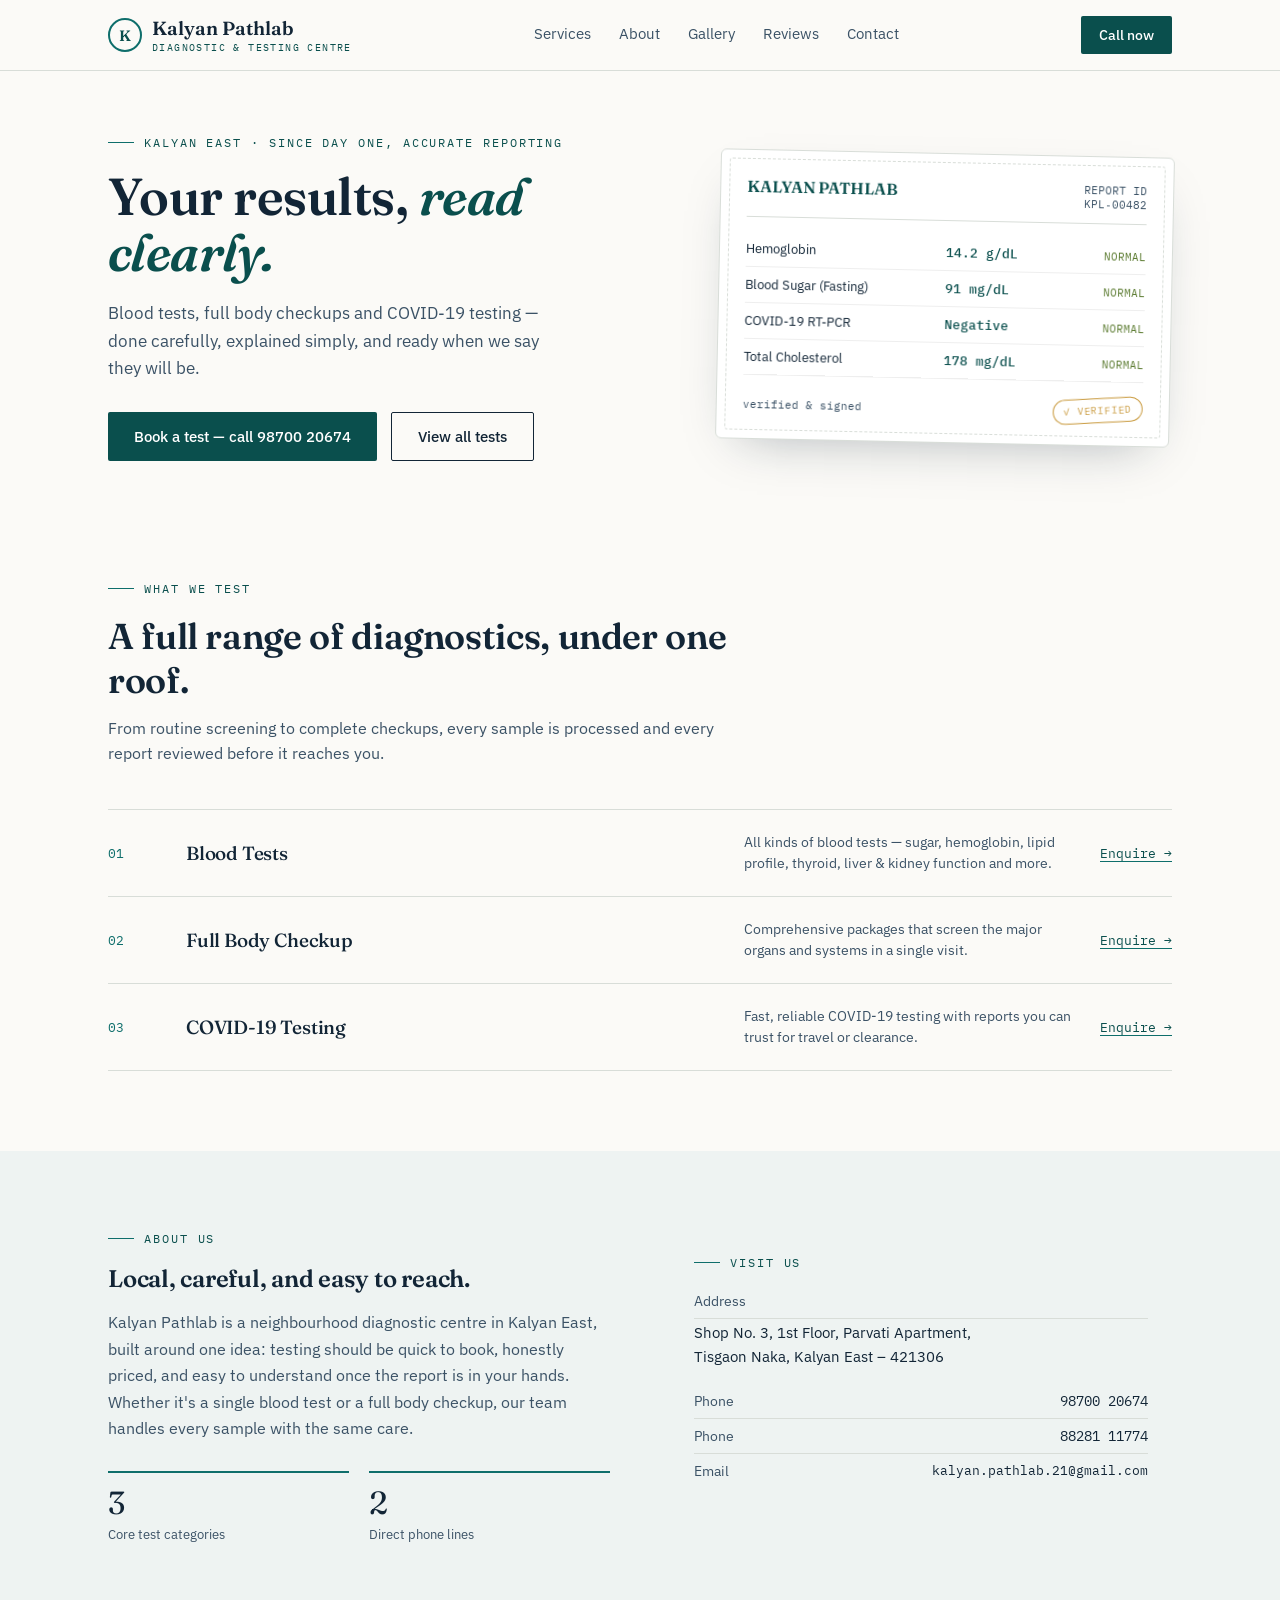
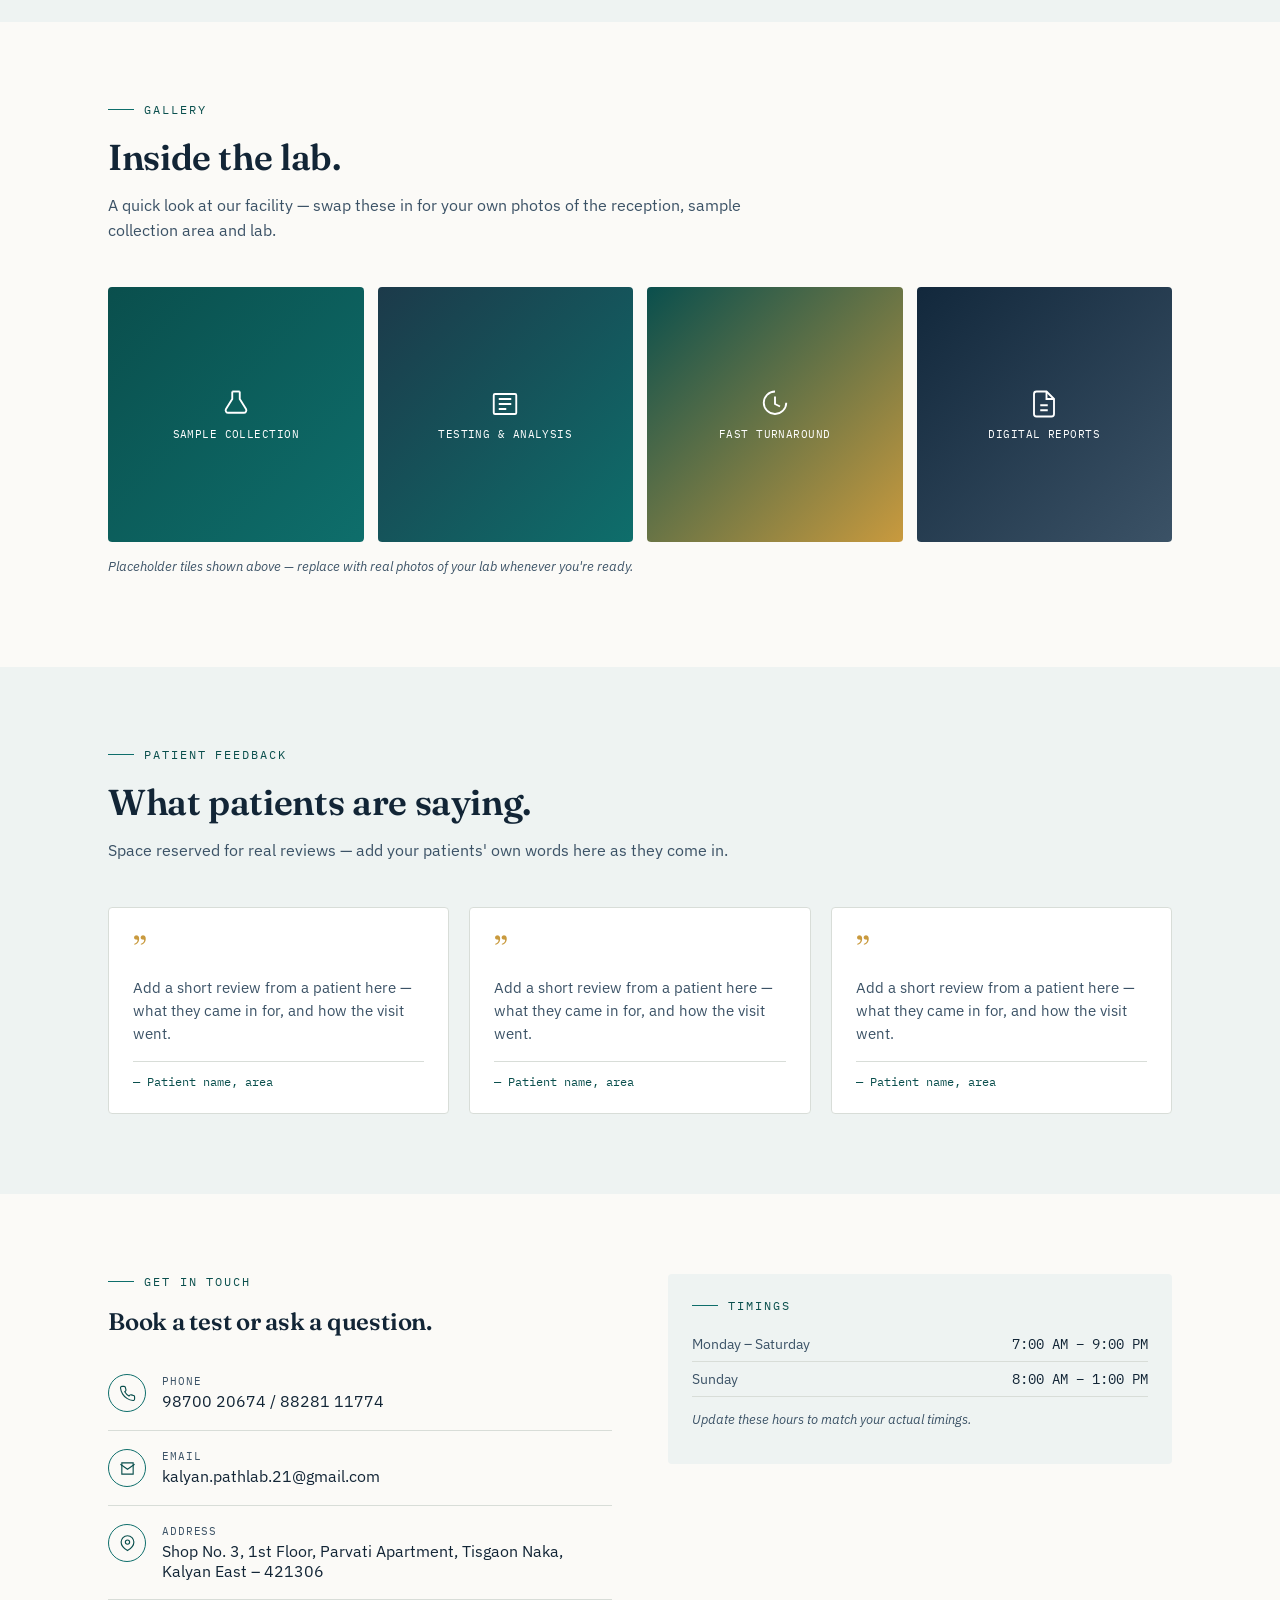
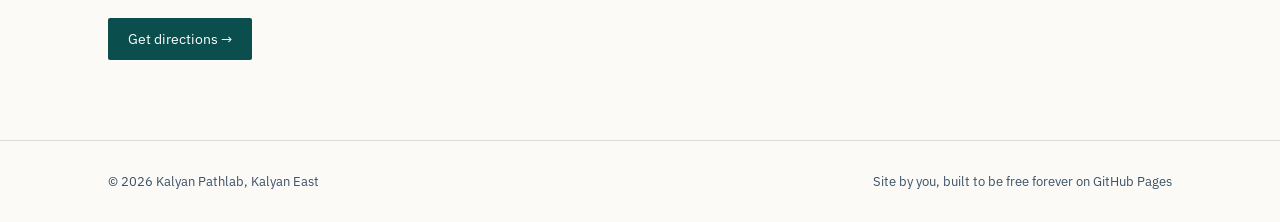
==== index.html @ 0f4b67f3 "Add files via upload" ====
<!DOCTYPE html>
<html lang="en">
<head>
<meta charset="UTF-8">
<meta name="viewport" content="width=device-width, initial-scale=1.0">
<title>Kalyan Pathlab — Diagnostic Testing, Kalyan East</title>
<meta name="description" content="Kalyan Pathlab offers blood tests, full body checkups and COVID-19 testing in Kalyan East. Accurate reports, trusted service.">
<link rel="preconnect" href="https://fonts.googleapis.com">
<link rel="preconnect" href="https://fonts.gstatic.com" crossorigin>
<link href="https://fonts.googleapis.com/css2?family=Fraunces:ital,opsz,wght@0,9..144,400;0,9..144,500;0,9..144,600;1,9..144,500&family=IBM+Plex+Sans:wght@400;500;600;700&family=IBM+Plex+Mono:wght@400;500&display=swap" rel="stylesheet">
<style>
  :root{
    --ink:#122536;
    --ink-soft:#3b5266;
    --paper:#fbfaf7;
    --panel:#eef3f2;
    --teal:#0e6e6b;
    --teal-dark:#0a4f4d;
    --gold:#c99a3e;
    --line:#d8ddd8;
    --white:#ffffff;
    --radius:2px;
  }
  *{box-sizing:border-box;}
  html{scroll-behavior:smooth;}
  body{
    margin:0;
    background:var(--paper);
    color:var(--ink);
    font-family:'IBM Plex Sans', sans-serif;
    -webkit-font-smoothing:antialiased;
  }
  h1,h2,h3{
    font-family:'Fraunces', serif;
    font-weight:600;
    margin:0;
    letter-spacing:-0.01em;
  }
  .mono{
    font-family:'IBM Plex Mono', monospace;
  }
  a{color:inherit;}
  img{max-width:100%;display:block;}
  .wrap{
    max-width:1120px;
    margin:0 auto;
    padding:0 28px;
  }
  @media(prefers-reduced-motion: reduce){
    *{animation-duration:0.001ms !important; animation-iteration-count:1 !important; transition-duration:0.001ms !important;}
  }

  /* ---------- Header ---------- */
  header{
    position:sticky;
    top:0;
    z-index:50;
    background:rgba(251,250,247,0.92);
    backdrop-filter:blur(6px);
    border-bottom:1px solid var(--line);
  }
  .nav{
    display:flex;
    align-items:center;
    justify-content:space-between;
    padding:16px 28px;
    max-width:1120px;
    margin:0 auto;
  }
  .brand{
    display:flex;
    align-items:center;
    gap:10px;
  }
  .brand-mark{
    width:34px;height:34px;
    border-radius:50%;
    border:2px solid var(--teal);
    display:flex;align-items:center;justify-content:center;
    font-family:'Fraunces',serif;
    font-weight:600;
    color:var(--teal-dark);
    font-size:15px;
  }
  .brand-name{
    font-family:'Fraunces',serif;
    font-size:19px;
    font-weight:600;
    color:var(--ink);
  }
  .brand-name span{
    display:block;
    font-family:'IBM Plex Mono',monospace;
    font-size:10px;
    font-weight:400;
    letter-spacing:0.14em;
    text-transform:uppercase;
    color:var(--teal-dark);
    margin-top:1px;
  }
  nav.links{
    display:flex;
    gap:28px;
    font-size:14.5px;
  }
  nav.links a{
    text-decoration:none;
    color:var(--ink-soft);
    border-bottom:1px solid transparent;
    padding-bottom:2px;
    transition:color .15s, border-color .15s;
  }
  nav.links a:hover, nav.links a:focus-visible{
    color:var(--teal-dark);
    border-color:var(--teal);
  }
  .call-btn{
    background:var(--teal-dark);
    color:#fff;
    padding:10px 18px;
    border-radius:var(--radius);
    text-decoration:none;
    font-size:14px;
    font-weight:500;
    white-space:nowrap;
  }
  .call-btn:hover{background:var(--teal);}
  .menu-toggle{display:none;background:none;border:none;cursor:pointer;padding:6px;}
  .menu-toggle span{display:block;width:22px;height:2px;background:var(--ink);margin:5px 0;}

  @media (max-width:820px){
    nav.links{display:none;}
    .call-btn{display:none;}
    .menu-toggle{display:block;}
  }

  /* ---------- Hero ---------- */
  .hero{
    padding:64px 0 40px;
    position:relative;
  }
  .hero-grid{
    display:grid;
    grid-template-columns:1.1fr 0.9fr;
    gap:56px;
    align-items:center;
  }
  @media(max-width:900px){
    .hero-grid{grid-template-columns:1fr; gap:40px;}
  }
  .eyebrow{
    font-family:'IBM Plex Mono',monospace;
    font-size:12px;
    letter-spacing:0.16em;
    text-transform:uppercase;
    color:var(--teal-dark);
    display:flex;
    align-items:center;
    gap:10px;
    margin-bottom:18px;
  }
  .eyebrow::before{
    content:"";
    width:26px;height:1px;
    background:var(--teal);
    display:inline-block;
  }
  .hero h1{
    font-size:clamp(34px, 5vw, 52px);
    line-height:1.08;
    color:var(--ink);
  }
  .hero h1 em{
    font-style:italic;
    color:var(--teal-dark);
  }
  .hero p.lead{
    margin-top:20px;
    font-size:17px;
    line-height:1.6;
    color:var(--ink-soft);
    max-width:44ch;
  }
  .hero-ctas{
    margin-top:30px;
    display:flex;
    gap:14px;
    flex-wrap:wrap;
  }
  .btn-primary{
    background:var(--teal-dark);
    color:#fff;
    padding:14px 26px;
    text-decoration:none;
    border-radius:var(--radius);
    font-size:15px;
    font-weight:500;
    display:inline-flex;
    align-items:center;
    gap:8px;
  }
  .btn-primary:hover{background:var(--teal);}
  .btn-ghost{
    border:1px solid var(--ink);
    color:var(--ink);
    padding:14px 26px;
    text-decoration:none;
    border-radius:var(--radius);
    font-size:15px;
    font-weight:500;
  }
  .btn-ghost:hover{background:var(--ink); color:#fff;}

  /* Signature: the report card */
  .report-card{
    background:var(--white);
    border:1px solid var(--line);
    border-radius:6px;
    box-shadow:0 20px 50px -25px rgba(18,37,54,0.35);
    padding:26px 26px 22px;
    position:relative;
    transform:rotate(1.2deg);
    animation:settle 0.9s cubic-bezier(.2,.8,.2,1) both;
  }
  @keyframes settle{
    from{opacity:0; transform:rotate(4deg) translateY(18px);}
    to{opacity:1; transform:rotate(1.2deg) translateY(0);}
  }
  .report-card::before{
    content:"";
    position:absolute;
    inset:8px;
    border:1px dashed var(--line);
    border-radius:3px;
    pointer-events:none;
  }
  .report-head{
    display:flex;
    justify-content:space-between;
    align-items:flex-start;
    border-bottom:1px solid var(--line);
    padding-bottom:12px;
    margin-bottom:14px;
  }
  .report-head .lab{
    font-family:'Fraunces',serif;
    font-weight:600;
    font-size:16px;
    color:var(--teal-dark);
  }
  .report-head .id{
    font-family:'IBM Plex Mono',monospace;
    font-size:10.5px;
    color:var(--ink-soft);
    text-align:right;
  }
  .report-row{
    display:grid;
    grid-template-columns:1.3fr 0.6fr 0.7fr;
    gap:8px;
    padding:9px 0;
    border-bottom:1px solid #eee;
    font-size:13px;
    align-items:center;
  }
  .report-row .name{color:var(--ink);}
  .report-row .val{font-family:'IBM Plex Mono',monospace; color:var(--teal-dark); font-weight:500;}
  .report-row .flag{
    font-family:'IBM Plex Mono',monospace;
    font-size:10.5px;
    color:#5a7a2f;
    text-align:right;
  }
  .report-foot{
    margin-top:16px;
    display:flex;
    justify-content:space-between;
    align-items:center;
  }
  .stamp{
    font-family:'IBM Plex Mono',monospace;
    font-size:10px;
    letter-spacing:0.08em;
    color:var(--gold);
    border:1px solid var(--gold);
    padding:5px 10px;
    border-radius:50px;
    transform:rotate(-4deg);
  }
  .report-foot .ts{
    font-family:'IBM Plex Mono',monospace;
    font-size:10.5px;
    color:var(--ink-soft);
  }

  /* ---------- Section shared ---------- */
  section{padding:80px 0;}
  .section-head{
    max-width:640px;
    margin-bottom:44px;
  }
  .section-head h2{
    font-size:clamp(26px,3.4vw,36px);
    color:var(--ink);
    margin-top:10px;
  }
  .section-head p{
    color:var(--ink-soft);
    margin-top:14px;
    line-height:1.6;
    font-size:15.5px;
  }
  .alt{background:var(--panel);}

  /* ---------- Services ---------- */
  .service-list{
    border-top:1px solid var(--line);
  }
  .service-item{
    display:grid;
    grid-template-columns:60px 1.6fr 1fr auto;
    align-items:center;
    gap:18px;
    padding:22px 0;
    border-bottom:1px solid var(--line);
  }
  @media(max-width:700px){
    .service-item{grid-template-columns:40px 1fr; row-gap:6px;}
    .service-item .desc, .service-item .cta{grid-column:2;}
  }
  .service-item .num{
    font-family:'IBM Plex Mono',monospace;
    color:var(--teal);
    font-size:13px;
  }
  .service-item h3{
    font-size:19px;
    font-weight:500;
    color:var(--ink);
  }
  .service-item .desc{
    color:var(--ink-soft);
    font-size:14px;
    line-height:1.5;
  }
  .service-item .cta{
    justify-self:end;
    font-family:'IBM Plex Mono',monospace;
    font-size:12.5px;
    color:var(--teal-dark);
    text-decoration:none;
    border-bottom:1px solid var(--teal);
    white-space:nowrap;
  }

  /* ---------- About ---------- */
  .about-grid{
    display:grid;
    grid-template-columns:1fr 1fr;
    gap:60px;
    align-items:start;
  }
  @media(max-width:820px){.about-grid{grid-template-columns:1fr;}}
  .stat-row{
    display:grid;
    grid-template-columns:1fr 1fr;
    gap:20px;
    margin-top:30px;
  }
  .stat{
    border-top:2px solid var(--teal);
    padding-top:10px;
  }
  .stat .num{
    font-family:'Fraunces',serif;
    font-size:32px;
    color:var(--ink);
  }
  .stat .lbl{
    font-size:12.5px;
    color:var(--ink-soft);
    margin-top:4px;
  }

  /* ---------- Gallery ---------- */
  .gallery-grid{
    display:grid;
    grid-template-columns:repeat(4, 1fr);
    gap:14px;
  }
  @media(max-width:820px){.gallery-grid{grid-template-columns:repeat(2,1fr);}}
  .gtile{
    aspect-ratio:1/1;
    border-radius:4px;
    background:linear-gradient(135deg, var(--teal-dark), var(--teal));
    display:flex;
    flex-direction:column;
    align-items:center;
    justify-content:center;
    color:#fff;
    gap:8px;
    padding:14px;
    text-align:center;
  }
  .gtile:nth-child(2){background:linear-gradient(135deg,#1c3a4a,#0e6e6b);}
  .gtile:nth-child(3){background:linear-gradient(135deg,#0a4f4d,#c99a3e);}
  .gtile:nth-child(4){background:linear-gradient(135deg,#12283c,#3b5266);}
  .gtile svg{width:30px;height:30px;stroke:#fff;fill:none;stroke-width:1.5;}
  .gtile span{font-family:'IBM Plex Mono',monospace; font-size:11px; letter-spacing:0.04em;}
  .gallery-note{
    margin-top:16px;
    font-size:12.5px;
    color:var(--ink-soft);
    font-style:italic;
  }

  /* ---------- Testimonials ---------- */
  .testi-grid{
    display:grid;
    grid-template-columns:repeat(3,1fr);
    gap:20px;
  }
  @media(max-width:900px){.testi-grid{grid-template-columns:1fr;}}
  .testi-card{
    background:var(--white);
    border:1px solid var(--line);
    border-radius:4px;
    padding:24px;
  }
  .testi-card .quote-mark{
    font-family:'Fraunces',serif;
    font-size:34px;
    color:var(--gold);
    line-height:1;
  }
  .testi-card p{
    color:var(--ink-soft);
    font-size:14.5px;
    line-height:1.6;
    margin-top:10px;
    min-height:60px;
  }
  .testi-card .who{
    margin-top:16px;
    font-family:'IBM Plex Mono',monospace;
    font-size:12px;
    color:var(--teal-dark);
    border-top:1px solid var(--line);
    padding-top:12px;
  }

  /* ---------- Contact ---------- */
  .contact-grid{
    display:grid;
    grid-template-columns:1fr 1fr;
    gap:56px;
  }
  @media(max-width:820px){.contact-grid{grid-template-columns:1fr;}}
  .contact-item{
    display:flex;
    gap:16px;
    padding:18px 0;
    border-bottom:1px solid var(--line);
  }
  .contact-item .ic{
    width:38px;height:38px;
    border-radius:50%;
    border:1px solid var(--teal);
    display:flex;align-items:center;justify-content:center;
    flex-shrink:0;
  }
  .contact-item .ic svg{width:17px;height:17px;stroke:var(--teal-dark);fill:none;stroke-width:1.6;}
  .contact-item .lbl{
    font-family:'IBM Plex Mono',monospace;
    font-size:11px;
    text-transform:uppercase;
    letter-spacing:0.08em;
    color:var(--ink-soft);
  }
  .contact-item .val{
    font-size:15.5px;
    margin-top:3px;
  }
  .contact-item a{text-decoration:none; color:var(--ink); border-bottom:1px solid transparent;}
  .contact-item a:hover{border-color:var(--teal);}
  .hours-box{
    background:var(--panel);
    padding:24px;
    border-radius:4px;
  }
  .hours-row{
    display:flex;
    justify-content:space-between;
    padding:8px 0;
    border-bottom:1px solid var(--line);
    font-size:14px;
  }
  .hours-row:last-child{border-bottom:none;}
  .hours-row .d{color:var(--ink-soft);}
  .hours-row .t{font-family:'IBM Plex Mono',monospace; color:var(--ink);}
  .map-btn{
    margin-top:18px;
    display:inline-block;
    background:var(--teal-dark);
    color:#fff;
    text-decoration:none;
    padding:12px 20px;
    border-radius:var(--radius);
    font-size:14px;
  }
  .map-btn:hover{background:var(--teal);}

  /* ---------- Footer ---------- */
  footer{
    border-top:1px solid var(--line);
    padding:32px 0;
    font-size:13px;
    color:var(--ink-soft);
    display:flex;
    justify-content:space-between;
    flex-wrap:wrap;
    gap:10px;
  }

  /* scroll reveal */
  .reveal{
    opacity:0;
    transform:translateY(16px);
    transition:opacity .6s ease, transform .6s ease;
  }
  .reveal.show{opacity:1; transform:translateY(0);}
</style>
</head>
<body>

<header>
  <div class="nav">
    <div class="brand">
      <div class="brand-mark">K</div>
      <div class="brand-name">Kalyan Pathlab<span>Diagnostic &amp; Testing Centre</span></div>
    </div>
    <nav class="links">
      <a href="#services">Services</a>
      <a href="#about">About</a>
      <a href="#gallery">Gallery</a>
      <a href="#reviews">Reviews</a>
      <a href="#contact">Contact</a>
    </nav>
    <a class="call-btn" href="tel:+919870020674">Call now</a>
  </div>
</header>

<section class="hero">
  <div class="wrap hero-grid">
    <div>
      <div class="eyebrow">Kalyan East · Since day one, accurate reporting</div>
      <h1>Your results, <em>read clearly.</em></h1>
      <p class="lead">Blood tests, full body checkups and COVID‑19 testing — done carefully, explained simply, and ready when we say they will be.</p>
      <div class="hero-ctas">
        <a class="btn-primary" href="tel:+919870020674">
          Book a test — call 98700 20674
        </a>
        <a class="btn-ghost" href="#services">View all tests</a>
      </div>
    </div>
    <div class="report-card" aria-hidden="true">
      <div class="report-head">
        <div class="lab">KALYAN PATHLAB</div>
        <div class="id">REPORT ID<br>KPL‑00482</div>
      </div>
      <div class="report-row"><span class="name">Hemoglobin</span><span class="val">14.2 g/dL</span><span class="flag">NORMAL</span></div>
      <div class="report-row"><span class="name">Blood Sugar (Fasting)</span><span class="val">91 mg/dL</span><span class="flag">NORMAL</span></div>
      <div class="report-row"><span class="name">COVID‑19 RT‑PCR</span><span class="val">Negative</span><span class="flag">NORMAL</span></div>
      <div class="report-row"><span class="name">Total Cholesterol</span><span class="val">178 mg/dL</span><span class="flag">NORMAL</span></div>
      <div class="report-foot">
        <span class="ts">verified &amp; signed</span>
        <span class="stamp">✓ VERIFIED</span>
      </div>
    </div>
  </div>
</section>

<section id="services">
  <div class="wrap">
    <div class="section-head reveal">
      <div class="eyebrow">What we test</div>
      <h2>A full range of diagnostics, under one roof.</h2>
      <p>From routine screening to complete checkups, every sample is processed and every report reviewed before it reaches you.</p>
    </div>
    <div class="service-list">
      <div class="service-item reveal">
        <span class="num">01</span>
        <h3>Blood Tests</h3>
        <span class="desc">All kinds of blood tests — sugar, hemoglobin, lipid profile, thyroid, liver &amp; kidney function and more.</span>
        <a class="cta" href="tel:+919870020674">Enquire →</a>
      </div>
      <div class="service-item reveal">
        <span class="num">02</span>
        <h3>Full Body Checkup</h3>
        <span class="desc">Comprehensive packages that screen the major organs and systems in a single visit.</span>
        <a class="cta" href="tel:+919870020674">Enquire →</a>
      </div>
      <div class="service-item reveal">
        <span class="num">03</span>
        <h3>COVID‑19 Testing</h3>
        <span class="desc">Fast, reliable COVID‑19 testing with reports you can trust for travel or clearance.</span>
        <a class="cta" href="tel:+919870020674">Enquire →</a>
      </div>
    </div>
  </div>
</section>

<section class="alt" id="about">
  <div class="wrap about-grid">
    <div class="reveal">
      <div class="eyebrow">About us</div>
      <h2>Local, careful, and easy to reach.</h2>
      <p style="color:var(--ink-soft); margin-top:16px; line-height:1.7; font-size:15.5px;">
        Kalyan Pathlab is a neighbourhood diagnostic centre in Kalyan East, built around one idea:
        testing should be quick to book, honestly priced, and easy to understand once the report is in your hands.
        Whether it's a single blood test or a full body checkup, our team handles every sample with the same care.
      </p>
      <div class="stat-row">
        <div class="stat"><div class="num">3</div><div class="lbl">Core test categories</div></div>
        <div class="stat"><div class="num">2</div><div class="lbl">Direct phone lines</div></div>
      </div>
    </div>
    <div class="reveal">
      <div class="hours-box">
        <div class="eyebrow" style="margin-bottom:14px;">Visit us</div>
        <div class="hours-row"><span class="d">Address</span></div>
        <p style="font-size:14.5px; line-height:1.6; margin:2px 0 16px;">
          Shop No. 3, 1st Floor, Parvati Apartment,<br>Tisgaon Naka, Kalyan East – 421306
        </p>
        <div class="hours-row"><span class="d">Phone</span><span class="t">98700 20674</span></div>
        <div class="hours-row"><span class="d">Phone</span><span class="t">88281 11774</span></div>
        <div class="hours-row"><span class="d">Email</span><span class="t" style="font-size:12.5px;">kalyan.pathlab.21@gmail.com</span></div>
      </div>
    </div>
  </div>
</section>

<section id="gallery">
  <div class="wrap">
    <div class="section-head reveal">
      <div class="eyebrow">Gallery</div>
      <h2>Inside the lab.</h2>
      <p>A quick look at our facility — swap these in for your own photos of the reception, sample collection area and lab.</p>
    </div>
    <div class="gallery-grid">
      <div class="gtile reveal">
        <svg viewBox="0 0 24 24"><path d="M9 2v6l-5 8a2 2 0 0 0 2 3h12a2 2 0 0 0 2-3l-5-8V2"/><path d="M9 2h6"/></svg>
        <span>SAMPLE COLLECTION</span>
      </div>
      <div class="gtile reveal">
        <svg viewBox="0 0 24 24"><rect x="3" y="4" width="18" height="16" rx="1"/><path d="M7 8h10M7 12h10M7 16h6"/></svg>
        <span>TESTING &amp; ANALYSIS</span>
      </div>
      <div class="gtile reveal">
        <svg viewBox="0 0 24 24"><path d="M12 2a9 9 0 1 0 9 9"/><path d="M12 6v6l4 2"/></svg>
        <span>FAST TURNAROUND</span>
      </div>
      <div class="gtile reveal">
        <svg viewBox="0 0 24 24"><path d="M14 2H6a2 2 0 0 0-2 2v16a2 2 0 0 0 2 2h12a2 2 0 0 0 2-2V8z"/><path d="M14 2v6h6M9 13h6M9 17h6"/></svg>
        <span>DIGITAL REPORTS</span>
      </div>
    </div>
    <p class="gallery-note">Placeholder tiles shown above — replace with real photos of your lab whenever you're ready.</p>
  </div>
</section>

<section class="alt" id="reviews">
  <div class="wrap">
    <div class="section-head reveal">
      <div class="eyebrow">Patient feedback</div>
      <h2>What patients are saying.</h2>
      <p>Space reserved for real reviews — add your patients' own words here as they come in.</p>
    </div>
    <div class="testi-grid">
      <div class="testi-card reveal">
        <div class="quote-mark">”</div>
        <p>Add a short review from a patient here — what they came in for, and how the visit went.</p>
        <div class="who">— Patient name, area</div>
      </div>
      <div class="testi-card reveal">
        <div class="quote-mark">”</div>
        <p>Add a short review from a patient here — what they came in for, and how the visit went.</p>
        <div class="who">— Patient name, area</div>
      </div>
      <div class="testi-card reveal">
        <div class="quote-mark">”</div>
        <p>Add a short review from a patient here — what they came in for, and how the visit went.</p>
        <div class="who">— Patient name, area</div>
      </div>
    </div>
  </div>
</section>

<section id="contact">
  <div class="wrap contact-grid">
    <div class="reveal">
      <div class="eyebrow">Get in touch</div>
      <h2 style="margin-bottom:20px;">Book a test or ask a question.</h2>

      <div class="contact-item">
        <div class="ic"><svg viewBox="0 0 24 24"><path d="M22 16.92v3a2 2 0 0 1-2.18 2 19.79 19.79 0 0 1-8.63-3.07 19.5 19.5 0 0 1-6-6 19.79 19.79 0 0 1-3.07-8.67A2 2 0 0 1 4.11 2h3a2 2 0 0 1 2 1.72c.12.9.33 1.77.63 2.61a2 2 0 0 1-.45 2.11L8.09 9.63a16 16 0 0 0 6 6l1.19-1.2a2 2 0 0 1 2.11-.45c.84.3 1.71.51 2.61.63A2 2 0 0 1 22 16.92z"/></svg></div>
        <div><div class="lbl">Phone</div><div class="val"><a href="tel:+919870020674">98700 20674</a> / <a href="tel:+918828111774">88281 11774</a></div></div>
      </div>
      <div class="contact-item">
        <div class="ic"><svg viewBox="0 0 24 24"><path d="M4 4h16v16H4z"/><path d="m22 6-10 7L2 6"/></svg></div>
        <div><div class="lbl">Email</div><div class="val"><a href="mailto:kalyan.pathlab.21@gmail.com">kalyan.pathlab.21@gmail.com</a></div></div>
      </div>
      <div class="contact-item">
        <div class="ic"><svg viewBox="0 0 24 24"><path d="M21 10c0 7-9 12-9 12s-9-5-9-12a9 9 0 0 1 18 0z"/><circle cx="12" cy="10" r="3"/></svg></div>
        <div><div class="lbl">Address</div><div class="val">Shop No. 3, 1st Floor, Parvati Apartment, Tisgaon Naka, Kalyan East – 421306</div></div>
      </div>
      <a class="map-btn" href="https://www.google.com/maps/search/?api=1&query=Parvati%20Apartment%20Tisgaon%20Naka%20Kalyan%20East%20421306" target="_blank" rel="noopener">Get directions →</a>
    </div>

    <div class="reveal">
      <div class="hours-box">
        <div class="eyebrow" style="margin-bottom:14px;">Timings</div>
        <div class="hours-row"><span class="d">Monday – Saturday</span><span class="t">7:00 AM – 9:00 PM</span></div>
        <div class="hours-row"><span class="d">Sunday</span><span class="t">8:00 AM – 1:00 PM</span></div>
        <p style="font-size:12.5px; color:var(--ink-soft); margin-top:14px; font-style:italic;">Update these hours to match your actual timings.</p>
      </div>
    </div>
  </div>
</section>

<footer>
  <div class="wrap" style="display:flex; justify-content:space-between; flex-wrap:wrap; gap:10px; width:100%;">
    <span>© <span id="year"></span> Kalyan Pathlab, Kalyan East</span>
    <span>Site by you, built to be free forever on GitHub Pages</span>
  </div>
</footer>

<script>
  document.getElementById('year').textContent = new Date().getFullYear();

  const revealEls = document.querySelectorAll('.reveal');
  const io = new IntersectionObserver((entries) => {
    entries.forEach(e => {
      if(e.isIntersecting){
        e.target.classList.add('show');
        io.unobserve(e.target);
      }
    });
  }, {threshold: 0.12});
  revealEls.forEach(el => io.observe(el));
</script>

</body>
</html>
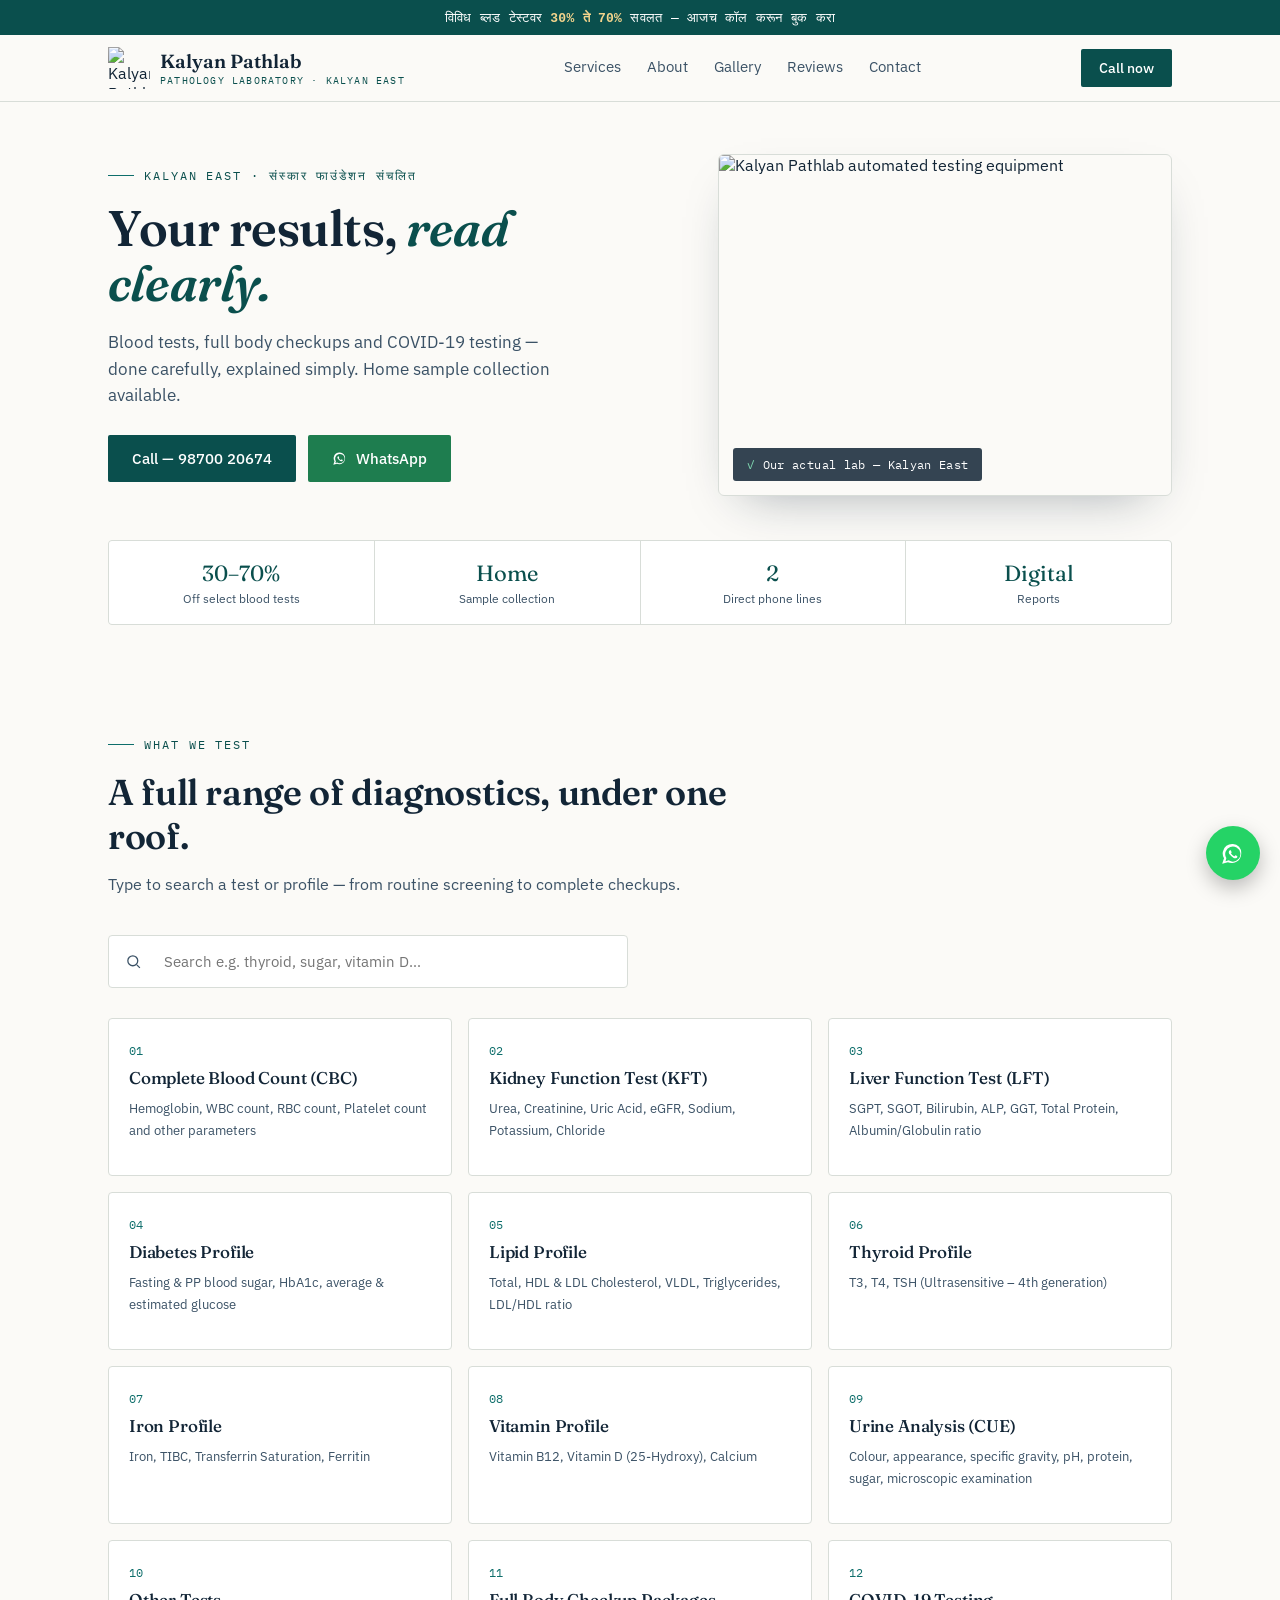
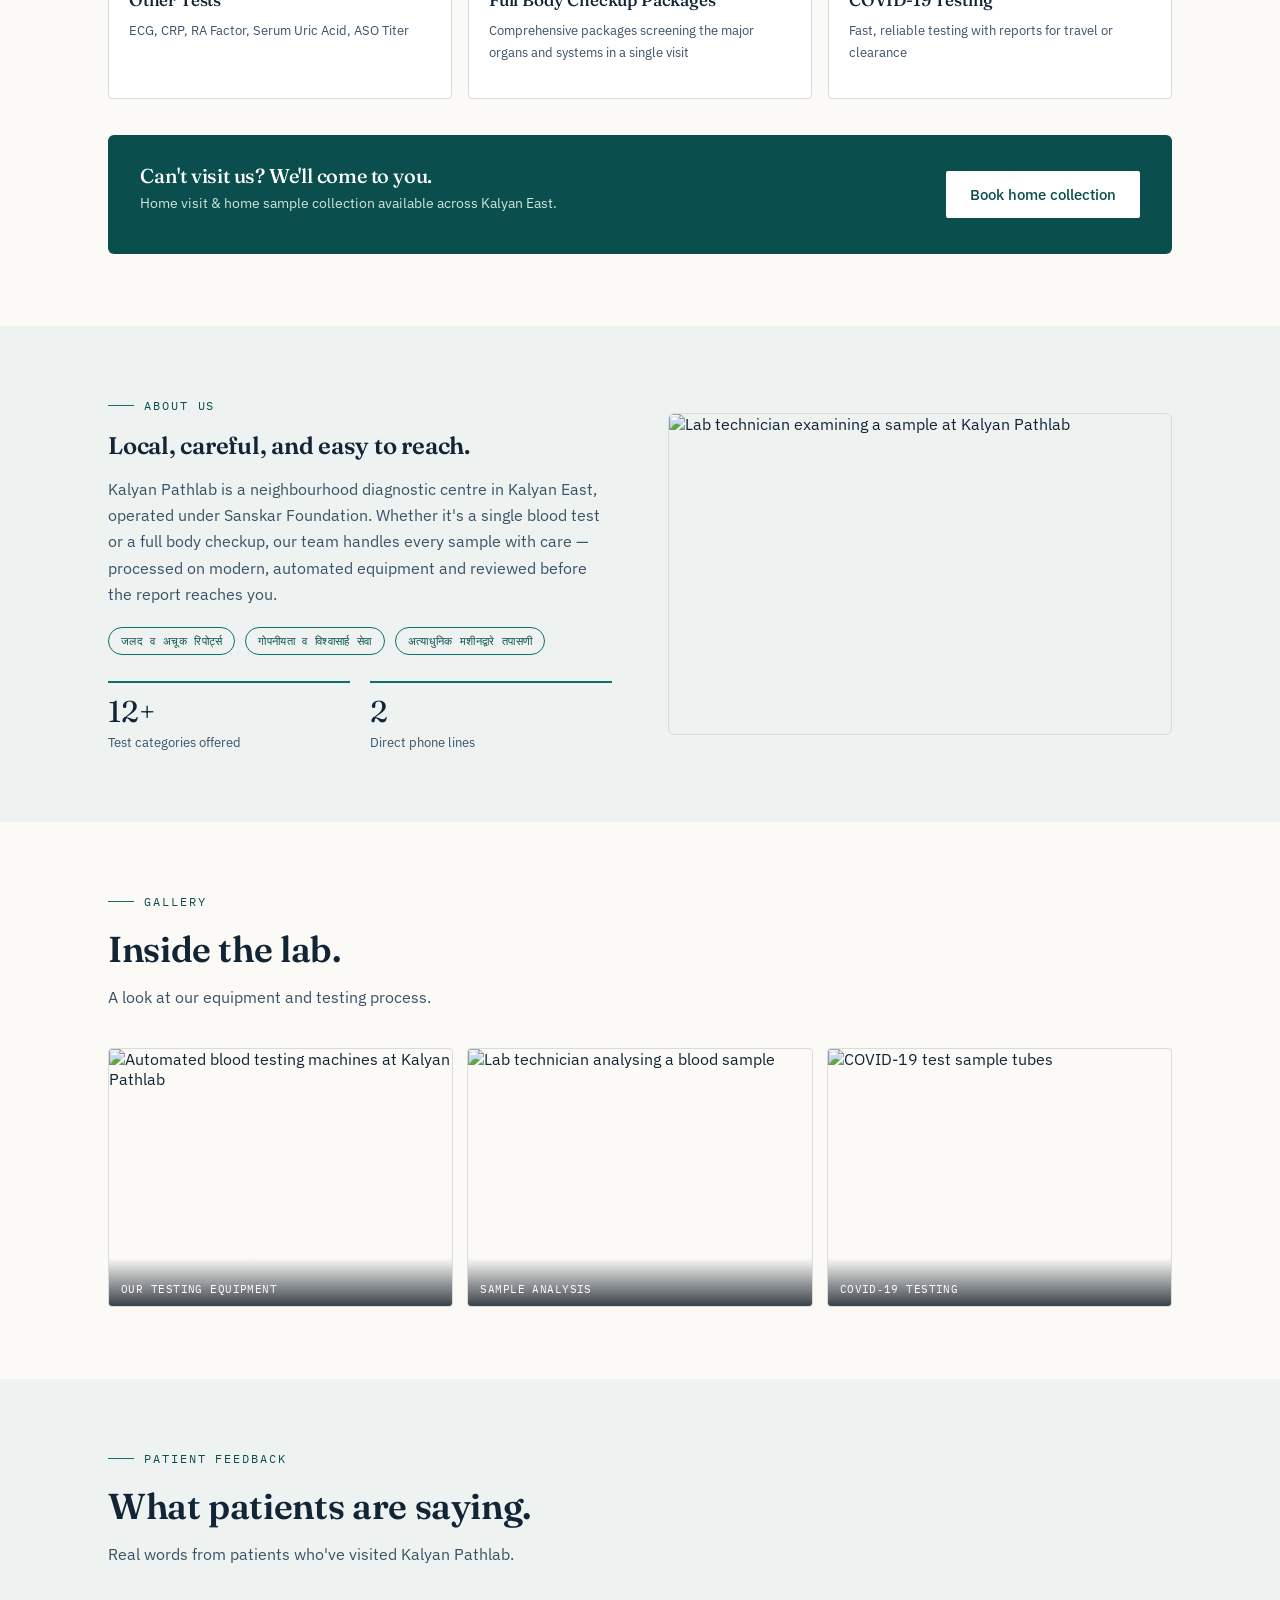
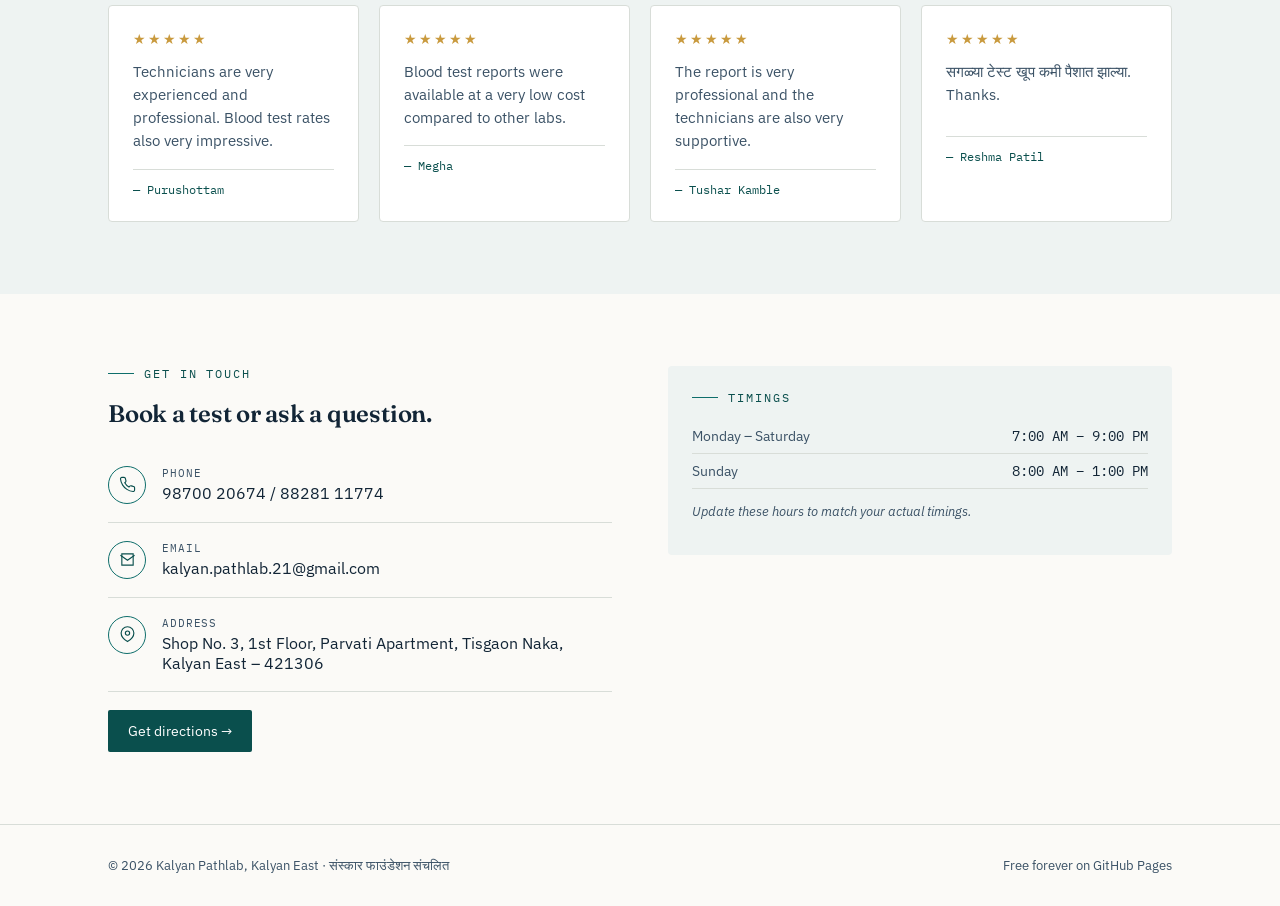
==== commit f5d3ff27: "Add files via upload" ====
--- a/index.html
+++ b/index.html
@@ -4,7 +4,8 @@
 <meta charset="UTF-8">
 <meta name="viewport" content="width=device-width, initial-scale=1.0">
 <title>Kalyan Pathlab — Diagnostic Testing, Kalyan East</title>
-<meta name="description" content="Kalyan Pathlab offers blood tests, full body checkups and COVID-19 testing in Kalyan East. Accurate reports, trusted service.">
+<meta name="description" content="Kalyan Pathlab offers blood tests, full body checkups and COVID-19 testing in Kalyan East. Home sample collection. Accurate reports, trusted service.">
+<link rel="icon" href="assets/logo_mark.png">
 <link rel="preconnect" href="https://fonts.googleapis.com">
 <link rel="preconnect" href="https://fonts.gstatic.com" crossorigin>
 <link href="https://fonts.googleapis.com/css2?family=Fraunces:ital,opsz,wght@0,9..144,400;0,9..144,500;0,9..144,600;1,9..144,500&family=IBM+Plex+Sans:wght@400;500;600;700&family=IBM+Plex+Mono:wght@400;500&display=swap" rel="stylesheet">
@@ -17,6 +18,7 @@
     --teal:#0e6e6b;
     --teal-dark:#0a4f4d;
     --gold:#c99a3e;
+    --red:#c23b3b;
     --line:#d8ddd8;
     --white:#ffffff;
     --radius:2px;
@@ -36,508 +38,219 @@
     margin:0;
     letter-spacing:-0.01em;
   }
-  .mono{
-    font-family:'IBM Plex Mono', monospace;
-  }
+  .mono{font-family:'IBM Plex Mono', monospace;}
   a{color:inherit;}
   img{max-width:100%;display:block;}
-  .wrap{
-    max-width:1120px;
-    margin:0 auto;
-    padding:0 28px;
-  }
+  button{font-family:inherit;}
+  .wrap{max-width:1120px; margin:0 auto; padding:0 28px;}
   @media(prefers-reduced-motion: reduce){
     *{animation-duration:0.001ms !important; animation-iteration-count:1 !important; transition-duration:0.001ms !important;}
   }
 
+  /* ---------- Top offer strip ---------- */
+  .offer-strip{
+    background:var(--teal-dark);
+    color:#fff;
+    text-align:center;
+    padding:9px 16px;
+    font-size:13px;
+    font-family:'IBM Plex Mono',monospace;
+    letter-spacing:0.02em;
+  }
+  .offer-strip strong{color:#f4d58d;}
+
   /* ---------- Header ---------- */
   header{
-    position:sticky;
-    top:0;
-    z-index:50;
-    background:rgba(251,250,247,0.92);
+    position:sticky; top:0; z-index:50;
+    background:rgba(251,250,247,0.94);
     backdrop-filter:blur(6px);
     border-bottom:1px solid var(--line);
   }
   .nav{
-    display:flex;
-    align-items:center;
-    justify-content:space-between;
-    padding:16px 28px;
-    max-width:1120px;
-    margin:0 auto;
-  }
-  .brand{
-    display:flex;
-    align-items:center;
-    gap:10px;
-  }
-  .brand-mark{
-    width:34px;height:34px;
-    border-radius:50%;
-    border:2px solid var(--teal);
-    display:flex;align-items:center;justify-content:center;
-    font-family:'Fraunces',serif;
-    font-weight:600;
-    color:var(--teal-dark);
-    font-size:15px;
-  }
-  .brand-name{
-    font-family:'Fraunces',serif;
-    font-size:19px;
-    font-weight:600;
-    color:var(--ink);
-  }
+    display:flex; align-items:center; justify-content:space-between;
+    padding:12px 28px; max-width:1120px; margin:0 auto;
+  }
+  .brand{display:flex; align-items:center; gap:10px;}
+  .brand img{width:42px; height:42px; object-fit:contain;}
+  .brand-name{font-family:'Fraunces',serif; font-size:19px; font-weight:600; color:var(--ink);}
   .brand-name span{
-    display:block;
-    font-family:'IBM Plex Mono',monospace;
-    font-size:10px;
-    font-weight:400;
-    letter-spacing:0.14em;
-    text-transform:uppercase;
-    color:var(--teal-dark);
-    margin-top:1px;
-  }
-  nav.links{
-    display:flex;
-    gap:28px;
-    font-size:14.5px;
-  }
-  nav.links a{
-    text-decoration:none;
-    color:var(--ink-soft);
-    border-bottom:1px solid transparent;
-    padding-bottom:2px;
-    transition:color .15s, border-color .15s;
-  }
-  nav.links a:hover, nav.links a:focus-visible{
-    color:var(--teal-dark);
-    border-color:var(--teal);
-  }
+    display:block; font-family:'IBM Plex Mono',monospace; font-size:10px; font-weight:400;
+    letter-spacing:0.12em; text-transform:uppercase; color:var(--teal-dark); margin-top:1px;
+  }
+  nav.links{display:flex; gap:26px; font-size:14.5px;}
+  nav.links a{text-decoration:none; color:var(--ink-soft); border-bottom:1px solid transparent; padding-bottom:2px; transition:color .15s, border-color .15s;}
+  nav.links a:hover, nav.links a:focus-visible{color:var(--teal-dark); border-color:var(--teal);}
   .call-btn{
-    background:var(--teal-dark);
-    color:#fff;
-    padding:10px 18px;
-    border-radius:var(--radius);
-    text-decoration:none;
-    font-size:14px;
-    font-weight:500;
-    white-space:nowrap;
+    background:var(--teal-dark); color:#fff; padding:10px 18px; border-radius:var(--radius);
+    text-decoration:none; font-size:14px; font-weight:500; white-space:nowrap; display:flex; align-items:center; gap:8px;
   }
   .call-btn:hover{background:var(--teal);}
-  .menu-toggle{display:none;background:none;border:none;cursor:pointer;padding:6px;}
-  .menu-toggle span{display:block;width:22px;height:2px;background:var(--ink);margin:5px 0;}
-
-  @media (max-width:820px){
-    nav.links{display:none;}
-    .call-btn{display:none;}
-    .menu-toggle{display:block;}
-  }
+  .call-btn svg{width:15px;height:15px;fill:#25D366;}
+  @media (max-width:860px){ nav.links{display:none;} }
 
   /* ---------- Hero ---------- */
-  .hero{
-    padding:64px 0 40px;
-    position:relative;
-  }
-  .hero-grid{
-    display:grid;
-    grid-template-columns:1.1fr 0.9fr;
-    gap:56px;
-    align-items:center;
-  }
-  @media(max-width:900px){
-    .hero-grid{grid-template-columns:1fr; gap:40px;}
-  }
+  .hero{padding:52px 0 40px; position:relative;}
+  .hero-grid{display:grid; grid-template-columns:1.1fr 0.9fr; gap:56px; align-items:center;}
+  @media(max-width:900px){ .hero-grid{grid-template-columns:1fr; gap:36px;} }
   .eyebrow{
-    font-family:'IBM Plex Mono',monospace;
-    font-size:12px;
-    letter-spacing:0.16em;
-    text-transform:uppercase;
-    color:var(--teal-dark);
-    display:flex;
-    align-items:center;
-    gap:10px;
-    margin-bottom:18px;
-  }
-  .eyebrow::before{
-    content:"";
-    width:26px;height:1px;
-    background:var(--teal);
-    display:inline-block;
-  }
-  .hero h1{
-    font-size:clamp(34px, 5vw, 52px);
-    line-height:1.08;
-    color:var(--ink);
-  }
-  .hero h1 em{
-    font-style:italic;
-    color:var(--teal-dark);
-  }
-  .hero p.lead{
-    margin-top:20px;
-    font-size:17px;
-    line-height:1.6;
-    color:var(--ink-soft);
-    max-width:44ch;
-  }
-  .hero-ctas{
-    margin-top:30px;
-    display:flex;
-    gap:14px;
-    flex-wrap:wrap;
-  }
+    font-family:'IBM Plex Mono',monospace; font-size:12px; letter-spacing:0.16em; text-transform:uppercase;
+    color:var(--teal-dark); display:flex; align-items:center; gap:10px; margin-bottom:18px;
+  }
+  .eyebrow::before{content:""; width:26px; height:1px; background:var(--teal); display:inline-block;}
+  .hero h1{font-size:clamp(32px, 4.6vw, 50px); line-height:1.1; color:var(--ink);}
+  .hero h1 em{font-style:italic; color:var(--teal-dark);}
+  .hero p.lead{margin-top:18px; font-size:16.5px; line-height:1.6; color:var(--ink-soft); max-width:46ch;}
+  .hero-ctas{margin-top:26px; display:flex; gap:12px; flex-wrap:wrap;}
   .btn-primary{
-    background:var(--teal-dark);
-    color:#fff;
-    padding:14px 26px;
-    text-decoration:none;
-    border-radius:var(--radius);
-    font-size:15px;
-    font-weight:500;
-    display:inline-flex;
-    align-items:center;
-    gap:8px;
+    background:var(--teal-dark); color:#fff; padding:14px 24px; text-decoration:none; border-radius:var(--radius);
+    font-size:15px; font-weight:500; display:inline-flex; align-items:center; gap:8px; border:none; cursor:pointer;
   }
   .btn-primary:hover{background:var(--teal);}
-  .btn-ghost{
-    border:1px solid var(--ink);
-    color:var(--ink);
-    padding:14px 26px;
-    text-decoration:none;
-    border-radius:var(--radius);
-    font-size:15px;
-    font-weight:500;
-  }
+  .btn-whatsapp{background:#1e7d4f;}
+  .btn-whatsapp:hover{background:#25a35f;}
+  .btn-ghost{border:1px solid var(--ink); color:var(--ink); padding:14px 24px; text-decoration:none; border-radius:var(--radius); font-size:15px; font-weight:500;}
   .btn-ghost:hover{background:var(--ink); color:#fff;}
 
-  /* Signature: the report card */
-  .report-card{
-    background:var(--white);
-    border:1px solid var(--line);
-    border-radius:6px;
-    box-shadow:0 20px 50px -25px rgba(18,37,54,0.35);
-    padding:26px 26px 22px;
-    position:relative;
-    transform:rotate(1.2deg);
-    animation:settle 0.9s cubic-bezier(.2,.8,.2,1) both;
-  }
-  @keyframes settle{
-    from{opacity:0; transform:rotate(4deg) translateY(18px);}
-    to{opacity:1; transform:rotate(1.2deg) translateY(0);}
-  }
-  .report-card::before{
-    content:"";
-    position:absolute;
-    inset:8px;
-    border:1px dashed var(--line);
-    border-radius:3px;
-    pointer-events:none;
-  }
-  .report-head{
-    display:flex;
-    justify-content:space-between;
-    align-items:flex-start;
-    border-bottom:1px solid var(--line);
-    padding-bottom:12px;
-    margin-bottom:14px;
-  }
-  .report-head .lab{
-    font-family:'Fraunces',serif;
-    font-weight:600;
-    font-size:16px;
-    color:var(--teal-dark);
-  }
-  .report-head .id{
-    font-family:'IBM Plex Mono',monospace;
-    font-size:10.5px;
-    color:var(--ink-soft);
-    text-align:right;
-  }
-  .report-row{
-    display:grid;
-    grid-template-columns:1.3fr 0.6fr 0.7fr;
-    gap:8px;
-    padding:9px 0;
-    border-bottom:1px solid #eee;
-    font-size:13px;
-    align-items:center;
-  }
-  .report-row .name{color:var(--ink);}
-  .report-row .val{font-family:'IBM Plex Mono',monospace; color:var(--teal-dark); font-weight:500;}
-  .report-row .flag{
-    font-family:'IBM Plex Mono',monospace;
-    font-size:10.5px;
-    color:#5a7a2f;
-    text-align:right;
-  }
-  .report-foot{
-    margin-top:16px;
-    display:flex;
-    justify-content:space-between;
-    align-items:center;
-  }
-  .stamp{
-    font-family:'IBM Plex Mono',monospace;
-    font-size:10px;
-    letter-spacing:0.08em;
-    color:var(--gold);
-    border:1px solid var(--gold);
-    padding:5px 10px;
-    border-radius:50px;
-    transform:rotate(-4deg);
-  }
-  .report-foot .ts{
-    font-family:'IBM Plex Mono',monospace;
-    font-size:10.5px;
-    color:var(--ink-soft);
-  }
+  .hero-photo{
+    position:relative; border-radius:6px; overflow:hidden; border:1px solid var(--line);
+    box-shadow:0 20px 50px -25px rgba(18,37,54,0.4);
+  }
+  .hero-photo img{width:100%; height:340px; object-fit:cover;}
+  .hero-badge{
+    position:absolute; bottom:14px; left:14px; background:rgba(18,37,54,0.85); color:#fff;
+    padding:9px 14px; border-radius:3px; font-family:'IBM Plex Mono',monospace; font-size:11.5px; letter-spacing:0.03em;
+    display:flex; align-items:center; gap:8px;
+  }
+  .hero-badge::before{content:"✓"; color:#7fd6b0;}
+
+  /* trust strip */
+  .trust-strip{
+    display:grid; grid-template-columns:repeat(4,1fr); gap:1px; background:var(--line);
+    border:1px solid var(--line); margin-top:44px; border-radius:4px; overflow:hidden;
+  }
+  @media(max-width:760px){ .trust-strip{grid-template-columns:repeat(2,1fr);} }
+  .trust-item{background:var(--white); padding:18px 16px; text-align:center;}
+  .trust-item .t-num{font-family:'Fraunces',serif; font-size:22px; color:var(--teal-dark);}
+  .trust-item .t-lbl{font-size:12px; color:var(--ink-soft); margin-top:4px;}
 
   /* ---------- Section shared ---------- */
-  section{padding:80px 0;}
-  .section-head{
-    max-width:640px;
-    margin-bottom:44px;
-  }
-  .section-head h2{
-    font-size:clamp(26px,3.4vw,36px);
-    color:var(--ink);
-    margin-top:10px;
-  }
-  .section-head p{
-    color:var(--ink-soft);
-    margin-top:14px;
-    line-height:1.6;
-    font-size:15.5px;
-  }
+  section{padding:72px 0;}
+  .section-head{max-width:680px; margin-bottom:38px;}
+  .section-head h2{font-size:clamp(26px,3.4vw,36px); color:var(--ink); margin-top:10px;}
+  .section-head p{color:var(--ink-soft); margin-top:14px; line-height:1.6; font-size:15.5px;}
   .alt{background:var(--panel);}
 
-  /* ---------- Services ---------- */
-  .service-list{
-    border-top:1px solid var(--line);
-  }
-  .service-item{
-    display:grid;
-    grid-template-columns:60px 1.6fr 1fr auto;
-    align-items:center;
-    gap:18px;
-    padding:22px 0;
-    border-bottom:1px solid var(--line);
-  }
-  @media(max-width:700px){
-    .service-item{grid-template-columns:40px 1fr; row-gap:6px;}
-    .service-item .desc, .service-item .cta{grid-column:2;}
-  }
-  .service-item .num{
-    font-family:'IBM Plex Mono',monospace;
-    color:var(--teal);
-    font-size:13px;
-  }
-  .service-item h3{
-    font-size:19px;
-    font-weight:500;
-    color:var(--ink);
-  }
-  .service-item .desc{
-    color:var(--ink-soft);
-    font-size:14px;
-    line-height:1.5;
-  }
-  .service-item .cta{
-    justify-self:end;
-    font-family:'IBM Plex Mono',monospace;
-    font-size:12.5px;
-    color:var(--teal-dark);
-    text-decoration:none;
-    border-bottom:1px solid var(--teal);
-    white-space:nowrap;
-  }
+  /* ---------- Search / filter ---------- */
+  .search-box{
+    display:flex; gap:10px; background:var(--white); border:1px solid var(--line); border-radius:4px;
+    padding:6px; margin-bottom:30px; max-width:520px;
+  }
+  .search-box input{
+    flex:1; border:none; outline:none; padding:10px 12px; font-size:15px; font-family:inherit; background:transparent; color:var(--ink);
+  }
+  .search-box .icon{display:flex; align-items:center; padding-left:10px; color:var(--ink-soft);}
+  .search-box .icon svg{width:17px;height:17px; stroke:currentColor; fill:none; stroke-width:1.8;}
+  .no-results{display:none; color:var(--ink-soft); font-size:14px; font-style:italic; padding:20px 0;}
+
+  /* ---------- Services grid ---------- */
+  .service-grid{
+    display:grid; grid-template-columns:repeat(3, 1fr); gap:16px;
+  }
+  @media(max-width:900px){ .service-grid{grid-template-columns:repeat(2,1fr);} }
+  @media(max-width:620px){ .service-grid{grid-template-columns:1fr;} }
+  .service-card{
+    background:var(--white); border:1px solid var(--line); border-radius:4px; padding:20px;
+    transition:border-color .15s, transform .15s;
+  }
+  .service-card:hover{border-color:var(--teal);}
+  .service-card .num{font-family:'IBM Plex Mono',monospace; color:var(--teal); font-size:12px;}
+  .service-card h3{font-size:17px; font-weight:500; margin-top:8px; color:var(--ink);}
+  .service-card .params{margin-top:10px; font-size:13px; color:var(--ink-soft); line-height:1.7;}
+
+  .cta-band{
+    margin-top:36px; background:var(--teal-dark); color:#fff; border-radius:6px; padding:28px 32px;
+    display:flex; align-items:center; justify-content:space-between; gap:20px; flex-wrap:wrap;
+  }
+  .cta-band h3{color:#fff; font-size:20px; font-weight:500;}
+  .cta-band p{color:#cfe4e0; font-size:14px; margin-top:6px;}
 
   /* ---------- About ---------- */
-  .about-grid{
-    display:grid;
-    grid-template-columns:1fr 1fr;
-    gap:60px;
-    align-items:start;
-  }
-  @media(max-width:820px){.about-grid{grid-template-columns:1fr;}}
-  .stat-row{
-    display:grid;
-    grid-template-columns:1fr 1fr;
-    gap:20px;
-    margin-top:30px;
-  }
-  .stat{
-    border-top:2px solid var(--teal);
-    padding-top:10px;
-  }
-  .stat .num{
-    font-family:'Fraunces',serif;
-    font-size:32px;
-    color:var(--ink);
-  }
-  .stat .lbl{
-    font-size:12.5px;
-    color:var(--ink-soft);
-    margin-top:4px;
+  .about-grid{display:grid; grid-template-columns:1fr 1fr; gap:56px; align-items:center;}
+  @media(max-width:820px){ .about-grid{grid-template-columns:1fr;} }
+  .about-photo{border-radius:6px; overflow:hidden; border:1px solid var(--line);}
+  .about-photo img{width:100%; height:320px; object-fit:cover;}
+  .stat-row{display:grid; grid-template-columns:1fr 1fr; gap:20px; margin-top:26px;}
+  .stat{border-top:2px solid var(--teal); padding-top:10px;}
+  .stat .num{font-family:'Fraunces',serif; font-size:30px; color:var(--ink);}
+  .stat .lbl{font-size:12.5px; color:var(--ink-soft); margin-top:4px;}
+  .badge-row{display:flex; gap:10px; flex-wrap:wrap; margin-top:20px;}
+  .badge{
+    font-family:'IBM Plex Mono',monospace; font-size:11px; letter-spacing:0.03em; color:var(--teal-dark);
+    border:1px solid var(--teal); padding:6px 12px; border-radius:50px;
   }
 
   /* ---------- Gallery ---------- */
-  .gallery-grid{
-    display:grid;
-    grid-template-columns:repeat(4, 1fr);
-    gap:14px;
-  }
-  @media(max-width:820px){.gallery-grid{grid-template-columns:repeat(2,1fr);}}
-  .gtile{
-    aspect-ratio:1/1;
-    border-radius:4px;
-    background:linear-gradient(135deg, var(--teal-dark), var(--teal));
-    display:flex;
-    flex-direction:column;
-    align-items:center;
-    justify-content:center;
-    color:#fff;
-    gap:8px;
-    padding:14px;
-    text-align:center;
-  }
-  .gtile:nth-child(2){background:linear-gradient(135deg,#1c3a4a,#0e6e6b);}
-  .gtile:nth-child(3){background:linear-gradient(135deg,#0a4f4d,#c99a3e);}
-  .gtile:nth-child(4){background:linear-gradient(135deg,#12283c,#3b5266);}
-  .gtile svg{width:30px;height:30px;stroke:#fff;fill:none;stroke-width:1.5;}
-  .gtile span{font-family:'IBM Plex Mono',monospace; font-size:11px; letter-spacing:0.04em;}
-  .gallery-note{
-    margin-top:16px;
-    font-size:12.5px;
-    color:var(--ink-soft);
-    font-style:italic;
+  .gallery-grid{display:grid; grid-template-columns:repeat(3, 1fr); gap:14px;}
+  @media(max-width:820px){ .gallery-grid{grid-template-columns:1fr 1fr;} }
+  .gphoto{border-radius:4px; overflow:hidden; border:1px solid var(--line); position:relative; aspect-ratio:4/3;}
+  .gphoto img{width:100%; height:100%; object-fit:cover; transition:transform .4s ease;}
+  .gphoto:hover img{transform:scale(1.05);}
+  .gphoto .cap{
+    position:absolute; bottom:0; left:0; right:0; background:linear-gradient(transparent, rgba(10,20,30,0.8));
+    color:#fff; font-family:'IBM Plex Mono',monospace; font-size:11px; letter-spacing:0.04em; padding:24px 12px 10px;
   }
 
   /* ---------- Testimonials ---------- */
-  .testi-grid{
-    display:grid;
-    grid-template-columns:repeat(3,1fr);
-    gap:20px;
-  }
-  @media(max-width:900px){.testi-grid{grid-template-columns:1fr;}}
-  .testi-card{
-    background:var(--white);
-    border:1px solid var(--line);
-    border-radius:4px;
-    padding:24px;
-  }
-  .testi-card .quote-mark{
-    font-family:'Fraunces',serif;
-    font-size:34px;
-    color:var(--gold);
-    line-height:1;
-  }
-  .testi-card p{
-    color:var(--ink-soft);
-    font-size:14.5px;
-    line-height:1.6;
-    margin-top:10px;
-    min-height:60px;
-  }
-  .testi-card .who{
-    margin-top:16px;
-    font-family:'IBM Plex Mono',monospace;
-    font-size:12px;
-    color:var(--teal-dark);
-    border-top:1px solid var(--line);
-    padding-top:12px;
-  }
+  .testi-grid{display:grid; grid-template-columns:repeat(4,1fr); gap:20px;}
+  @media(max-width:980px){ .testi-grid{grid-template-columns:repeat(2,1fr);} }
+  @media(max-width:620px){ .testi-grid{grid-template-columns:1fr;} }
+  .testi-card{background:var(--white); border:1px solid var(--line); border-radius:4px; padding:24px;}
+  .stars{color:var(--gold); font-size:14px; letter-spacing:2px;}
+  .testi-card p{color:var(--ink-soft); font-size:14.5px; line-height:1.6; margin-top:12px; min-height:60px;}
+  .testi-card .who{margin-top:16px; font-family:'IBM Plex Mono',monospace; font-size:12px; color:var(--teal-dark); border-top:1px solid var(--line); padding-top:12px;}
 
   /* ---------- Contact ---------- */
-  .contact-grid{
-    display:grid;
-    grid-template-columns:1fr 1fr;
-    gap:56px;
-  }
-  @media(max-width:820px){.contact-grid{grid-template-columns:1fr;}}
-  .contact-item{
-    display:flex;
-    gap:16px;
-    padding:18px 0;
-    border-bottom:1px solid var(--line);
-  }
-  .contact-item .ic{
-    width:38px;height:38px;
-    border-radius:50%;
-    border:1px solid var(--teal);
-    display:flex;align-items:center;justify-content:center;
-    flex-shrink:0;
-  }
-  .contact-item .ic svg{width:17px;height:17px;stroke:var(--teal-dark);fill:none;stroke-width:1.6;}
-  .contact-item .lbl{
-    font-family:'IBM Plex Mono',monospace;
-    font-size:11px;
-    text-transform:uppercase;
-    letter-spacing:0.08em;
-    color:var(--ink-soft);
-  }
-  .contact-item .val{
-    font-size:15.5px;
-    margin-top:3px;
-  }
+  .contact-grid{display:grid; grid-template-columns:1fr 1fr; gap:56px;}
+  @media(max-width:820px){ .contact-grid{grid-template-columns:1fr;} }
+  .contact-item{display:flex; gap:16px; padding:18px 0; border-bottom:1px solid var(--line);}
+  .contact-item .ic{width:38px; height:38px; border-radius:50%; border:1px solid var(--teal); display:flex; align-items:center; justify-content:center; flex-shrink:0;}
+  .contact-item .ic svg{width:17px; height:17px; stroke:var(--teal-dark); fill:none; stroke-width:1.6;}
+  .contact-item .lbl{font-family:'IBM Plex Mono',monospace; font-size:11px; text-transform:uppercase; letter-spacing:0.08em; color:var(--ink-soft);}
+  .contact-item .val{font-size:15.5px; margin-top:3px;}
   .contact-item a{text-decoration:none; color:var(--ink); border-bottom:1px solid transparent;}
   .contact-item a:hover{border-color:var(--teal);}
-  .hours-box{
-    background:var(--panel);
-    padding:24px;
-    border-radius:4px;
-  }
-  .hours-row{
-    display:flex;
-    justify-content:space-between;
-    padding:8px 0;
-    border-bottom:1px solid var(--line);
-    font-size:14px;
-  }
+  .hours-box{background:var(--panel); padding:24px; border-radius:4px;}
+  .hours-row{display:flex; justify-content:space-between; padding:8px 0; border-bottom:1px solid var(--line); font-size:14px;}
   .hours-row:last-child{border-bottom:none;}
   .hours-row .d{color:var(--ink-soft);}
   .hours-row .t{font-family:'IBM Plex Mono',monospace; color:var(--ink);}
-  .map-btn{
-    margin-top:18px;
-    display:inline-block;
-    background:var(--teal-dark);
-    color:#fff;
+  .map-btn{margin-top:18px; display:inline-block; background:var(--teal-dark); color:#fff; text-decoration:none; padding:12px 20px; border-radius:var(--radius); font-size:14px;}
+  .map-btn:hover{background:var(--teal);}
+
+  /* ---------- Footer ---------- */
+  footer{border-top:1px solid var(--line); padding:32px 0; font-size:13px; color:var(--ink-soft); display:flex; justify-content:space-between; flex-wrap:wrap; gap:10px;}
+
+  /* Floating WhatsApp */
+  .wa-float{
+    position:fixed; bottom:20px; right:20px; z-index:60; background:#25D366; width:54px; height:54px;
+    border-radius:50%; display:flex; align-items:center; justify-content:center; box-shadow:0 8px 20px rgba(0,0,0,0.25);
     text-decoration:none;
-    padding:12px 20px;
-    border-radius:var(--radius);
-    font-size:14px;
-  }
-  .map-btn:hover{background:var(--teal);}
-
-  /* ---------- Footer ---------- */
-  footer{
-    border-top:1px solid var(--line);
-    padding:32px 0;
-    font-size:13px;
-    color:var(--ink-soft);
-    display:flex;
-    justify-content:space-between;
-    flex-wrap:wrap;
-    gap:10px;
-  }
-
-  /* scroll reveal */
-  .reveal{
-    opacity:0;
-    transform:translateY(16px);
-    transition:opacity .6s ease, transform .6s ease;
-  }
+  }
+  .wa-float svg{width:26px; height:26px; fill:#fff;}
+
+  .reveal{opacity:0; transform:translateY(16px); transition:opacity .6s ease, transform .6s ease;}
   .reveal.show{opacity:1; transform:translateY(0);}
 </style>
 </head>
 <body>
 
+<div class="offer-strip">विविध ब्लड टेस्टवर <strong>30% ते 70%</strong> सवलत — आजच कॉल करून बुक करा</div>
+
 <header>
   <div class="nav">
     <div class="brand">
-      <div class="brand-mark">K</div>
-      <div class="brand-name">Kalyan Pathlab<span>Diagnostic &amp; Testing Centre</span></div>
+      <img src="assets/logo_mark.png" alt="Kalyan Pathlab logo">
+      <div class="brand-name">Kalyan Pathlab<span>Pathology Laboratory · Kalyan East</span></div>
     </div>
     <nav class="links">
       <a href="#services">Services</a>
@@ -553,29 +266,29 @@
 <section class="hero">
   <div class="wrap hero-grid">
     <div>
-      <div class="eyebrow">Kalyan East · Since day one, accurate reporting</div>
+      <div class="eyebrow">Kalyan East · संस्कार फाउंडेशन संचलित</div>
       <h1>Your results, <em>read clearly.</em></h1>
-      <p class="lead">Blood tests, full body checkups and COVID‑19 testing — done carefully, explained simply, and ready when we say they will be.</p>
+      <p class="lead">Blood tests, full body checkups and COVID‑19 testing — done carefully, explained simply. Home sample collection available.</p>
       <div class="hero-ctas">
-        <a class="btn-primary" href="tel:+919870020674">
-          Book a test — call 98700 20674
+        <a class="btn-primary" href="tel:+919870020674">Call — 98700 20674</a>
+        <a class="btn-primary btn-whatsapp" href="https://wa.me/919870020674?text=Hi%2C%20I%27d%20like%20to%20book%20a%20test%20at%20Kalyan%20Pathlab" target="_blank" rel="noopener">
+          <svg viewBox="0 0 24 24" width="16" height="16" fill="#fff"><path d="M17.6 6.3A8.8 8.8 0 0 0 3.7 16.9L2 22l5.3-1.4a8.8 8.8 0 0 0 12.3-8A8.7 8.7 0 0 0 17.6 6.3ZM12 20a7 7 0 0 1-3.6-1l-.3-.2-3 .8.8-2.9-.2-.3A7 7 0 1 1 12 20Zm3.8-5.2c-.2-.1-1.2-.6-1.4-.7-.2-.1-.3-.1-.4.1l-.6.7c-.1.2-.2.2-.4.1a5.7 5.7 0 0 1-2.8-2.5c-.2-.3.2-.3.5-.9.1-.1 0-.3 0-.4l-.6-1.5c-.2-.4-.3-.3-.4-.3h-.4a.7.7 0 0 0-.5.2 2.2 2.2 0 0 0-.7 1.6c0 .9.7 1.9.8 2a9.6 9.6 0 0 0 3.7 3.3c1.3.5 1.6.5 2.1.4a1.9 1.9 0 0 0 1.2-.9c.2-.3.2-.5.1-.6Z"/></svg>
+          WhatsApp
         </a>
-        <a class="btn-ghost" href="#services">View all tests</a>
-      </div>
-    </div>
-    <div class="report-card" aria-hidden="true">
-      <div class="report-head">
-        <div class="lab">KALYAN PATHLAB</div>
-        <div class="id">REPORT ID<br>KPL‑00482</div>
-      </div>
-      <div class="report-row"><span class="name">Hemoglobin</span><span class="val">14.2 g/dL</span><span class="flag">NORMAL</span></div>
-      <div class="report-row"><span class="name">Blood Sugar (Fasting)</span><span class="val">91 mg/dL</span><span class="flag">NORMAL</span></div>
-      <div class="report-row"><span class="name">COVID‑19 RT‑PCR</span><span class="val">Negative</span><span class="flag">NORMAL</span></div>
-      <div class="report-row"><span class="name">Total Cholesterol</span><span class="val">178 mg/dL</span><span class="flag">NORMAL</span></div>
-      <div class="report-foot">
-        <span class="ts">verified &amp; signed</span>
-        <span class="stamp">✓ VERIFIED</span>
-      </div>
+      </div>
+    </div>
+    <div class="hero-photo">
+      <img src="assets/equipment.jpg" alt="Kalyan Pathlab automated testing equipment">
+      <div class="hero-badge">Our actual lab — Kalyan East</div>
+    </div>
+  </div>
+
+  <div class="wrap">
+    <div class="trust-strip reveal">
+      <div class="trust-item"><div class="t-num">30–70%</div><div class="t-lbl">Off select blood tests</div></div>
+      <div class="trust-item"><div class="t-num">Home</div><div class="t-lbl">Sample collection</div></div>
+      <div class="trust-item"><div class="t-num">2</div><div class="t-lbl">Direct phone lines</div></div>
+      <div class="trust-item"><div class="t-num">Digital</div><div class="t-lbl">Reports</div></div>
     </div>
   </div>
 </section>
@@ -585,27 +298,84 @@
     <div class="section-head reveal">
       <div class="eyebrow">What we test</div>
       <h2>A full range of diagnostics, under one roof.</h2>
-      <p>From routine screening to complete checkups, every sample is processed and every report reviewed before it reaches you.</p>
-    </div>
-    <div class="service-list">
-      <div class="service-item reveal">
+      <p>Type to search a test or profile — from routine screening to complete checkups.</p>
+    </div>
+
+    <div class="search-box reveal">
+      <span class="icon"><svg viewBox="0 0 24 24"><circle cx="11" cy="11" r="7"/><path d="m21 21-4.3-4.3"/></svg></span>
+      <input type="text" id="testSearch" placeholder="Search e.g. thyroid, sugar, vitamin D…">
+    </div>
+
+    <div class="service-grid" id="serviceGrid">
+      <div class="service-card reveal" data-name="complete blood count cbc hemoglobin wbc rbc platelet">
         <span class="num">01</span>
-        <h3>Blood Tests</h3>
-        <span class="desc">All kinds of blood tests — sugar, hemoglobin, lipid profile, thyroid, liver &amp; kidney function and more.</span>
-        <a class="cta" href="tel:+919870020674">Enquire →</a>
-      </div>
-      <div class="service-item reveal">
+        <h3>Complete Blood Count (CBC)</h3>
+        <p class="params">Hemoglobin, WBC count, RBC count, Platelet count and other parameters</p>
+      </div>
+      <div class="service-card reveal" data-name="kidney function test kft urea creatinine uric acid sodium potassium">
         <span class="num">02</span>
-        <h3>Full Body Checkup</h3>
-        <span class="desc">Comprehensive packages that screen the major organs and systems in a single visit.</span>
-        <a class="cta" href="tel:+919870020674">Enquire →</a>
-      </div>
-      <div class="service-item reveal">
+        <h3>Kidney Function Test (KFT)</h3>
+        <p class="params">Urea, Creatinine, Uric Acid, eGFR, Sodium, Potassium, Chloride</p>
+      </div>
+      <div class="service-card reveal" data-name="liver function test lft sgpt sgot bilirubin">
         <span class="num">03</span>
+        <h3>Liver Function Test (LFT)</h3>
+        <p class="params">SGPT, SGOT, Bilirubin, ALP, GGT, Total Protein, Albumin/Globulin ratio</p>
+      </div>
+      <div class="service-card reveal" data-name="diabetes profile blood sugar fasting hba1c glucose">
+        <span class="num">04</span>
+        <h3>Diabetes Profile</h3>
+        <p class="params">Fasting &amp; PP blood sugar, HbA1c, average &amp; estimated glucose</p>
+      </div>
+      <div class="service-card reveal" data-name="lipid profile cholesterol hdl ldl triglycerides">
+        <span class="num">05</span>
+        <h3>Lipid Profile</h3>
+        <p class="params">Total, HDL &amp; LDL Cholesterol, VLDL, Triglycerides, LDL/HDL ratio</p>
+      </div>
+      <div class="service-card reveal" data-name="thyroid profile t3 t4 tsh">
+        <span class="num">06</span>
+        <h3>Thyroid Profile</h3>
+        <p class="params">T3, T4, TSH (Ultrasensitive – 4th generation)</p>
+      </div>
+      <div class="service-card reveal" data-name="iron profile tibc transferrin ferritin">
+        <span class="num">07</span>
+        <h3>Iron Profile</h3>
+        <p class="params">Iron, TIBC, Transferrin Saturation, Ferritin</p>
+      </div>
+      <div class="service-card reveal" data-name="vitamin profile b12 vitamin d calcium">
+        <span class="num">08</span>
+        <h3>Vitamin Profile</h3>
+        <p class="params">Vitamin B12, Vitamin D (25‑Hydroxy), Calcium</p>
+      </div>
+      <div class="service-card reveal" data-name="urine analysis cue">
+        <span class="num">09</span>
+        <h3>Urine Analysis (CUE)</h3>
+        <p class="params">Colour, appearance, specific gravity, pH, protein, sugar, microscopic examination</p>
+      </div>
+      <div class="service-card reveal" data-name="ecg crp ra factor uric acid aso titer other tests">
+        <span class="num">10</span>
+        <h3>Other Tests</h3>
+        <p class="params">ECG, CRP, RA Factor, Serum Uric Acid, ASO Titer</p>
+      </div>
+      <div class="service-card reveal" data-name="full body checkup health packages">
+        <span class="num">11</span>
+        <h3>Full Body Checkup Packages</h3>
+        <p class="params">Comprehensive packages screening the major organs and systems in a single visit</p>
+      </div>
+      <div class="service-card reveal" data-name="covid 19 test rt pcr">
+        <span class="num">12</span>
         <h3>COVID‑19 Testing</h3>
-        <span class="desc">Fast, reliable COVID‑19 testing with reports you can trust for travel or clearance.</span>
-        <a class="cta" href="tel:+919870020674">Enquire →</a>
-      </div>
+        <p class="params">Fast, reliable testing with reports for travel or clearance</p>
+      </div>
+    </div>
+    <p class="no-results" id="noResults">No matching test found — call us, we likely still offer it.</p>
+
+    <div class="cta-band reveal">
+      <div>
+        <h3>Can't visit us? We'll come to you.</h3>
+        <p>Home visit &amp; home sample collection available across Kalyan East.</p>
+      </div>
+      <a class="btn-primary" style="background:#fff; color:var(--teal-dark);" href="tel:+919870020674">Book home collection</a>
     </div>
   </div>
 </section>
@@ -616,26 +386,22 @@
       <div class="eyebrow">About us</div>
       <h2>Local, careful, and easy to reach.</h2>
       <p style="color:var(--ink-soft); margin-top:16px; line-height:1.7; font-size:15.5px;">
-        Kalyan Pathlab is a neighbourhood diagnostic centre in Kalyan East, built around one idea:
-        testing should be quick to book, honestly priced, and easy to understand once the report is in your hands.
-        Whether it's a single blood test or a full body checkup, our team handles every sample with the same care.
+        Kalyan Pathlab is a neighbourhood diagnostic centre in Kalyan East, operated under Sanskar Foundation.
+        Whether it's a single blood test or a full body checkup, our team handles every sample with care —
+        processed on modern, automated equipment and reviewed before the report reaches you.
       </p>
+      <div class="badge-row">
+        <span class="badge">जलद व अचूक रिपोर्ट्स</span>
+        <span class="badge">गोपनीयता व विश्वासार्ह सेवा</span>
+        <span class="badge">अत्याधुनिक मशीनद्वारे तपासणी</span>
+      </div>
       <div class="stat-row">
-        <div class="stat"><div class="num">3</div><div class="lbl">Core test categories</div></div>
+        <div class="stat"><div class="num">12+</div><div class="lbl">Test categories offered</div></div>
         <div class="stat"><div class="num">2</div><div class="lbl">Direct phone lines</div></div>
       </div>
     </div>
-    <div class="reveal">
-      <div class="hours-box">
-        <div class="eyebrow" style="margin-bottom:14px;">Visit us</div>
-        <div class="hours-row"><span class="d">Address</span></div>
-        <p style="font-size:14.5px; line-height:1.6; margin:2px 0 16px;">
-          Shop No. 3, 1st Floor, Parvati Apartment,<br>Tisgaon Naka, Kalyan East – 421306
-        </p>
-        <div class="hours-row"><span class="d">Phone</span><span class="t">98700 20674</span></div>
-        <div class="hours-row"><span class="d">Phone</span><span class="t">88281 11774</span></div>
-        <div class="hours-row"><span class="d">Email</span><span class="t" style="font-size:12.5px;">kalyan.pathlab.21@gmail.com</span></div>
-      </div>
+    <div class="reveal about-photo">
+      <img src="assets/lab-tech.jpg" alt="Lab technician examining a sample at Kalyan Pathlab">
     </div>
   </div>
 </section>
@@ -645,27 +411,22 @@
     <div class="section-head reveal">
       <div class="eyebrow">Gallery</div>
       <h2>Inside the lab.</h2>
-      <p>A quick look at our facility — swap these in for your own photos of the reception, sample collection area and lab.</p>
+      <p>A look at our equipment and testing process.</p>
     </div>
     <div class="gallery-grid">
-      <div class="gtile reveal">
-        <svg viewBox="0 0 24 24"><path d="M9 2v6l-5 8a2 2 0 0 0 2 3h12a2 2 0 0 0 2-3l-5-8V2"/><path d="M9 2h6"/></svg>
-        <span>SAMPLE COLLECTION</span>
-      </div>
-      <div class="gtile reveal">
-        <svg viewBox="0 0 24 24"><rect x="3" y="4" width="18" height="16" rx="1"/><path d="M7 8h10M7 12h10M7 16h6"/></svg>
-        <span>TESTING &amp; ANALYSIS</span>
-      </div>
-      <div class="gtile reveal">
-        <svg viewBox="0 0 24 24"><path d="M12 2a9 9 0 1 0 9 9"/><path d="M12 6v6l4 2"/></svg>
-        <span>FAST TURNAROUND</span>
-      </div>
-      <div class="gtile reveal">
-        <svg viewBox="0 0 24 24"><path d="M14 2H6a2 2 0 0 0-2 2v16a2 2 0 0 0 2 2h12a2 2 0 0 0 2-2V8z"/><path d="M14 2v6h6M9 13h6M9 17h6"/></svg>
-        <span>DIGITAL REPORTS</span>
-      </div>
-    </div>
-    <p class="gallery-note">Placeholder tiles shown above — replace with real photos of your lab whenever you're ready.</p>
+      <div class="gphoto reveal">
+        <img src="assets/equipment.jpg" alt="Automated blood testing machines at Kalyan Pathlab">
+        <div class="cap">OUR TESTING EQUIPMENT</div>
+      </div>
+      <div class="gphoto reveal">
+        <img src="assets/lab-tech.jpg" alt="Lab technician analysing a blood sample">
+        <div class="cap">SAMPLE ANALYSIS</div>
+      </div>
+      <div class="gphoto reveal">
+        <img src="assets/covid-test.jpg" alt="COVID-19 test sample tubes">
+        <div class="cap">COVID‑19 TESTING</div>
+      </div>
+    </div>
   </div>
 </section>
 
@@ -674,23 +435,28 @@
     <div class="section-head reveal">
       <div class="eyebrow">Patient feedback</div>
       <h2>What patients are saying.</h2>
-      <p>Space reserved for real reviews — add your patients' own words here as they come in.</p>
+      <p>Real words from patients who've visited Kalyan Pathlab.</p>
     </div>
     <div class="testi-grid">
       <div class="testi-card reveal">
-        <div class="quote-mark">”</div>
-        <p>Add a short review from a patient here — what they came in for, and how the visit went.</p>
-        <div class="who">— Patient name, area</div>
+        <div class="stars">★★★★★</div>
+        <p>Technicians are very experienced and professional. Blood test rates also very impressive.</p>
+        <div class="who">— Purushottam</div>
       </div>
       <div class="testi-card reveal">
-        <div class="quote-mark">”</div>
-        <p>Add a short review from a patient here — what they came in for, and how the visit went.</p>
-        <div class="who">— Patient name, area</div>
+        <div class="stars">★★★★★</div>
+        <p>Blood test reports were available at a very low cost compared to other labs.</p>
+        <div class="who">— Megha</div>
       </div>
       <div class="testi-card reveal">
-        <div class="quote-mark">”</div>
-        <p>Add a short review from a patient here — what they came in for, and how the visit went.</p>
-        <div class="who">— Patient name, area</div>
+        <div class="stars">★★★★★</div>
+        <p>The report is very professional and the technicians are also very supportive.</p>
+        <div class="who">— Tushar Kamble</div>
+      </div>
+      <div class="testi-card reveal">
+        <div class="stars">★★★★★</div>
+        <p>सगळ्या टेस्ट खूप कमी पैशात झाल्या. Thanks.</p>
+        <div class="who">— Reshma Patil</div>
       </div>
     </div>
   </div>
@@ -730,24 +496,37 @@
 
 <footer>
   <div class="wrap" style="display:flex; justify-content:space-between; flex-wrap:wrap; gap:10px; width:100%;">
-    <span>© <span id="year"></span> Kalyan Pathlab, Kalyan East</span>
-    <span>Site by you, built to be free forever on GitHub Pages</span>
+    <span>© <span id="year"></span> Kalyan Pathlab, Kalyan East · संस्कार फाउंडेशन संचलित</span>
+    <span>Free forever on GitHub Pages</span>
   </div>
 </footer>
+
+<a class="wa-float" href="https://wa.me/919870020674?text=Hi%2C%20I%27d%20like%20to%20book%20a%20test" target="_blank" rel="noopener" aria-label="Chat on WhatsApp">
+  <svg viewBox="0 0 24 24"><path d="M17.6 6.3A8.8 8.8 0 0 0 3.7 16.9L2 22l5.3-1.4a8.8 8.8 0 0 0 12.3-8A8.7 8.7 0 0 0 17.6 6.3ZM12 20a7 7 0 0 1-3.6-1l-.3-.2-3 .8.8-2.9-.2-.3A7 7 0 1 1 12 20Zm3.8-5.2c-.2-.1-1.2-.6-1.4-.7-.2-.1-.3-.1-.4.1l-.6.7c-.1.2-.2.2-.4.1a5.7 5.7 0 0 1-2.8-2.5c-.2-.3.2-.3.5-.9.1-.1 0-.3 0-.4l-.6-1.5c-.2-.4-.3-.3-.4-.3h-.4a.7.7 0 0 0-.5.2 2.2 2.2 0 0 0-.7 1.6c0 .9.7 1.9.8 2a9.6 9.6 0 0 0 3.7 3.3c1.3.5 1.6.5 2.1.4a1.9 1.9 0 0 0 1.2-.9c.2-.3.2-.5.1-.6Z"/></svg>
+</a>
 
 <script>
   document.getElementById('year').textContent = new Date().getFullYear();
 
   const revealEls = document.querySelectorAll('.reveal');
   const io = new IntersectionObserver((entries) => {
-    entries.forEach(e => {
-      if(e.isIntersecting){
-        e.target.classList.add('show');
-        io.unobserve(e.target);
-      }
-    });
+    entries.forEach(e => { if(e.isIntersecting){ e.target.classList.add('show'); io.unobserve(e.target); } });
   }, {threshold: 0.12});
   revealEls.forEach(el => io.observe(el));
+
+  const searchInput = document.getElementById('testSearch');
+  const cards = document.querySelectorAll('.service-card');
+  const noResults = document.getElementById('noResults');
+  searchInput.addEventListener('input', () => {
+    const q = searchInput.value.trim().toLowerCase();
+    let visible = 0;
+    cards.forEach(card => {
+      const match = card.dataset.name.includes(q) || card.querySelector('h3').textContent.toLowerCase().includes(q);
+      card.style.display = match ? '' : 'none';
+      if(match) visible++;
+    });
+    noResults.style.display = visible === 0 ? 'block' : 'none';
+  });
 </script>
 
 </body>
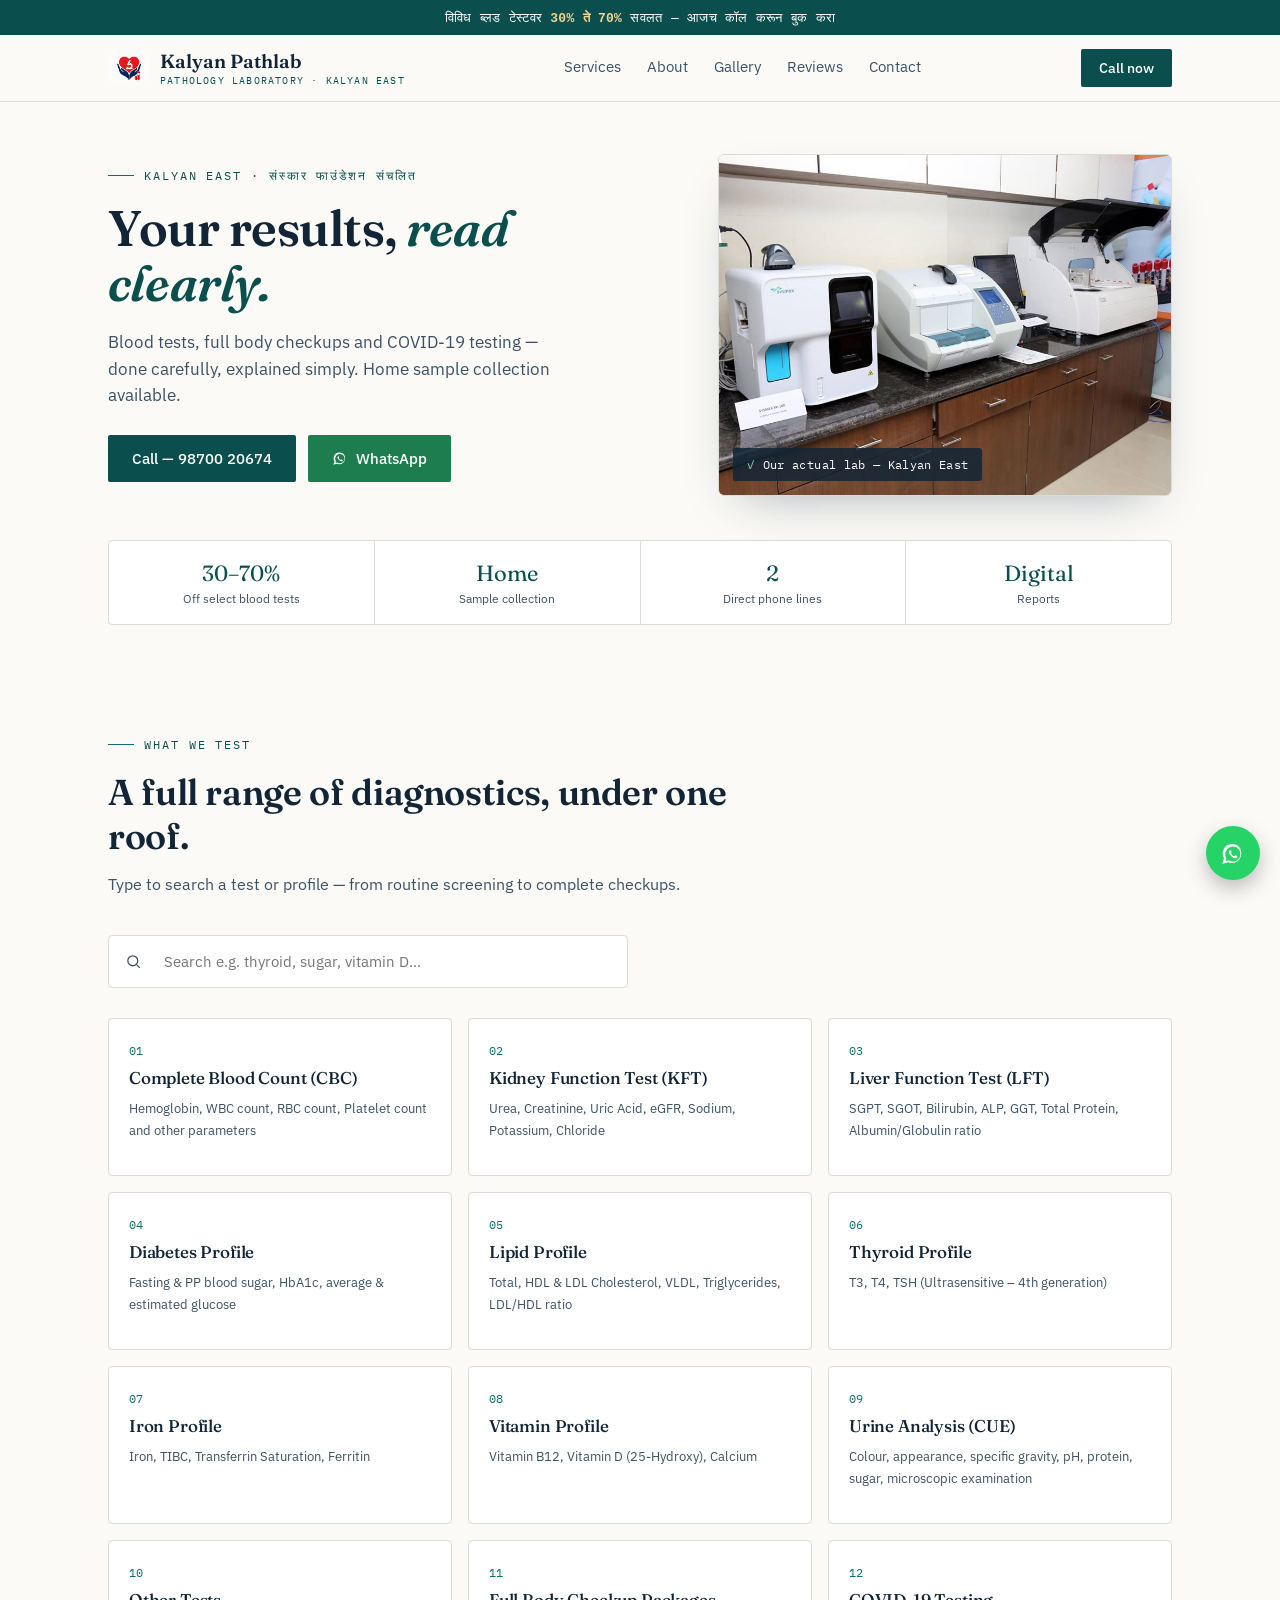
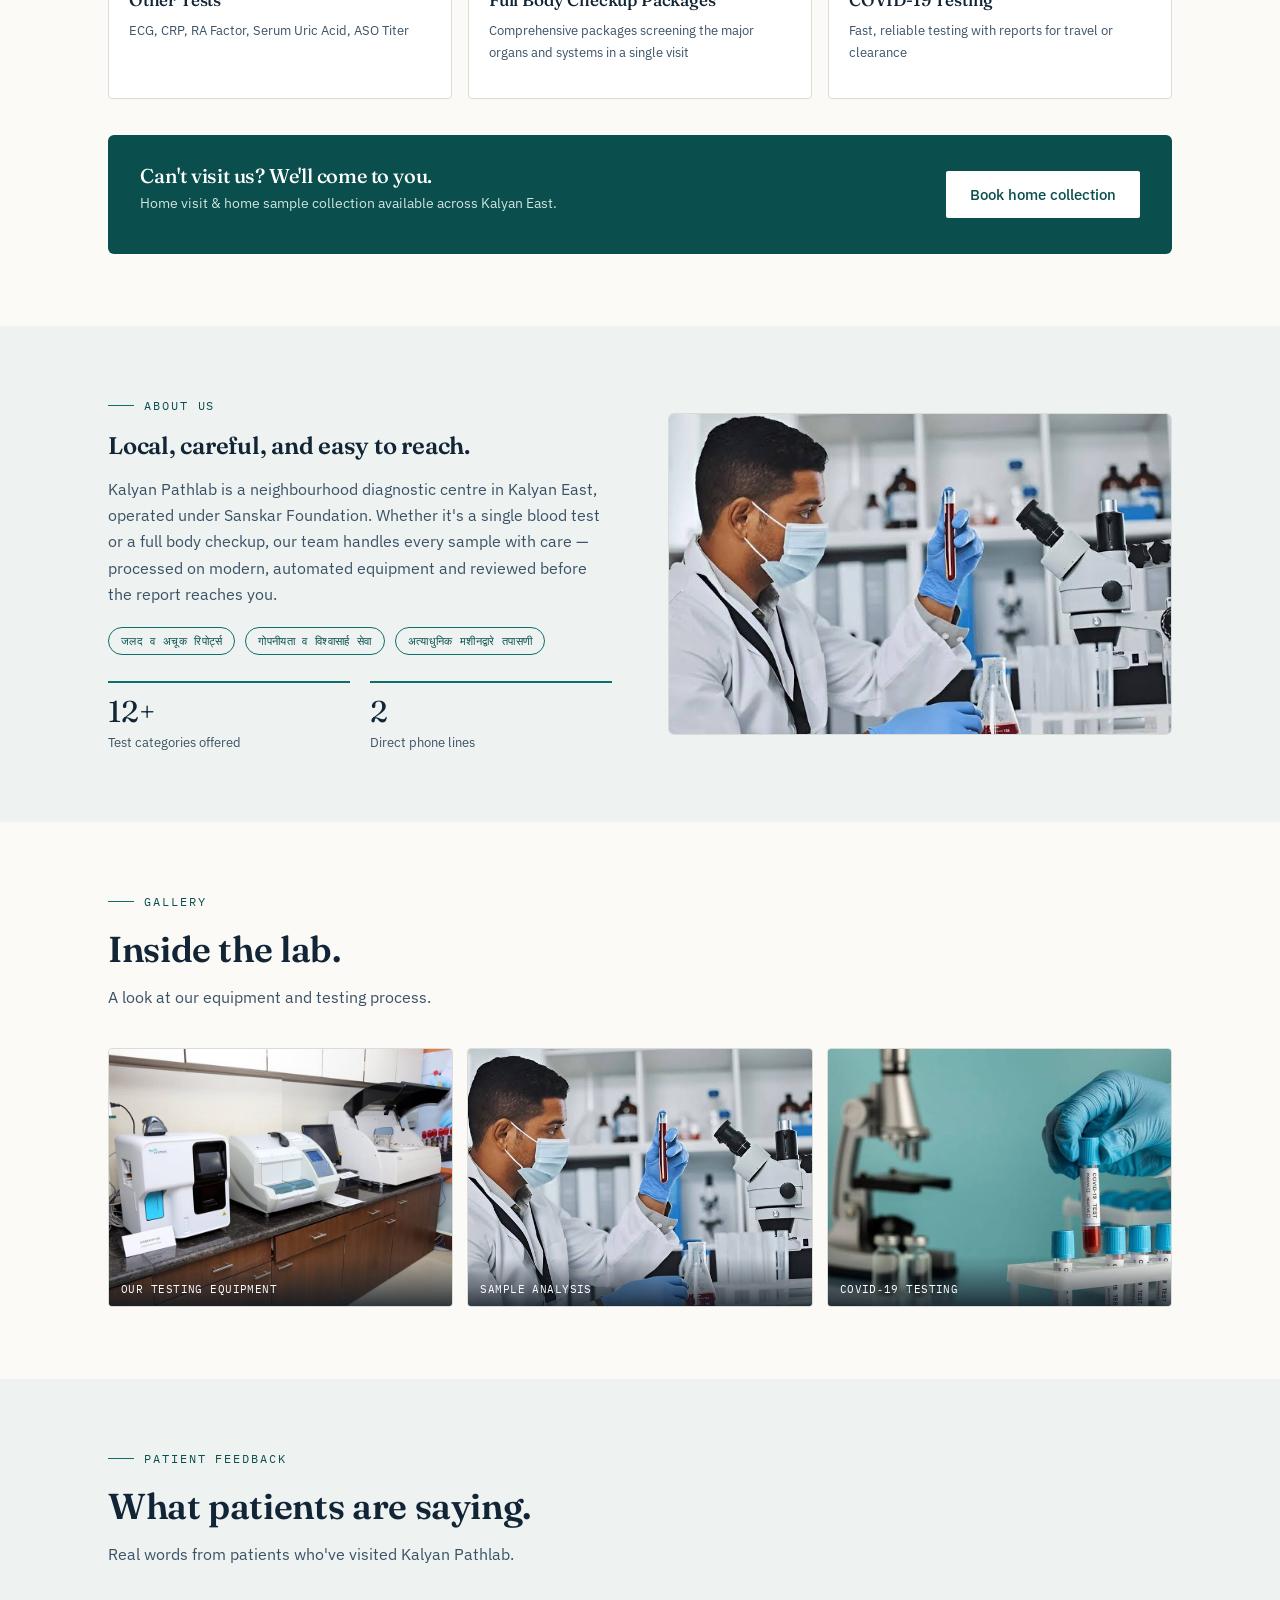
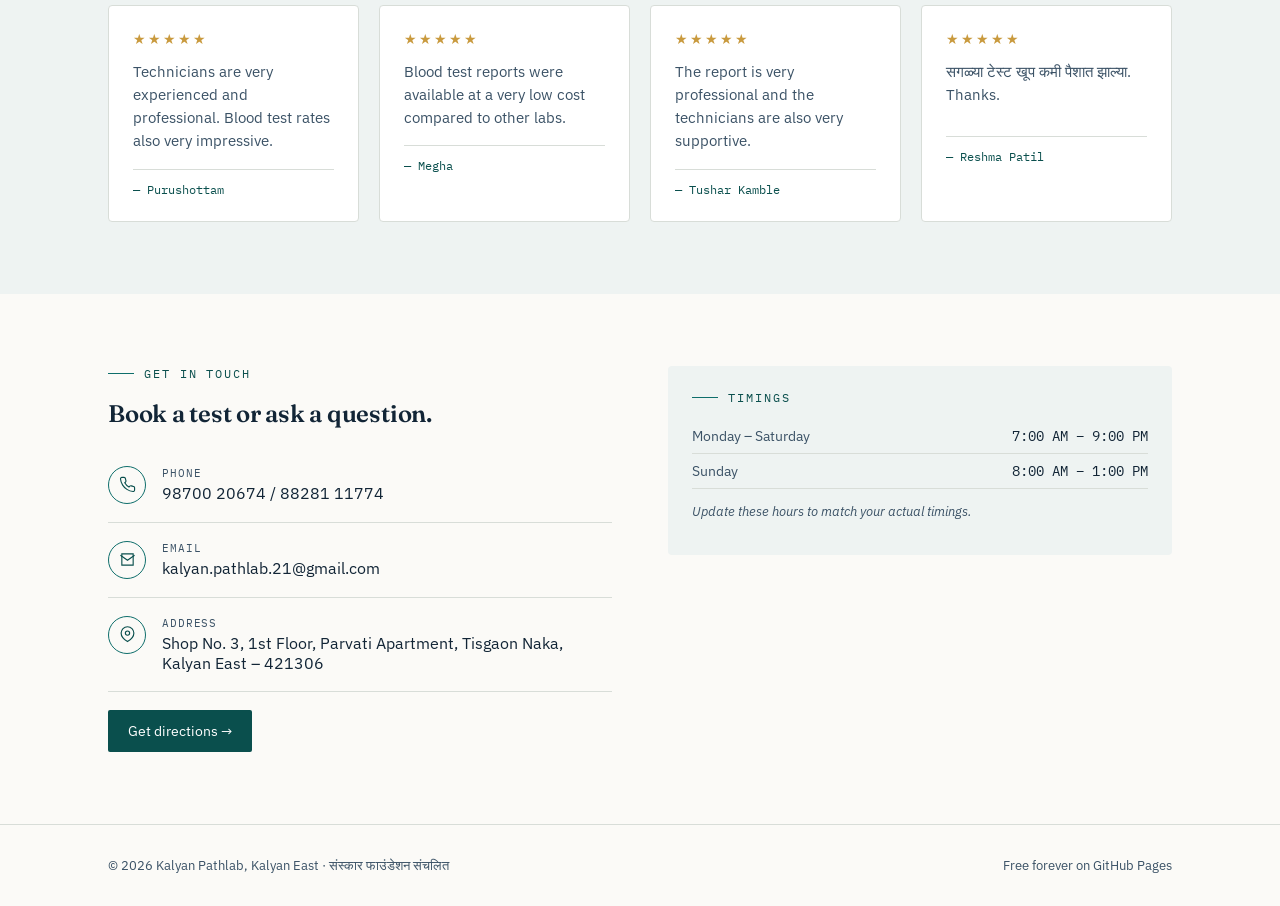
==== commit eac20e87: "Add files via upload" ====
--- a/index.html
+++ b/index.html
@@ -5,7 +5,7 @@
 <meta name="viewport" content="width=device-width, initial-scale=1.0">
 <title>Kalyan Pathlab — Diagnostic Testing, Kalyan East</title>
 <meta name="description" content="Kalyan Pathlab offers blood tests, full body checkups and COVID-19 testing in Kalyan East. Home sample collection. Accurate reports, trusted service.">
-<link rel="icon" href="assets/logo_mark.png">
+<link rel="icon" href="logo_mark.png">
 <link rel="preconnect" href="https://fonts.googleapis.com">
 <link rel="preconnect" href="https://fonts.gstatic.com" crossorigin>
 <link href="https://fonts.googleapis.com/css2?family=Fraunces:ital,opsz,wght@0,9..144,400;0,9..144,500;0,9..144,600;1,9..144,500&family=IBM+Plex+Sans:wght@400;500;600;700&family=IBM+Plex+Mono:wght@400;500&display=swap" rel="stylesheet">
@@ -249,7 +249,7 @@
 <header>
   <div class="nav">
     <div class="brand">
-      <img src="assets/logo_mark.png" alt="Kalyan Pathlab logo">
+      <img src="logo_mark.png" alt="Kalyan Pathlab logo">
       <div class="brand-name">Kalyan Pathlab<span>Pathology Laboratory · Kalyan East</span></div>
     </div>
     <nav class="links">
@@ -278,7 +278,7 @@
       </div>
     </div>
     <div class="hero-photo">
-      <img src="assets/equipment.jpg" alt="Kalyan Pathlab automated testing equipment">
+      <img src="equipment.jpg" alt="Kalyan Pathlab automated testing equipment">
       <div class="hero-badge">Our actual lab — Kalyan East</div>
     </div>
   </div>
@@ -401,7 +401,7 @@
       </div>
     </div>
     <div class="reveal about-photo">
-      <img src="assets/lab-tech.jpg" alt="Lab technician examining a sample at Kalyan Pathlab">
+      <img src="lab-tech.jpg" alt="Lab technician examining a sample at Kalyan Pathlab">
     </div>
   </div>
 </section>
@@ -415,15 +415,15 @@
     </div>
     <div class="gallery-grid">
       <div class="gphoto reveal">
-        <img src="assets/equipment.jpg" alt="Automated blood testing machines at Kalyan Pathlab">
+        <img src="equipment.jpg" alt="Automated blood testing machines at Kalyan Pathlab">
         <div class="cap">OUR TESTING EQUIPMENT</div>
       </div>
       <div class="gphoto reveal">
-        <img src="assets/lab-tech.jpg" alt="Lab technician analysing a blood sample">
+        <img src="lab-tech.jpg" alt="Lab technician analysing a blood sample">
         <div class="cap">SAMPLE ANALYSIS</div>
       </div>
       <div class="gphoto reveal">
-        <img src="assets/covid-test.jpg" alt="COVID-19 test sample tubes">
+        <img src="covid-test.jpg" alt="COVID-19 test sample tubes">
         <div class="cap">COVID‑19 TESTING</div>
       </div>
     </div>
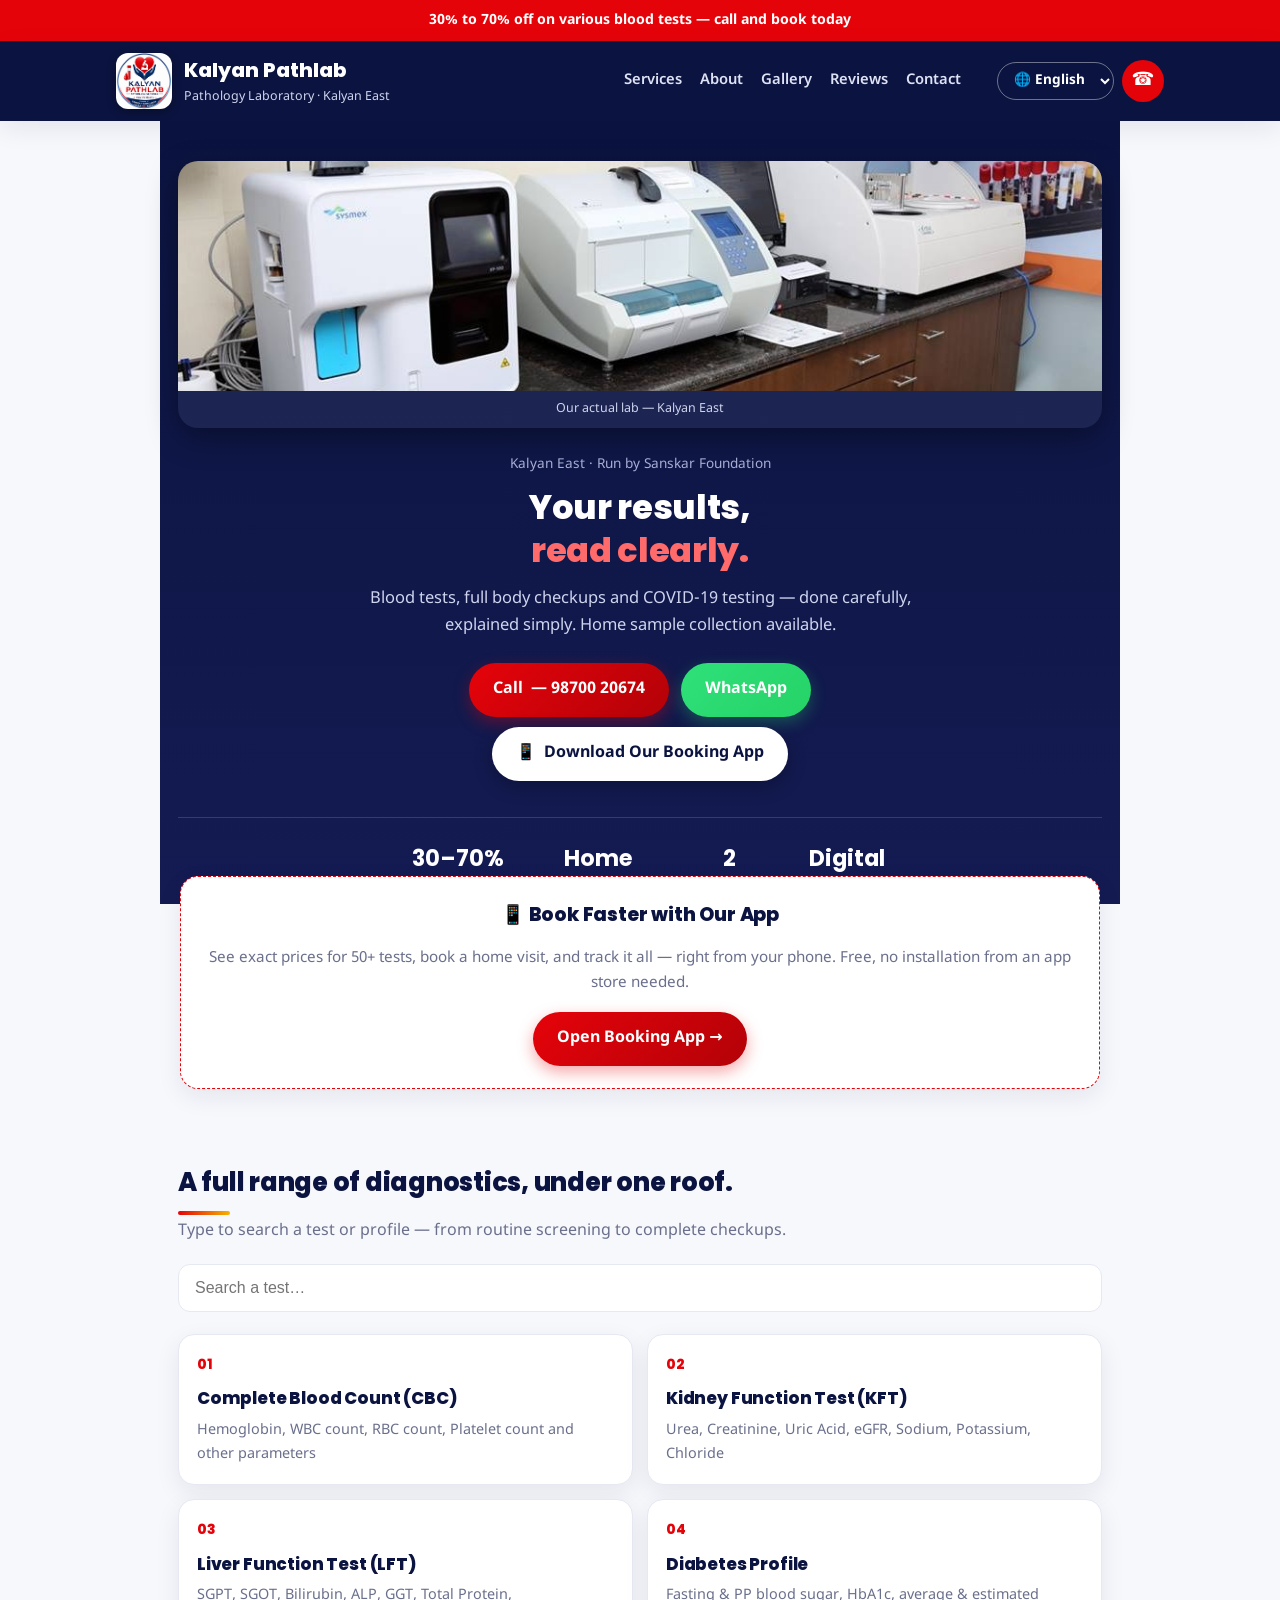
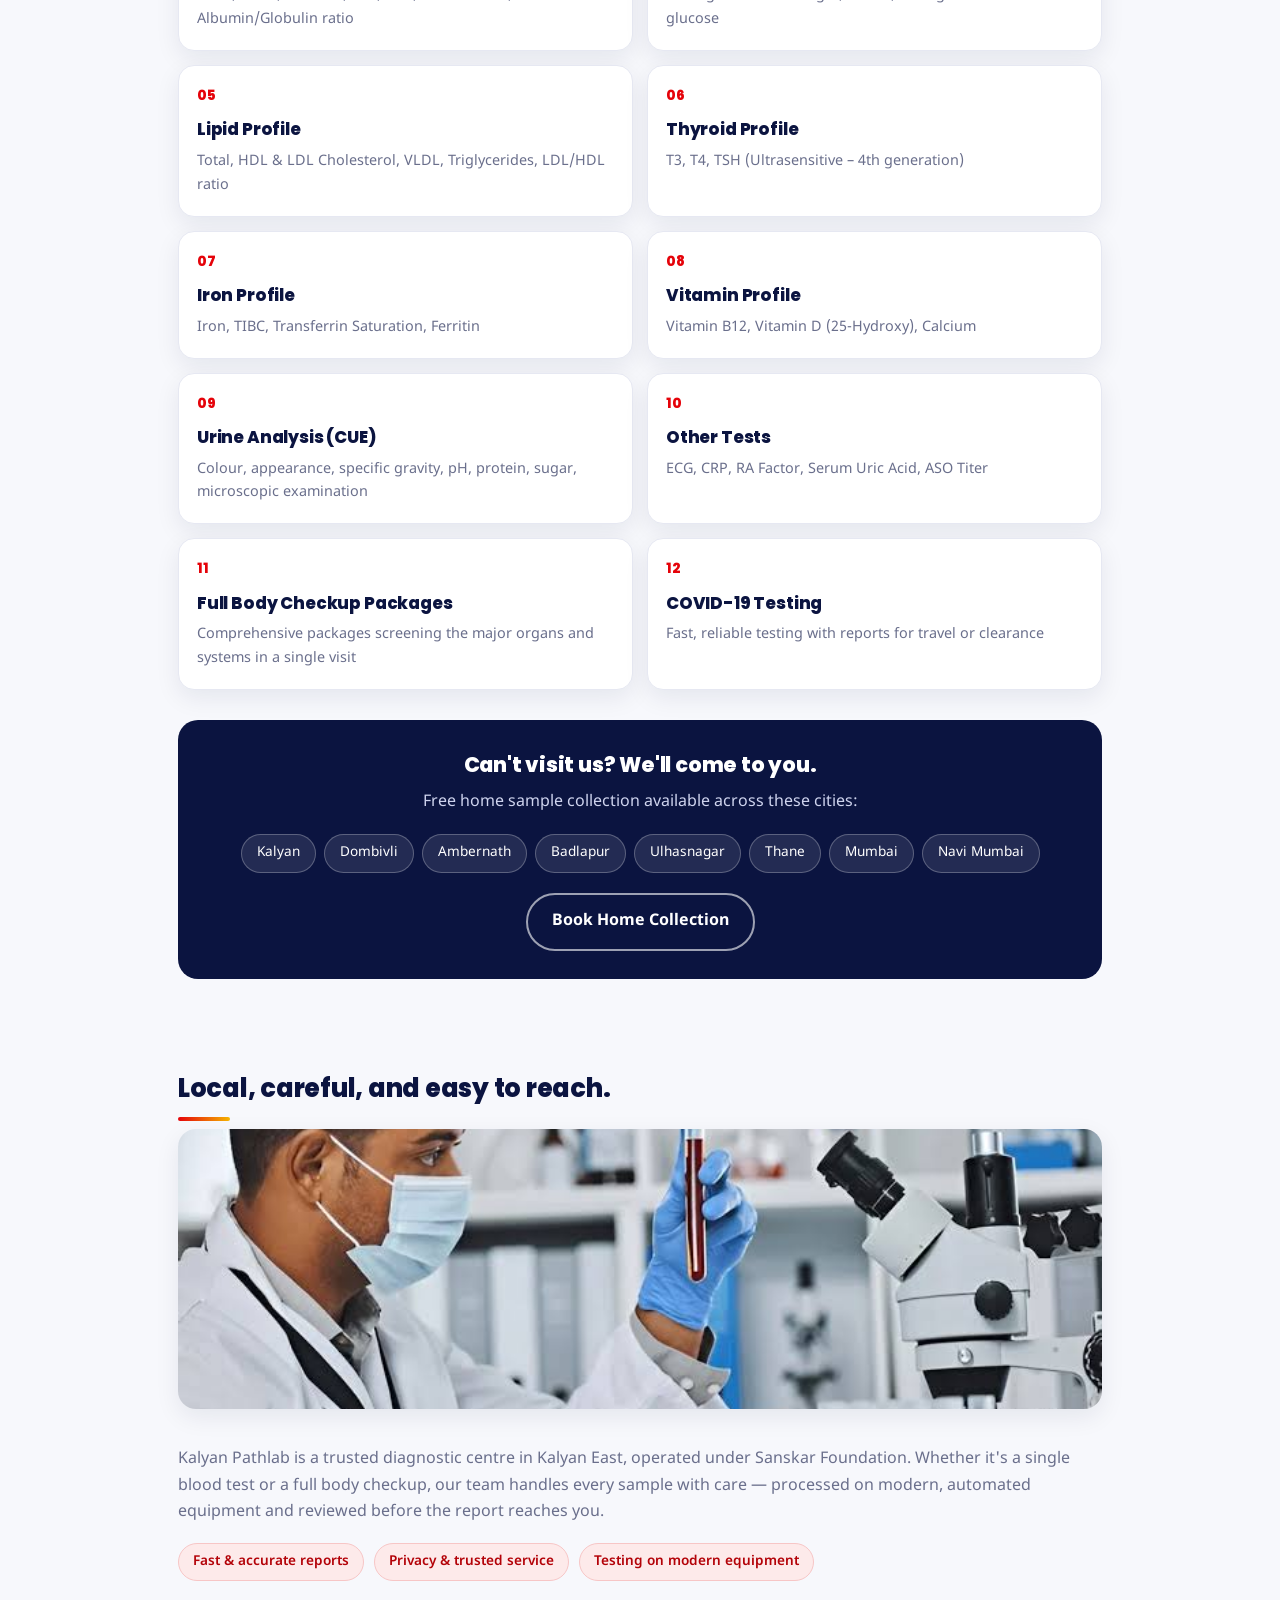
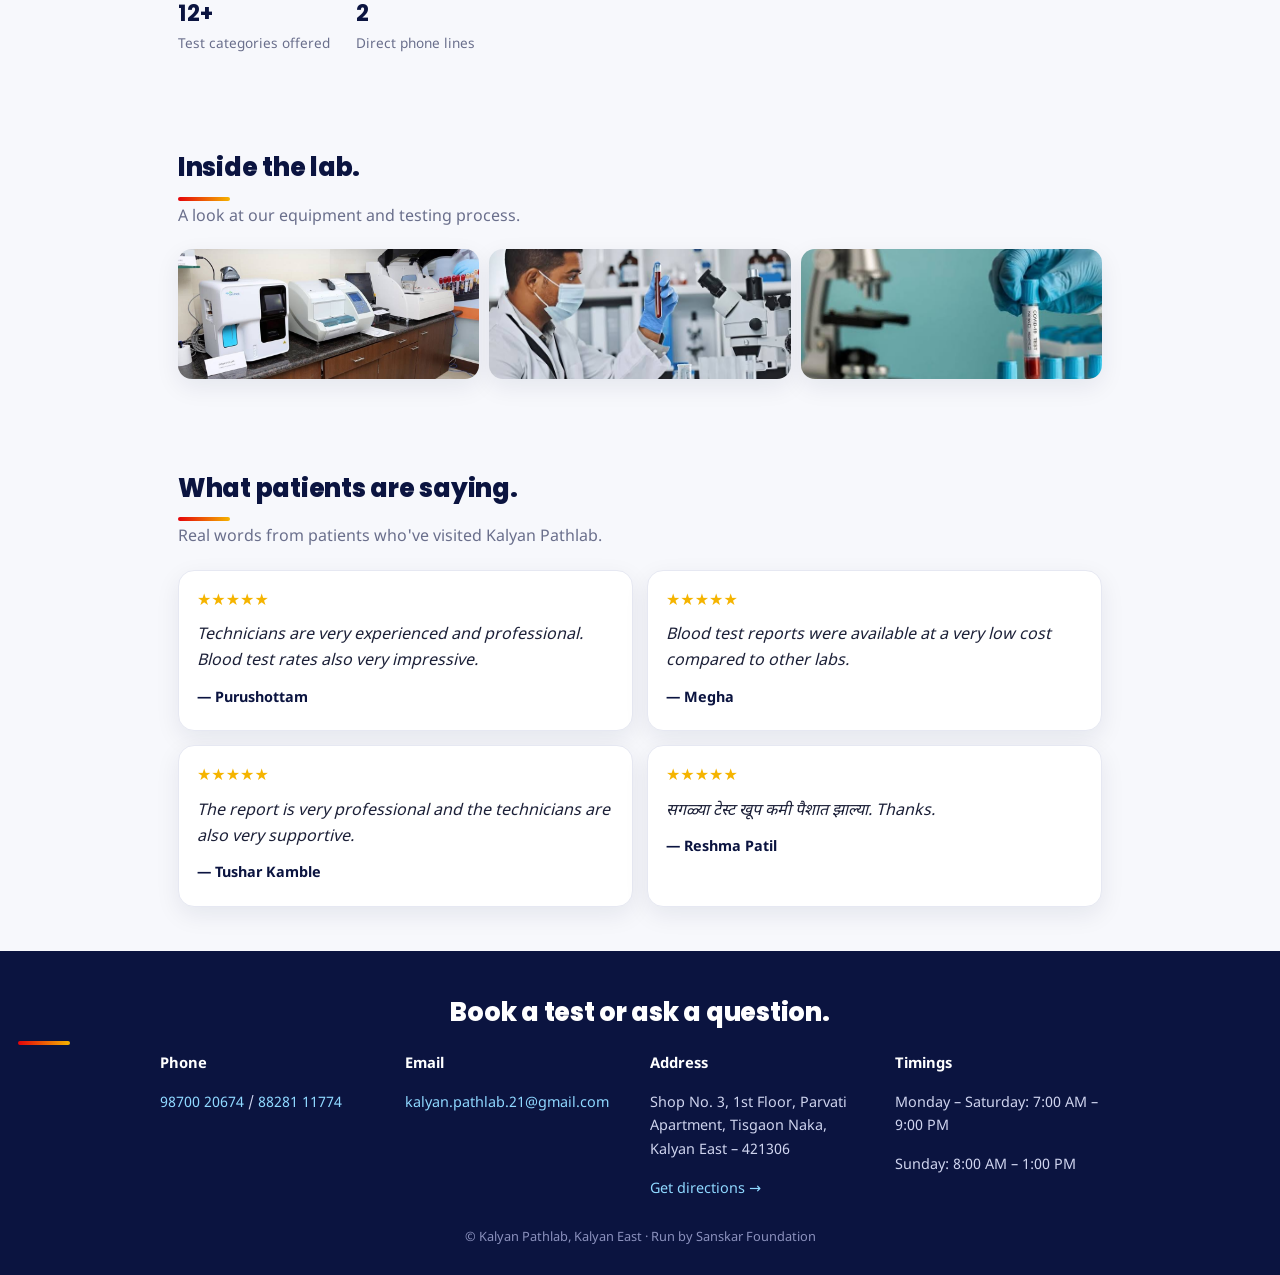
==== commit b9708515: "Add files via upload" ====
--- a/index.html
+++ b/index.html
@@ -1,533 +1,183 @@
 <!DOCTYPE html>
 <html lang="en">
 <head>
-<meta charset="UTF-8">
-<meta name="viewport" content="width=device-width, initial-scale=1.0">
+<meta charset="UTF-8" />
+<meta name="viewport" content="width=device-width, initial-scale=1.0" />
 <title>Kalyan Pathlab — Diagnostic Testing, Kalyan East</title>
-<meta name="description" content="Kalyan Pathlab offers blood tests, full body checkups and COVID-19 testing in Kalyan East. Home sample collection. Accurate reports, trusted service.">
-<link rel="icon" href="logo_mark.png">
-<link rel="preconnect" href="https://fonts.googleapis.com">
-<link rel="preconnect" href="https://fonts.gstatic.com" crossorigin>
-<link href="https://fonts.googleapis.com/css2?family=Fraunces:ital,opsz,wght@0,9..144,400;0,9..144,500;0,9..144,600;1,9..144,500&family=IBM+Plex+Sans:wght@400;500;600;700&family=IBM+Plex+Mono:wght@400;500&display=swap" rel="stylesheet">
-<style>
-  :root{
-    --ink:#122536;
-    --ink-soft:#3b5266;
-    --paper:#fbfaf7;
-    --panel:#eef3f2;
-    --teal:#0e6e6b;
-    --teal-dark:#0a4f4d;
-    --gold:#c99a3e;
-    --red:#c23b3b;
-    --line:#d8ddd8;
-    --white:#ffffff;
-    --radius:2px;
-  }
-  *{box-sizing:border-box;}
-  html{scroll-behavior:smooth;}
-  body{
-    margin:0;
-    background:var(--paper);
-    color:var(--ink);
-    font-family:'IBM Plex Sans', sans-serif;
-    -webkit-font-smoothing:antialiased;
-  }
-  h1,h2,h3{
-    font-family:'Fraunces', serif;
-    font-weight:600;
-    margin:0;
-    letter-spacing:-0.01em;
-  }
-  .mono{font-family:'IBM Plex Mono', monospace;}
-  a{color:inherit;}
-  img{max-width:100%;display:block;}
-  button{font-family:inherit;}
-  .wrap{max-width:1120px; margin:0 auto; padding:0 28px;}
-  @media(prefers-reduced-motion: reduce){
-    *{animation-duration:0.001ms !important; animation-iteration-count:1 !important; transition-duration:0.001ms !important;}
-  }
-
-  /* ---------- Top offer strip ---------- */
-  .offer-strip{
-    background:var(--teal-dark);
-    color:#fff;
-    text-align:center;
-    padding:9px 16px;
-    font-size:13px;
-    font-family:'IBM Plex Mono',monospace;
-    letter-spacing:0.02em;
-  }
-  .offer-strip strong{color:#f4d58d;}
-
-  /* ---------- Header ---------- */
-  header{
-    position:sticky; top:0; z-index:50;
-    background:rgba(251,250,247,0.94);
-    backdrop-filter:blur(6px);
-    border-bottom:1px solid var(--line);
-  }
-  .nav{
-    display:flex; align-items:center; justify-content:space-between;
-    padding:12px 28px; max-width:1120px; margin:0 auto;
-  }
-  .brand{display:flex; align-items:center; gap:10px;}
-  .brand img{width:42px; height:42px; object-fit:contain;}
-  .brand-name{font-family:'Fraunces',serif; font-size:19px; font-weight:600; color:var(--ink);}
-  .brand-name span{
-    display:block; font-family:'IBM Plex Mono',monospace; font-size:10px; font-weight:400;
-    letter-spacing:0.12em; text-transform:uppercase; color:var(--teal-dark); margin-top:1px;
-  }
-  nav.links{display:flex; gap:26px; font-size:14.5px;}
-  nav.links a{text-decoration:none; color:var(--ink-soft); border-bottom:1px solid transparent; padding-bottom:2px; transition:color .15s, border-color .15s;}
-  nav.links a:hover, nav.links a:focus-visible{color:var(--teal-dark); border-color:var(--teal);}
-  .call-btn{
-    background:var(--teal-dark); color:#fff; padding:10px 18px; border-radius:var(--radius);
-    text-decoration:none; font-size:14px; font-weight:500; white-space:nowrap; display:flex; align-items:center; gap:8px;
-  }
-  .call-btn:hover{background:var(--teal);}
-  .call-btn svg{width:15px;height:15px;fill:#25D366;}
-  @media (max-width:860px){ nav.links{display:none;} }
-
-  /* ---------- Hero ---------- */
-  .hero{padding:52px 0 40px; position:relative;}
-  .hero-grid{display:grid; grid-template-columns:1.1fr 0.9fr; gap:56px; align-items:center;}
-  @media(max-width:900px){ .hero-grid{grid-template-columns:1fr; gap:36px;} }
-  .eyebrow{
-    font-family:'IBM Plex Mono',monospace; font-size:12px; letter-spacing:0.16em; text-transform:uppercase;
-    color:var(--teal-dark); display:flex; align-items:center; gap:10px; margin-bottom:18px;
-  }
-  .eyebrow::before{content:""; width:26px; height:1px; background:var(--teal); display:inline-block;}
-  .hero h1{font-size:clamp(32px, 4.6vw, 50px); line-height:1.1; color:var(--ink);}
-  .hero h1 em{font-style:italic; color:var(--teal-dark);}
-  .hero p.lead{margin-top:18px; font-size:16.5px; line-height:1.6; color:var(--ink-soft); max-width:46ch;}
-  .hero-ctas{margin-top:26px; display:flex; gap:12px; flex-wrap:wrap;}
-  .btn-primary{
-    background:var(--teal-dark); color:#fff; padding:14px 24px; text-decoration:none; border-radius:var(--radius);
-    font-size:15px; font-weight:500; display:inline-flex; align-items:center; gap:8px; border:none; cursor:pointer;
-  }
-  .btn-primary:hover{background:var(--teal);}
-  .btn-whatsapp{background:#1e7d4f;}
-  .btn-whatsapp:hover{background:#25a35f;}
-  .btn-ghost{border:1px solid var(--ink); color:var(--ink); padding:14px 24px; text-decoration:none; border-radius:var(--radius); font-size:15px; font-weight:500;}
-  .btn-ghost:hover{background:var(--ink); color:#fff;}
-
-  .hero-photo{
-    position:relative; border-radius:6px; overflow:hidden; border:1px solid var(--line);
-    box-shadow:0 20px 50px -25px rgba(18,37,54,0.4);
-  }
-  .hero-photo img{width:100%; height:340px; object-fit:cover;}
-  .hero-badge{
-    position:absolute; bottom:14px; left:14px; background:rgba(18,37,54,0.85); color:#fff;
-    padding:9px 14px; border-radius:3px; font-family:'IBM Plex Mono',monospace; font-size:11.5px; letter-spacing:0.03em;
-    display:flex; align-items:center; gap:8px;
-  }
-  .hero-badge::before{content:"✓"; color:#7fd6b0;}
-
-  /* trust strip */
-  .trust-strip{
-    display:grid; grid-template-columns:repeat(4,1fr); gap:1px; background:var(--line);
-    border:1px solid var(--line); margin-top:44px; border-radius:4px; overflow:hidden;
-  }
-  @media(max-width:760px){ .trust-strip{grid-template-columns:repeat(2,1fr);} }
-  .trust-item{background:var(--white); padding:18px 16px; text-align:center;}
-  .trust-item .t-num{font-family:'Fraunces',serif; font-size:22px; color:var(--teal-dark);}
-  .trust-item .t-lbl{font-size:12px; color:var(--ink-soft); margin-top:4px;}
-
-  /* ---------- Section shared ---------- */
-  section{padding:72px 0;}
-  .section-head{max-width:680px; margin-bottom:38px;}
-  .section-head h2{font-size:clamp(26px,3.4vw,36px); color:var(--ink); margin-top:10px;}
-  .section-head p{color:var(--ink-soft); margin-top:14px; line-height:1.6; font-size:15.5px;}
-  .alt{background:var(--panel);}
-
-  /* ---------- Search / filter ---------- */
-  .search-box{
-    display:flex; gap:10px; background:var(--white); border:1px solid var(--line); border-radius:4px;
-    padding:6px; margin-bottom:30px; max-width:520px;
-  }
-  .search-box input{
-    flex:1; border:none; outline:none; padding:10px 12px; font-size:15px; font-family:inherit; background:transparent; color:var(--ink);
-  }
-  .search-box .icon{display:flex; align-items:center; padding-left:10px; color:var(--ink-soft);}
-  .search-box .icon svg{width:17px;height:17px; stroke:currentColor; fill:none; stroke-width:1.8;}
-  .no-results{display:none; color:var(--ink-soft); font-size:14px; font-style:italic; padding:20px 0;}
-
-  /* ---------- Services grid ---------- */
-  .service-grid{
-    display:grid; grid-template-columns:repeat(3, 1fr); gap:16px;
-  }
-  @media(max-width:900px){ .service-grid{grid-template-columns:repeat(2,1fr);} }
-  @media(max-width:620px){ .service-grid{grid-template-columns:1fr;} }
-  .service-card{
-    background:var(--white); border:1px solid var(--line); border-radius:4px; padding:20px;
-    transition:border-color .15s, transform .15s;
-  }
-  .service-card:hover{border-color:var(--teal);}
-  .service-card .num{font-family:'IBM Plex Mono',monospace; color:var(--teal); font-size:12px;}
-  .service-card h3{font-size:17px; font-weight:500; margin-top:8px; color:var(--ink);}
-  .service-card .params{margin-top:10px; font-size:13px; color:var(--ink-soft); line-height:1.7;}
-
-  .cta-band{
-    margin-top:36px; background:var(--teal-dark); color:#fff; border-radius:6px; padding:28px 32px;
-    display:flex; align-items:center; justify-content:space-between; gap:20px; flex-wrap:wrap;
-  }
-  .cta-band h3{color:#fff; font-size:20px; font-weight:500;}
-  .cta-band p{color:#cfe4e0; font-size:14px; margin-top:6px;}
-
-  /* ---------- About ---------- */
-  .about-grid{display:grid; grid-template-columns:1fr 1fr; gap:56px; align-items:center;}
-  @media(max-width:820px){ .about-grid{grid-template-columns:1fr;} }
-  .about-photo{border-radius:6px; overflow:hidden; border:1px solid var(--line);}
-  .about-photo img{width:100%; height:320px; object-fit:cover;}
-  .stat-row{display:grid; grid-template-columns:1fr 1fr; gap:20px; margin-top:26px;}
-  .stat{border-top:2px solid var(--teal); padding-top:10px;}
-  .stat .num{font-family:'Fraunces',serif; font-size:30px; color:var(--ink);}
-  .stat .lbl{font-size:12.5px; color:var(--ink-soft); margin-top:4px;}
-  .badge-row{display:flex; gap:10px; flex-wrap:wrap; margin-top:20px;}
-  .badge{
-    font-family:'IBM Plex Mono',monospace; font-size:11px; letter-spacing:0.03em; color:var(--teal-dark);
-    border:1px solid var(--teal); padding:6px 12px; border-radius:50px;
-  }
-
-  /* ---------- Gallery ---------- */
-  .gallery-grid{display:grid; grid-template-columns:repeat(3, 1fr); gap:14px;}
-  @media(max-width:820px){ .gallery-grid{grid-template-columns:1fr 1fr;} }
-  .gphoto{border-radius:4px; overflow:hidden; border:1px solid var(--line); position:relative; aspect-ratio:4/3;}
-  .gphoto img{width:100%; height:100%; object-fit:cover; transition:transform .4s ease;}
-  .gphoto:hover img{transform:scale(1.05);}
-  .gphoto .cap{
-    position:absolute; bottom:0; left:0; right:0; background:linear-gradient(transparent, rgba(10,20,30,0.8));
-    color:#fff; font-family:'IBM Plex Mono',monospace; font-size:11px; letter-spacing:0.04em; padding:24px 12px 10px;
-  }
-
-  /* ---------- Testimonials ---------- */
-  .testi-grid{display:grid; grid-template-columns:repeat(4,1fr); gap:20px;}
-  @media(max-width:980px){ .testi-grid{grid-template-columns:repeat(2,1fr);} }
-  @media(max-width:620px){ .testi-grid{grid-template-columns:1fr;} }
-  .testi-card{background:var(--white); border:1px solid var(--line); border-radius:4px; padding:24px;}
-  .stars{color:var(--gold); font-size:14px; letter-spacing:2px;}
-  .testi-card p{color:var(--ink-soft); font-size:14.5px; line-height:1.6; margin-top:12px; min-height:60px;}
-  .testi-card .who{margin-top:16px; font-family:'IBM Plex Mono',monospace; font-size:12px; color:var(--teal-dark); border-top:1px solid var(--line); padding-top:12px;}
-
-  /* ---------- Contact ---------- */
-  .contact-grid{display:grid; grid-template-columns:1fr 1fr; gap:56px;}
-  @media(max-width:820px){ .contact-grid{grid-template-columns:1fr;} }
-  .contact-item{display:flex; gap:16px; padding:18px 0; border-bottom:1px solid var(--line);}
-  .contact-item .ic{width:38px; height:38px; border-radius:50%; border:1px solid var(--teal); display:flex; align-items:center; justify-content:center; flex-shrink:0;}
-  .contact-item .ic svg{width:17px; height:17px; stroke:var(--teal-dark); fill:none; stroke-width:1.6;}
-  .contact-item .lbl{font-family:'IBM Plex Mono',monospace; font-size:11px; text-transform:uppercase; letter-spacing:0.08em; color:var(--ink-soft);}
-  .contact-item .val{font-size:15.5px; margin-top:3px;}
-  .contact-item a{text-decoration:none; color:var(--ink); border-bottom:1px solid transparent;}
-  .contact-item a:hover{border-color:var(--teal);}
-  .hours-box{background:var(--panel); padding:24px; border-radius:4px;}
-  .hours-row{display:flex; justify-content:space-between; padding:8px 0; border-bottom:1px solid var(--line); font-size:14px;}
-  .hours-row:last-child{border-bottom:none;}
-  .hours-row .d{color:var(--ink-soft);}
-  .hours-row .t{font-family:'IBM Plex Mono',monospace; color:var(--ink);}
-  .map-btn{margin-top:18px; display:inline-block; background:var(--teal-dark); color:#fff; text-decoration:none; padding:12px 20px; border-radius:var(--radius); font-size:14px;}
-  .map-btn:hover{background:var(--teal);}
-
-  /* ---------- Footer ---------- */
-  footer{border-top:1px solid var(--line); padding:32px 0; font-size:13px; color:var(--ink-soft); display:flex; justify-content:space-between; flex-wrap:wrap; gap:10px;}
-
-  /* Floating WhatsApp */
-  .wa-float{
-    position:fixed; bottom:20px; right:20px; z-index:60; background:#25D366; width:54px; height:54px;
-    border-radius:50%; display:flex; align-items:center; justify-content:center; box-shadow:0 8px 20px rgba(0,0,0,0.25);
-    text-decoration:none;
-  }
-  .wa-float svg{width:26px; height:26px; fill:#fff;}
-
-  .reveal{opacity:0; transform:translateY(16px); transition:opacity .6s ease, transform .6s ease;}
-  .reveal.show{opacity:1; transform:translateY(0);}
-</style>
+<meta name="description" content="Kalyan Pathlab offers blood tests, full body checkups and COVID-19 testing in Kalyan East. Home sample collection. Accurate reports, trusted service." />
+<meta name="theme-color" content="#0b1440" />
+<link rel="icon" href="./book/icons/icon-192.png" />
+<link rel="preconnect" href="https://fonts.googleapis.com" />
+<link rel="preconnect" href="https://fonts.gstatic.com" crossorigin />
+<link href="https://fonts.googleapis.com/css2?family=Poppins:wght@500;600;700;800&family=Noto+Sans+Devanagari:wght@400;500;600;700;800&display=swap" rel="stylesheet" />
+<link rel="stylesheet" href="./main-style.css" />
 </head>
 <body>
 
-<div class="offer-strip">विविध ब्लड टेस्टवर <strong>30% ते 70%</strong> सवलत — आजच कॉल करून बुक करा</div>
+<div class="ticker" data-i18n="ticker">30% to 70% off on various blood tests — call and book today</div>
 
-<header>
-  <div class="nav">
-    <div class="brand">
-      <img src="logo_mark.png" alt="Kalyan Pathlab logo">
-      <div class="brand-name">Kalyan Pathlab<span>Pathology Laboratory · Kalyan East</span></div>
+<header class="topbar">
+  <div class="topbar-inner">
+    <img src="./logo_mark.png" alt="Kalyan Pathlab" class="topbar-logo" />
+    <div class="topbar-text">
+      <span class="topbar-name">Kalyan Pathlab</span>
+      <span class="topbar-tag" data-i18n="tagline">Pathology Laboratory · Kalyan East</span>
     </div>
-    <nav class="links">
-      <a href="#services">Services</a>
-      <a href="#about">About</a>
-      <a href="#gallery">Gallery</a>
-      <a href="#reviews">Reviews</a>
-      <a href="#contact">Contact</a>
+    <nav class="topbar-nav">
+      <a href="#services" data-i18n="nav_services">Services</a>
+      <a href="#about" data-i18n="nav_about">About</a>
+      <a href="#gallery" data-i18n="nav_gallery">Gallery</a>
+      <a href="#reviews" data-i18n="nav_reviews">Reviews</a>
+      <a href="#contact" data-i18n="nav_contact">Contact</a>
     </nav>
-    <a class="call-btn" href="tel:+919870020674">Call now</a>
+    <div class="topbar-actions">
+      <select id="langSelect" class="lang-select" aria-label="Language / भाषा">
+        <option value="en">🌐 English</option>
+        <option value="mr">🌐 मराठी</option>
+        <option value="hi">🌐 हिंदी</option>
+      </select>
+      <a class="btn-call-icon" href="tel:+919870020674" aria-label="Call">☎</a>
+    </div>
   </div>
 </header>
 
-<section class="hero">
-  <div class="wrap hero-grid">
-    <div>
-      <div class="eyebrow">Kalyan East · संस्कार फाउंडेशन संचलित</div>
-      <h1>Your results, <em>read clearly.</em></h1>
-      <p class="lead">Blood tests, full body checkups and COVID‑19 testing — done carefully, explained simply. Home sample collection available.</p>
-      <div class="hero-ctas">
-        <a class="btn-primary" href="tel:+919870020674">Call — 98700 20674</a>
-        <a class="btn-primary btn-whatsapp" href="https://wa.me/919870020674?text=Hi%2C%20I%27d%20like%20to%20book%20a%20test%20at%20Kalyan%20Pathlab" target="_blank" rel="noopener">
-          <svg viewBox="0 0 24 24" width="16" height="16" fill="#fff"><path d="M17.6 6.3A8.8 8.8 0 0 0 3.7 16.9L2 22l5.3-1.4a8.8 8.8 0 0 0 12.3-8A8.7 8.7 0 0 0 17.6 6.3ZM12 20a7 7 0 0 1-3.6-1l-.3-.2-3 .8.8-2.9-.2-.3A7 7 0 1 1 12 20Zm3.8-5.2c-.2-.1-1.2-.6-1.4-.7-.2-.1-.3-.1-.4.1l-.6.7c-.1.2-.2.2-.4.1a5.7 5.7 0 0 1-2.8-2.5c-.2-.3.2-.3.5-.9.1-.1 0-.3 0-.4l-.6-1.5c-.2-.4-.3-.3-.4-.3h-.4a.7.7 0 0 0-.5.2 2.2 2.2 0 0 0-.7 1.6c0 .9.7 1.9.8 2a9.6 9.6 0 0 0 3.7 3.3c1.3.5 1.6.5 2.1.4a1.9 1.9 0 0 0 1.2-.9c.2-.3.2-.5.1-.6Z"/></svg>
-          WhatsApp
-        </a>
+<section class="hero" style="padding-bottom:0;">
+  <div class="hero-inner">
+    <div class="hero-copy">
+      <div class="hero-eyebrow" data-i18n="hero_eyebrow">Kalyan East · Run by Sanskar Foundation</div>
+      <h1 data-i18n-html="hero_title">Your results,<br /><em>read clearly.</em></h1>
+      <p class="hero-sub" data-i18n="hero_sub">Blood tests, full body checkups and COVID-19 testing — done carefully, explained simply. Home sample collection available.</p>
+      <div class="hero-actions">
+        <a href="tel:+919870020674" class="btn btn-primary"><span data-i18n="btn_call">Call</span> — 98700 20674</a>
+        <a href="https://wa.me/919870020674?text=Hi%2C%20I%27d%20like%20to%20book%20a%20test%20at%20Kalyan%20Pathlab" target="_blank" rel="noopener" class="btn btn-whatsapp" data-i18n="btn_whatsapp">WhatsApp</a>
+      </div>
+      <div class="hero-actions">
+        <a href="./book/" class="btn btn-app">📱 <span data-i18n="btn_download_app">Download Our Booking App</span></a>
       </div>
     </div>
     <div class="hero-photo">
-      <img src="equipment.jpg" alt="Kalyan Pathlab automated testing equipment">
-      <div class="hero-badge">Our actual lab — Kalyan East</div>
+      <img src="./equipment.jpg" alt="Kalyan Pathlab automated testing equipment" />
+      <div class="hero-photo-cap" data-i18n="hero_photo_cap">Our actual lab — Kalyan East</div>
     </div>
   </div>
-
-  <div class="wrap">
-    <div class="trust-strip reveal">
-      <div class="trust-item"><div class="t-num">30–70%</div><div class="t-lbl">Off select blood tests</div></div>
-      <div class="trust-item"><div class="t-num">Home</div><div class="t-lbl">Sample collection</div></div>
-      <div class="trust-item"><div class="t-num">2</div><div class="t-lbl">Direct phone lines</div></div>
-      <div class="trust-item"><div class="t-num">Digital</div><div class="t-lbl">Reports</div></div>
-    </div>
+  <div class="stats-strip">
+    <div><strong>30–70%</strong><span data-i18n="stat_off">Off select blood tests</span></div>
+    <div><strong data-i18n="stat_home_word">Home</strong><span data-i18n="stat_home_sub">Sample collection</span></div>
+    <div><strong>2</strong><span data-i18n="stat_lines">Direct phone lines</span></div>
+    <div><strong data-i18n="stat_digital_word">Digital</strong><span data-i18n="stat_digital_sub">Reports</span></div>
   </div>
 </section>
 
+<div class="app-banner">
+  <h3 data-i18n="app_banner_title">📱 Book Faster with Our App</h3>
+  <p data-i18n="app_banner_sub">See exact prices for 50+ tests, book a home visit, and track it all — right from your phone. Free, no installation from an app store needed.</p>
+  <a href="./book/" class="btn btn-primary" data-i18n="btn_open_app">Open Booking App →</a>
+</div>
+
 <section id="services">
-  <div class="wrap">
-    <div class="section-head reveal">
-      <div class="eyebrow">What we test</div>
-      <h2>A full range of diagnostics, under one roof.</h2>
-      <p>Type to search a test or profile — from routine screening to complete checkups.</p>
+  <h2 data-i18n="services_heading">A full range of diagnostics, under one roof.</h2>
+  <p class="section-sub" data-i18n="services_sub">Type to search a test or profile — from routine screening to complete checkups.</p>
+  <div class="search-box">
+    <input type="search" id="testSearch" placeholder="Search a test…" data-i18n-placeholder="search_placeholder" />
+  </div>
+  <div class="service-grid" id="serviceGrid">
+    <div class="service-card"><span class="service-num">01</span><h3>Complete Blood Count (CBC)</h3><p>Hemoglobin, WBC count, RBC count, Platelet count and other parameters</p></div>
+    <div class="service-card"><span class="service-num">02</span><h3>Kidney Function Test (KFT)</h3><p>Urea, Creatinine, Uric Acid, eGFR, Sodium, Potassium, Chloride</p></div>
+    <div class="service-card"><span class="service-num">03</span><h3>Liver Function Test (LFT)</h3><p>SGPT, SGOT, Bilirubin, ALP, GGT, Total Protein, Albumin/Globulin ratio</p></div>
+    <div class="service-card"><span class="service-num">04</span><h3>Diabetes Profile</h3><p>Fasting & PP blood sugar, HbA1c, average & estimated glucose</p></div>
+    <div class="service-card"><span class="service-num">05</span><h3>Lipid Profile</h3><p>Total, HDL & LDL Cholesterol, VLDL, Triglycerides, LDL/HDL ratio</p></div>
+    <div class="service-card"><span class="service-num">06</span><h3>Thyroid Profile</h3><p>T3, T4, TSH (Ultrasensitive – 4th generation)</p></div>
+    <div class="service-card"><span class="service-num">07</span><h3>Iron Profile</h3><p>Iron, TIBC, Transferrin Saturation, Ferritin</p></div>
+    <div class="service-card"><span class="service-num">08</span><h3>Vitamin Profile</h3><p>Vitamin B12, Vitamin D (25-Hydroxy), Calcium</p></div>
+    <div class="service-card"><span class="service-num">09</span><h3>Urine Analysis (CUE)</h3><p>Colour, appearance, specific gravity, pH, protein, sugar, microscopic examination</p></div>
+    <div class="service-card"><span class="service-num">10</span><h3>Other Tests</h3><p>ECG, CRP, RA Factor, Serum Uric Acid, ASO Titer</p></div>
+    <div class="service-card"><span class="service-num">11</span><h3>Full Body Checkup Packages</h3><p>Comprehensive packages screening the major organs and systems in a single visit</p></div>
+    <div class="service-card"><span class="service-num">12</span><h3>COVID-19 Testing</h3><p>Fast, reliable testing with reports for travel or clearance</p></div>
+  </div>
+  <p class="no-result" id="noResult" data-i18n="no_result">No matching test found — call us, we likely still offer it.</p>
+
+  <div class="home-visit-box">
+    <h3 data-i18n="home_visit_title">Can't visit us? We'll come to you.</h3>
+    <p data-i18n="home_visit_sub">Free home sample collection available across these cities:</p>
+    <div class="city-chip-row">
+      <span data-i18n="city_kalyan">Kalyan</span>
+      <span data-i18n="city_dombivli">Dombivli</span>
+      <span data-i18n="city_ambernath">Ambernath</span>
+      <span data-i18n="city_badlapur">Badlapur</span>
+      <span data-i18n="city_ulhasnagar">Ulhasnagar</span>
+      <span data-i18n="city_thane">Thane</span>
+      <span data-i18n="city_mumbai">Mumbai</span>
+      <span data-i18n="city_navimumbai">Navi Mumbai</span>
     </div>
-
-    <div class="search-box reveal">
-      <span class="icon"><svg viewBox="0 0 24 24"><circle cx="11" cy="11" r="7"/><path d="m21 21-4.3-4.3"/></svg></span>
-      <input type="text" id="testSearch" placeholder="Search e.g. thyroid, sugar, vitamin D…">
-    </div>
-
-    <div class="service-grid" id="serviceGrid">
-      <div class="service-card reveal" data-name="complete blood count cbc hemoglobin wbc rbc platelet">
-        <span class="num">01</span>
-        <h3>Complete Blood Count (CBC)</h3>
-        <p class="params">Hemoglobin, WBC count, RBC count, Platelet count and other parameters</p>
-      </div>
-      <div class="service-card reveal" data-name="kidney function test kft urea creatinine uric acid sodium potassium">
-        <span class="num">02</span>
-        <h3>Kidney Function Test (KFT)</h3>
-        <p class="params">Urea, Creatinine, Uric Acid, eGFR, Sodium, Potassium, Chloride</p>
-      </div>
-      <div class="service-card reveal" data-name="liver function test lft sgpt sgot bilirubin">
-        <span class="num">03</span>
-        <h3>Liver Function Test (LFT)</h3>
-        <p class="params">SGPT, SGOT, Bilirubin, ALP, GGT, Total Protein, Albumin/Globulin ratio</p>
-      </div>
-      <div class="service-card reveal" data-name="diabetes profile blood sugar fasting hba1c glucose">
-        <span class="num">04</span>
-        <h3>Diabetes Profile</h3>
-        <p class="params">Fasting &amp; PP blood sugar, HbA1c, average &amp; estimated glucose</p>
-      </div>
-      <div class="service-card reveal" data-name="lipid profile cholesterol hdl ldl triglycerides">
-        <span class="num">05</span>
-        <h3>Lipid Profile</h3>
-        <p class="params">Total, HDL &amp; LDL Cholesterol, VLDL, Triglycerides, LDL/HDL ratio</p>
-      </div>
-      <div class="service-card reveal" data-name="thyroid profile t3 t4 tsh">
-        <span class="num">06</span>
-        <h3>Thyroid Profile</h3>
-        <p class="params">T3, T4, TSH (Ultrasensitive – 4th generation)</p>
-      </div>
-      <div class="service-card reveal" data-name="iron profile tibc transferrin ferritin">
-        <span class="num">07</span>
-        <h3>Iron Profile</h3>
-        <p class="params">Iron, TIBC, Transferrin Saturation, Ferritin</p>
-      </div>
-      <div class="service-card reveal" data-name="vitamin profile b12 vitamin d calcium">
-        <span class="num">08</span>
-        <h3>Vitamin Profile</h3>
-        <p class="params">Vitamin B12, Vitamin D (25‑Hydroxy), Calcium</p>
-      </div>
-      <div class="service-card reveal" data-name="urine analysis cue">
-        <span class="num">09</span>
-        <h3>Urine Analysis (CUE)</h3>
-        <p class="params">Colour, appearance, specific gravity, pH, protein, sugar, microscopic examination</p>
-      </div>
-      <div class="service-card reveal" data-name="ecg crp ra factor uric acid aso titer other tests">
-        <span class="num">10</span>
-        <h3>Other Tests</h3>
-        <p class="params">ECG, CRP, RA Factor, Serum Uric Acid, ASO Titer</p>
-      </div>
-      <div class="service-card reveal" data-name="full body checkup health packages">
-        <span class="num">11</span>
-        <h3>Full Body Checkup Packages</h3>
-        <p class="params">Comprehensive packages screening the major organs and systems in a single visit</p>
-      </div>
-      <div class="service-card reveal" data-name="covid 19 test rt pcr">
-        <span class="num">12</span>
-        <h3>COVID‑19 Testing</h3>
-        <p class="params">Fast, reliable testing with reports for travel or clearance</p>
-      </div>
-    </div>
-    <p class="no-results" id="noResults">No matching test found — call us, we likely still offer it.</p>
-
-    <div class="cta-band reveal">
-      <div>
-        <h3>Can't visit us? We'll come to you.</h3>
-        <p>Home visit &amp; home sample collection available across Kalyan East.</p>
-      </div>
-      <a class="btn-primary" style="background:#fff; color:var(--teal-dark);" href="tel:+919870020674">Book home collection</a>
-    </div>
+    <a href="tel:+919870020674" class="btn btn-outline-light" data-i18n="btn_book_home">Book Home Collection</a>
   </div>
 </section>
 
-<section class="alt" id="about">
-  <div class="wrap about-grid">
-    <div class="reveal">
-      <div class="eyebrow">About us</div>
-      <h2>Local, careful, and easy to reach.</h2>
-      <p style="color:var(--ink-soft); margin-top:16px; line-height:1.7; font-size:15.5px;">
-        Kalyan Pathlab is a neighbourhood diagnostic centre in Kalyan East, operated under Sanskar Foundation.
-        Whether it's a single blood test or a full body checkup, our team handles every sample with care —
-        processed on modern, automated equipment and reviewed before the report reaches you.
-      </p>
-      <div class="badge-row">
-        <span class="badge">जलद व अचूक रिपोर्ट्स</span>
-        <span class="badge">गोपनीयता व विश्वासार्ह सेवा</span>
-        <span class="badge">अत्याधुनिक मशीनद्वारे तपासणी</span>
+<section id="about">
+  <h2 data-i18n="about_heading">Local, careful, and easy to reach.</h2>
+  <div class="about">
+    <div class="about-photo"><img src="./lab-tech.jpg" alt="Lab technician examining a sample at Kalyan Pathlab" /></div>
+    <div>
+      <p data-i18n="about_para">Kalyan Pathlab is a trusted diagnostic centre in Kalyan East, operated under Sanskar Foundation. Whether it's a single blood test or a full body checkup, our team handles every sample with care — processed on modern, automated equipment and reviewed before the report reaches you.</p>
+      <div class="feature-tags">
+        <span data-i18n="tag_fast">Fast & accurate reports</span>
+        <span data-i18n="tag_private">Privacy & trusted service</span>
+        <span data-i18n="tag_modern">Testing on modern equipment</span>
       </div>
-      <div class="stat-row">
-        <div class="stat"><div class="num">12+</div><div class="lbl">Test categories offered</div></div>
-        <div class="stat"><div class="num">2</div><div class="lbl">Direct phone lines</div></div>
+      <div class="about-stats">
+        <div><strong>12+</strong><span data-i18n="stat_categories">Test categories offered</span></div>
+        <div><strong>2</strong><span data-i18n="stat_lines">Direct phone lines</span></div>
       </div>
-    </div>
-    <div class="reveal about-photo">
-      <img src="lab-tech.jpg" alt="Lab technician examining a sample at Kalyan Pathlab">
     </div>
   </div>
 </section>
 
 <section id="gallery">
-  <div class="wrap">
-    <div class="section-head reveal">
-      <div class="eyebrow">Gallery</div>
-      <h2>Inside the lab.</h2>
-      <p>A look at our equipment and testing process.</p>
-    </div>
-    <div class="gallery-grid">
-      <div class="gphoto reveal">
-        <img src="equipment.jpg" alt="Automated blood testing machines at Kalyan Pathlab">
-        <div class="cap">OUR TESTING EQUIPMENT</div>
-      </div>
-      <div class="gphoto reveal">
-        <img src="lab-tech.jpg" alt="Lab technician analysing a blood sample">
-        <div class="cap">SAMPLE ANALYSIS</div>
-      </div>
-      <div class="gphoto reveal">
-        <img src="covid-test.jpg" alt="COVID-19 test sample tubes">
-        <div class="cap">COVID‑19 TESTING</div>
-      </div>
-    </div>
+  <h2 data-i18n="gallery_heading">Inside the lab.</h2>
+  <p class="section-sub" data-i18n="gallery_sub">A look at our equipment and testing process.</p>
+  <div class="gallery-grid">
+    <figure><img src="./equipment.jpg" alt="Automated blood testing machines" /></figure>
+    <figure><img src="./lab-tech.jpg" alt="Lab technician analysing a blood sample" /></figure>
+    <figure><img src="./covid-test.jpg" alt="COVID-19 test sample tubes" /></figure>
   </div>
 </section>
 
-<section class="alt" id="reviews">
-  <div class="wrap">
-    <div class="section-head reveal">
-      <div class="eyebrow">Patient feedback</div>
-      <h2>What patients are saying.</h2>
-      <p>Real words from patients who've visited Kalyan Pathlab.</p>
-    </div>
-    <div class="testi-grid">
-      <div class="testi-card reveal">
-        <div class="stars">★★★★★</div>
-        <p>Technicians are very experienced and professional. Blood test rates also very impressive.</p>
-        <div class="who">— Purushottam</div>
-      </div>
-      <div class="testi-card reveal">
-        <div class="stars">★★★★★</div>
-        <p>Blood test reports were available at a very low cost compared to other labs.</p>
-        <div class="who">— Megha</div>
-      </div>
-      <div class="testi-card reveal">
-        <div class="stars">★★★★★</div>
-        <p>The report is very professional and the technicians are also very supportive.</p>
-        <div class="who">— Tushar Kamble</div>
-      </div>
-      <div class="testi-card reveal">
-        <div class="stars">★★★★★</div>
-        <p>सगळ्या टेस्ट खूप कमी पैशात झाल्या. Thanks.</p>
-        <div class="who">— Reshma Patil</div>
-      </div>
-    </div>
+<section id="reviews">
+  <h2 data-i18n="reviews_heading">What patients are saying.</h2>
+  <p class="section-sub" data-i18n="reviews_sub">Real words from patients who've visited Kalyan Pathlab.</p>
+  <div class="review-grid">
+    <div class="review-card"><span class="stars">★★★★★</span><p>Technicians are very experienced and professional. Blood test rates also very impressive.</p><span class="who">— Purushottam</span></div>
+    <div class="review-card"><span class="stars">★★★★★</span><p>Blood test reports were available at a very low cost compared to other labs.</p><span class="who">— Megha</span></div>
+    <div class="review-card"><span class="stars">★★★★★</span><p>The report is very professional and the technicians are also very supportive.</p><span class="who">— Tushar Kamble</span></div>
+    <div class="review-card"><span class="stars">★★★★★</span><p>सगळ्या टेस्ट खूप कमी पैशात झाल्या. Thanks.</p><span class="who">— Reshma Patil</span></div>
   </div>
 </section>
 
-<section id="contact">
-  <div class="wrap contact-grid">
-    <div class="reveal">
-      <div class="eyebrow">Get in touch</div>
-      <h2 style="margin-bottom:20px;">Book a test or ask a question.</h2>
-
-      <div class="contact-item">
-        <div class="ic"><svg viewBox="0 0 24 24"><path d="M22 16.92v3a2 2 0 0 1-2.18 2 19.79 19.79 0 0 1-8.63-3.07 19.5 19.5 0 0 1-6-6 19.79 19.79 0 0 1-3.07-8.67A2 2 0 0 1 4.11 2h3a2 2 0 0 1 2 1.72c.12.9.33 1.77.63 2.61a2 2 0 0 1-.45 2.11L8.09 9.63a16 16 0 0 0 6 6l1.19-1.2a2 2 0 0 1 2.11-.45c.84.3 1.71.51 2.61.63A2 2 0 0 1 22 16.92z"/></svg></div>
-        <div><div class="lbl">Phone</div><div class="val"><a href="tel:+919870020674">98700 20674</a> / <a href="tel:+918828111774">88281 11774</a></div></div>
-      </div>
-      <div class="contact-item">
-        <div class="ic"><svg viewBox="0 0 24 24"><path d="M4 4h16v16H4z"/><path d="m22 6-10 7L2 6"/></svg></div>
-        <div><div class="lbl">Email</div><div class="val"><a href="mailto:kalyan.pathlab.21@gmail.com">kalyan.pathlab.21@gmail.com</a></div></div>
-      </div>
-      <div class="contact-item">
-        <div class="ic"><svg viewBox="0 0 24 24"><path d="M21 10c0 7-9 12-9 12s-9-5-9-12a9 9 0 0 1 18 0z"/><circle cx="12" cy="10" r="3"/></svg></div>
-        <div><div class="lbl">Address</div><div class="val">Shop No. 3, 1st Floor, Parvati Apartment, Tisgaon Naka, Kalyan East – 421306</div></div>
-      </div>
-      <a class="map-btn" href="https://www.google.com/maps/search/?api=1&query=Parvati%20Apartment%20Tisgaon%20Naka%20Kalyan%20East%20421306" target="_blank" rel="noopener">Get directions →</a>
+<footer id="contact">
+  <h2 class="center" style="color:#fff; text-align:center;" data-i18n="contact_heading">Book a test or ask a question.</h2>
+  <div class="contact-grid">
+    <div>
+      <strong data-i18n="contact_phone">Phone</strong>
+      <p><a href="tel:+919870020674">98700 20674</a> / <a href="tel:+918828111774">88281 11774</a></p>
     </div>
-
-    <div class="reveal">
-      <div class="hours-box">
-        <div class="eyebrow" style="margin-bottom:14px;">Timings</div>
-        <div class="hours-row"><span class="d">Monday – Saturday</span><span class="t">7:00 AM – 9:00 PM</span></div>
-        <div class="hours-row"><span class="d">Sunday</span><span class="t">8:00 AM – 1:00 PM</span></div>
-        <p style="font-size:12.5px; color:var(--ink-soft); margin-top:14px; font-style:italic;">Update these hours to match your actual timings.</p>
-      </div>
+    <div>
+      <strong data-i18n="contact_email">Email</strong>
+      <p><a href="mailto:kalyan.pathlab.21@gmail.com">kalyan.pathlab.21@gmail.com</a></p>
+    </div>
+    <div>
+      <strong data-i18n="contact_address">Address</strong>
+      <p>Shop No. 3, 1st Floor, Parvati Apartment, Tisgaon Naka, Kalyan East – 421306</p>
+      <a href="https://www.google.com/maps/search/?api=1&query=Parvati%20Apartment%20Tisgaon%20Naka%20Kalyan%20East%20421306" target="_blank" rel="noopener" data-i18n="contact_directions">Get directions →</a>
+    </div>
+    <div>
+      <strong data-i18n="contact_timings">Timings</strong>
+      <p data-i18n="timings_weekday">Monday – Saturday: 7:00 AM – 9:00 PM</p>
+      <p data-i18n="timings_sunday">Sunday: 8:00 AM – 1:00 PM</p>
     </div>
   </div>
-</section>
-
-<footer>
-  <div class="wrap" style="display:flex; justify-content:space-between; flex-wrap:wrap; gap:10px; width:100%;">
-    <span>© <span id="year"></span> Kalyan Pathlab, Kalyan East · संस्कार फाउंडेशन संचलित</span>
-    <span>Free forever on GitHub Pages</span>
-  </div>
+  <p class="copyright" data-i18n="copyright">© Kalyan Pathlab, Kalyan East · Run by Sanskar Foundation</p>
 </footer>
 
-<a class="wa-float" href="https://wa.me/919870020674?text=Hi%2C%20I%27d%20like%20to%20book%20a%20test" target="_blank" rel="noopener" aria-label="Chat on WhatsApp">
-  <svg viewBox="0 0 24 24"><path d="M17.6 6.3A8.8 8.8 0 0 0 3.7 16.9L2 22l5.3-1.4a8.8 8.8 0 0 0 12.3-8A8.7 8.7 0 0 0 17.6 6.3ZM12 20a7 7 0 0 1-3.6-1l-.3-.2-3 .8.8-2.9-.2-.3A7 7 0 1 1 12 20Zm3.8-5.2c-.2-.1-1.2-.6-1.4-.7-.2-.1-.3-.1-.4.1l-.6.7c-.1.2-.2.2-.4.1a5.7 5.7 0 0 1-2.8-2.5c-.2-.3.2-.3.5-.9.1-.1 0-.3 0-.4l-.6-1.5c-.2-.4-.3-.3-.4-.3h-.4a.7.7 0 0 0-.5.2 2.2 2.2 0 0 0-.7 1.6c0 .9.7 1.9.8 2a9.6 9.6 0 0 0 3.7 3.3c1.3.5 1.6.5 2.1.4a1.9 1.9 0 0 0 1.2-.9c.2-.3.2-.5.1-.6Z"/></svg>
-</a>
-
-<script>
-  document.getElementById('year').textContent = new Date().getFullYear();
-
-  const revealEls = document.querySelectorAll('.reveal');
-  const io = new IntersectionObserver((entries) => {
-    entries.forEach(e => { if(e.isIntersecting){ e.target.classList.add('show'); io.unobserve(e.target); } });
-  }, {threshold: 0.12});
-  revealEls.forEach(el => io.observe(el));
-
-  const searchInput = document.getElementById('testSearch');
-  const cards = document.querySelectorAll('.service-card');
-  const noResults = document.getElementById('noResults');
-  searchInput.addEventListener('input', () => {
-    const q = searchInput.value.trim().toLowerCase();
-    let visible = 0;
-    cards.forEach(card => {
-      const match = card.dataset.name.includes(q) || card.querySelector('h3').textContent.toLowerCase().includes(q);
-      card.style.display = match ? '' : 'none';
-      if(match) visible++;
-    });
-    noResults.style.display = visible === 0 ? 'block' : 'none';
-  });
-</script>
-
+<script src="./main-script.js"></script>
 </body>
 </html>
--- a/main-style.css
+++ b/main-style.css
@@ -0,0 +1,121 @@
+:root{
+  --navy:#0b1440; --navy-2:#141b52; --red:#e5030a; --red-dark:#b30208;
+  --gold:#f5b400; --bg:#f7f8fc; --card:#ffffff; --line:#e6e8f2; --text:#1c2038; --muted:#6a6f8c;
+  --shadow:0 8px 24px rgba(11,20,64,0.08);
+  --whatsapp:#25d366;
+}
+*{box-sizing:border-box;}
+html{scroll-behavior:smooth; font-size:100%; -webkit-text-size-adjust:100%;}
+body{margin:0; font-family:'Noto Sans Devanagari','Poppins','Segoe UI',system-ui,-apple-system,sans-serif; background:var(--bg); color:var(--text); line-height:1.65; font-size:1rem; -webkit-font-smoothing:antialiased;}
+h1,h2,h3{font-family:'Poppins','Noto Sans Devanagari',sans-serif; font-weight:800; margin:0 0 8px; letter-spacing:-0.01em;}
+h2{font-size:1.6rem; color:var(--navy); position:relative; padding-bottom:12px;}
+h2::after{content:""; position:absolute; left:0; bottom:0; width:52px; height:4px; background:linear-gradient(90deg,var(--red),var(--gold)); border-radius:4px;}
+.center h2::after{left:50%; transform:translateX(-50%);}
+a{color:var(--red); text-decoration:none;}
+section{padding:44px 18px; max-width:960px; margin:0 auto;}
+.section-sub{color:var(--muted); margin-top:-4px; margin-bottom:18px; font-size:1rem;}
+img{max-width:100%; display:block;}
+
+/* Ticker */
+.ticker{background:var(--red); color:#fff; text-align:center; font-weight:700; font-size:0.88rem; padding:9px 14px;}
+
+/* Top bar */
+.topbar{background:var(--navy); color:#fff; position:sticky; top:0; z-index:50; box-shadow:var(--shadow);}
+.topbar-inner{display:flex; align-items:center; gap:12px; padding:12px 16px; max-width:1080px; margin:0 auto; flex-wrap:wrap;}
+.topbar-logo{width:56px; height:56px; border-radius:12px; background:#fff; object-fit:cover; box-shadow:0 3px 10px rgba(0,0,0,0.3); flex-shrink:0;}
+.topbar-text{display:flex; flex-direction:column; margin-right:auto; min-width:0;}
+.topbar-name{font-weight:800; font-size:1.25rem; font-family:'Poppins',sans-serif;}
+.topbar-tag{font-size:0.78rem; color:#cfd4ee;}
+.topbar-nav{display:none;}
+.topbar-actions{display:flex; align-items:center; gap:8px;}
+.lang-select{border:1.5px solid rgba(255,255,255,0.4); border-radius:999px; padding:8px 12px; font-size:0.85rem; font-weight:700; color:#fff; background:transparent; font-family:inherit;}
+.lang-select option{color:#111;}
+.btn-call-icon{background:var(--red); color:#fff; width:42px; height:42px; border-radius:50%; display:flex; align-items:center; justify-content:center; font-size:1.15rem; flex-shrink:0;}
+@media (min-width: 860px){
+  .topbar-nav{display:flex; gap:18px; margin-right:24px;}
+  .topbar-nav a{color:#dfe2f5; font-weight:600; font-size:0.92rem;}
+  .topbar-nav a:hover{color:#fff;}
+}
+
+/* Hero */
+.hero{background:linear-gradient(180deg,var(--navy),var(--navy-2)); color:#fff; padding:40px 18px;}
+.hero-inner{max-width:960px; margin:0 auto; display:flex; flex-direction:column-reverse; gap:26px;}
+.hero-copy{text-align:center;}
+.hero-eyebrow{font-size:0.85rem; color:#aab0d6; margin-bottom:10px;}
+.hero h1{font-size:2.1rem; line-height:1.28; color:#fff;}
+.hero h1 em{color:#ff6b6b; font-style:normal;}
+.hero-sub{color:#cfd4ee; max-width:560px; margin:14px auto 22px; font-size:1.03rem;}
+.hero-actions{display:flex; gap:12px; justify-content:center; flex-wrap:wrap; margin-bottom:10px;}
+.hero-photo{border-radius:20px; overflow:hidden; box-shadow:0 10px 30px rgba(0,0,0,0.35); position:relative;}
+.hero-photo img{width:100%; height:230px; object-fit:cover;}
+.hero-photo-cap{background:rgba(255,255,255,0.06); color:#cfd4ee; font-size:0.78rem; text-align:center; padding:8px;}
+
+/* Buttons */
+.btn{display:inline-flex; align-items:center; justify-content:center; gap:8px; padding:14px 24px; border-radius:999px; font-weight:700; font-size:1rem; border:none; cursor:pointer; transition:transform .12s ease;}
+.btn:active{transform:scale(0.97);}
+.btn-primary{background:linear-gradient(135deg,var(--red),var(--red-dark)); color:#fff; box-shadow:0 6px 16px rgba(229,3,10,0.35);}
+.btn-whatsapp{background:linear-gradient(135deg,#2fe07a,var(--whatsapp)); color:#fff; box-shadow:0 6px 16px rgba(37,211,102,0.3);}
+.btn-outline-light{background:transparent; color:#fff; border:2px solid rgba(255,255,255,0.6);}
+.btn-app{background:#fff; color:var(--navy); box-shadow:0 6px 18px rgba(0,0,0,0.25);}
+
+/* App download banner */
+.app-banner{background:var(--card); border:1.5px dashed var(--red); border-radius:18px; padding:22px; margin:0 18px 0; max-width:920px; margin-left:auto; margin-right:auto; text-align:center; box-shadow:var(--shadow); transform:translateY(-28px);}
+.app-banner h3{color:var(--navy); font-size:1.2rem; margin-bottom:6px;}
+.app-banner p{color:var(--muted); margin-bottom:16px; font-size:0.95rem;}
+
+/* Stat strip */
+.stats-strip{display:flex; flex-wrap:wrap; justify-content:center; gap:26px; margin-top:26px; padding-top:22px; border-top:1px solid rgba(255,255,255,0.15);}
+.stats-strip div{text-align:center;}
+.stats-strip strong{display:block; font-size:1.4rem; font-family:'Poppins',sans-serif;}
+.stats-strip span{font-size:0.78rem; color:#aab0d6;}
+
+/* Services / tests */
+.search-box input{width:100%; padding:14px 16px; border-radius:12px; border:1.5px solid var(--line); font-size:1rem; background:var(--card); margin-bottom:22px;}
+.service-grid{display:grid; grid-template-columns:1fr; gap:14px;}
+@media (min-width:640px){ .service-grid{grid-template-columns:1fr 1fr;} }
+.service-card{background:var(--card); border:1px solid var(--line); border-radius:16px; padding:18px; box-shadow:var(--shadow);}
+.service-num{color:var(--red); font-weight:800; font-size:0.85rem; font-family:'Poppins',sans-serif;}
+.service-card h3{font-size:1.05rem; margin:6px 0 6px; color:var(--navy);}
+.service-card p{color:var(--muted); font-size:0.9rem; margin:0;}
+.no-result{text-align:center; color:var(--muted); padding:16px; display:none;}
+
+.home-visit-box{background:var(--navy); color:#fff; border-radius:20px; padding:28px 22px; margin-top:30px; text-align:center;}
+.home-visit-box h3{color:#fff; font-size:1.3rem;}
+.home-visit-box p{color:#cfd4ee; max-width:520px; margin:8px auto 18px;}
+.city-chip-row{display:flex; flex-wrap:wrap; gap:8px; justify-content:center; margin-bottom:20px;}
+.city-chip-row span{background:rgba(255,255,255,0.1); border:1px solid rgba(255,255,255,0.25); padding:7px 15px; border-radius:999px; font-size:0.85rem;}
+
+/* About */
+.about{display:flex; flex-direction:column; gap:22px;}
+.about-photo img{border-radius:18px; box-shadow:var(--shadow); max-height:280px; object-fit:cover; width:100%;}
+.about p{color:var(--muted);}
+.feature-tags{display:flex; flex-wrap:wrap; gap:10px; margin:14px 0;}
+.feature-tags span{background:#fdeaea; color:var(--red-dark); border:1px solid #f7c6c6; padding:7px 14px; border-radius:999px; font-size:0.85rem; font-weight:600;}
+.about-stats{display:flex; gap:26px; margin-top:14px;}
+.about-stats strong{display:block; font-size:1.4rem; color:var(--navy); font-family:'Poppins',sans-serif;}
+.about-stats span{font-size:0.85rem; color:var(--muted);}
+
+/* Gallery */
+.gallery-grid{display:grid; grid-template-columns:repeat(3,1fr); gap:10px;}
+.gallery-grid figure{margin:0; border-radius:14px; overflow:hidden; box-shadow:var(--shadow);}
+.gallery-grid img{width:100%; height:130px; object-fit:cover;}
+
+/* Reviews */
+.review-grid{display:grid; grid-template-columns:1fr; gap:14px;}
+@media (min-width:640px){ .review-grid{grid-template-columns:1fr 1fr;} }
+.review-card{background:var(--card); border:1px solid var(--line); border-radius:16px; padding:18px; box-shadow:var(--shadow);}
+.review-card .stars{color:var(--gold); display:block; margin-bottom:8px;}
+.review-card p{font-style:italic; color:var(--text); margin:0 0 10px;}
+.review-card .who{font-weight:700; color:var(--navy); font-size:0.9rem;}
+
+/* Contact / Footer */
+footer{background:var(--navy); color:#dfe2f5; padding:40px 18px 26px;}
+.contact-grid{display:grid; grid-template-columns:1fr; gap:20px; max-width:960px; margin:0 auto 24px;}
+@media (min-width:640px){ .contact-grid{grid-template-columns:repeat(4,1fr);} }
+.contact-grid strong{display:block; color:#fff; margin-bottom:6px; font-size:0.92rem;}
+.contact-grid p, .contact-grid a{font-size:0.9rem; color:#cfd4ee;}
+.contact-grid a{color:#8fd8ff;}
+.copyright{text-align:center; font-size:0.8rem; color:#8b91bd; max-width:960px; margin:0 auto;}
+
+@keyframes fadeInUp{from{opacity:0; transform:translateY(14px);} to{opacity:1; transform:translateY(0);}}
+section, .hero, .app-banner{animation:fadeInUp .4s ease;}
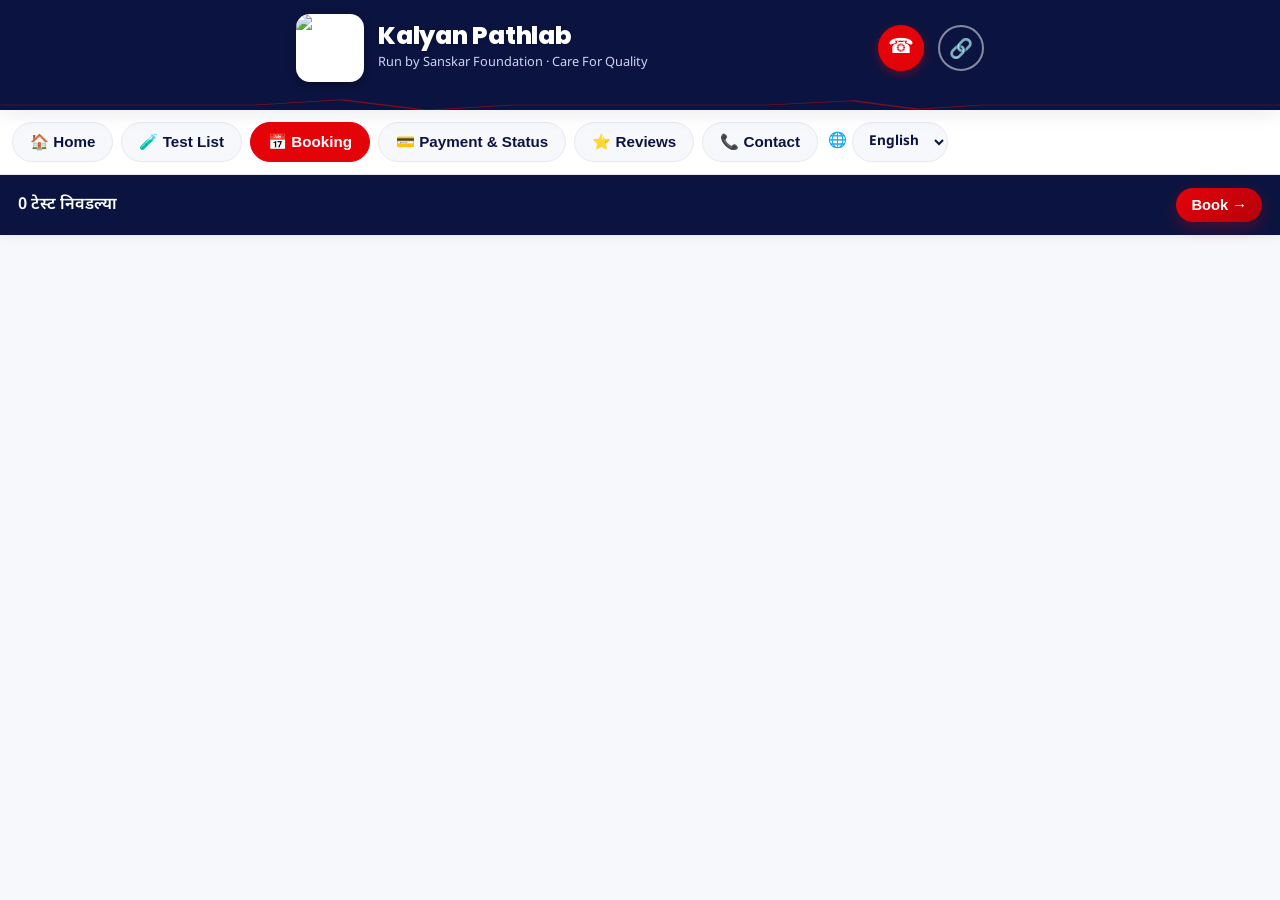
==== commit ea35e655: "Add files via upload" ====
--- a/index.html
+++ b/index.html
@@ -2,182 +2,380 @@
 <html lang="en">
 <head>
 <meta charset="UTF-8" />
-<meta name="viewport" content="width=device-width, initial-scale=1.0" />
-<title>Kalyan Pathlab — Diagnostic Testing, Kalyan East</title>
-<meta name="description" content="Kalyan Pathlab offers blood tests, full body checkups and COVID-19 testing in Kalyan East. Home sample collection. Accurate reports, trusted service." />
+<meta name="viewport" content="width=device-width, initial-scale=1.0, viewport-fit=cover" />
+<title>Kalyan Pathlab — ऑनलाइन ब्लड टेस्ट बुकिंग</title>
+<meta name="description" content="Kalyan Pathlab (संस्कार फाउंडेशन संचलित) - सर्व ब्लड टेस्टवर 30% ते 70% सवलत. कल्याण, डोंबिवली, अंबरनाथ, बदलापूर, उल्हासनगर, ठाणे, मुंबई, नवी मुंबई येथे मोफत होम सर्विस." />
 <meta name="theme-color" content="#0b1440" />
-<link rel="icon" href="./book/icons/icon-192.png" />
+<meta property="og:title" content="Kalyan Pathlab — ऑनलाइन ब्लड टेस्ट बुकिंग" />
+<meta property="og:description" content="सर्व ब्लड टेस्टवर 30% ते 70% सवलत. मोफत होम सॅम्पल कलेक्शन." />
+<meta property="og:image" content="./icons/icon-512.png" />
+<link rel="manifest" href="./manifest.json" />
+<link rel="icon" href="./icons/icon-192.png" />
+<link rel="apple-touch-icon" href="./icons/icon-192.png" />
 <link rel="preconnect" href="https://fonts.googleapis.com" />
 <link rel="preconnect" href="https://fonts.gstatic.com" crossorigin />
 <link href="https://fonts.googleapis.com/css2?family=Poppins:wght@500;600;700;800&family=Noto+Sans+Devanagari:wght@400;500;600;700;800&display=swap" rel="stylesheet" />
-<link rel="stylesheet" href="./main-style.css" />
+<link rel="stylesheet" href="./style.css" />
 </head>
 <body>
 
-<div class="ticker" data-i18n="ticker">30% to 70% off on various blood tests — call and book today</div>
-
+<!-- ===== TOP BAR ===== -->
 <header class="topbar">
   <div class="topbar-inner">
-    <img src="./logo_mark.png" alt="Kalyan Pathlab" class="topbar-logo" />
+    <img src="./icons/logo.png" alt="Kalyan Pathlab" class="topbar-logo" />
     <div class="topbar-text">
       <span class="topbar-name">Kalyan Pathlab</span>
-      <span class="topbar-tag" data-i18n="tagline">Pathology Laboratory · Kalyan East</span>
-    </div>
-    <nav class="topbar-nav">
-      <a href="#services" data-i18n="nav_services">Services</a>
-      <a href="#about" data-i18n="nav_about">About</a>
-      <a href="#gallery" data-i18n="nav_gallery">Gallery</a>
-      <a href="#reviews" data-i18n="nav_reviews">Reviews</a>
-      <a href="#contact" data-i18n="nav_contact">Contact</a>
-    </nav>
-    <div class="topbar-actions">
-      <select id="langSelect" class="lang-select" aria-label="Language / भाषा">
-        <option value="en">🌐 English</option>
-        <option value="mr">🌐 मराठी</option>
-        <option value="hi">🌐 हिंदी</option>
-      </select>
-      <a class="btn-call-icon" href="tel:+919870020674" aria-label="Call">☎</a>
-    </div>
+      <span class="topbar-tag" data-i18n="tagline">संस्कार फाउंडेशन संचलित · Care For Quality</span>
+    </div>
+    <a class="topbar-call" href="tel:+919870020674" aria-label="कॉल करा">☎</a>
+    <button type="button" class="topbar-share" id="shareBtn" aria-label="शेअर करा">🔗</button>
+  </div>
+  <div class="ecg-line" aria-hidden="true">
+    <svg viewBox="0 0 600 40" preserveAspectRatio="none"><polyline points="0,20 60,20 80,5 100,35 120,20 180,20 200,8 215,32 230,20 300,20 320,5 340,35 360,20 420,20 440,8 455,32 470,20 600,20"/></svg>
   </div>
 </header>
 
-<section class="hero" style="padding-bottom:0;">
-  <div class="hero-inner">
-    <div class="hero-copy">
-      <div class="hero-eyebrow" data-i18n="hero_eyebrow">Kalyan East · Run by Sanskar Foundation</div>
-      <h1 data-i18n-html="hero_title">Your results,<br /><em>read clearly.</em></h1>
-      <p class="hero-sub" data-i18n="hero_sub">Blood tests, full body checkups and COVID-19 testing — done carefully, explained simply. Home sample collection available.</p>
-      <div class="hero-actions">
-        <a href="tel:+919870020674" class="btn btn-primary"><span data-i18n="btn_call">Call</span> — 98700 20674</a>
-        <a href="https://wa.me/919870020674?text=Hi%2C%20I%27d%20like%20to%20book%20a%20test%20at%20Kalyan%20Pathlab" target="_blank" rel="noopener" class="btn btn-whatsapp" data-i18n="btn_whatsapp">WhatsApp</a>
-      </div>
-      <div class="hero-actions">
-        <a href="./book/" class="btn btn-app">📱 <span data-i18n="btn_download_app">Download Our Booking App</span></a>
-      </div>
-    </div>
-    <div class="hero-photo">
-      <img src="./equipment.jpg" alt="Kalyan Pathlab automated testing equipment" />
-      <div class="hero-photo-cap" data-i18n="hero_photo_cap">Our actual lab — Kalyan East</div>
+<!-- ===== MAIN NAV TABS + भाषा निवड (एकाच रांगेत) ===== -->
+<nav class="main-nav" id="mainNav">
+  <button type="button" class="nav-btn" data-section="home" data-i18n="nav_home">🏠 मुख्यपृष्ठ</button>
+  <button type="button" class="nav-btn" data-section="tests" data-i18n="nav_tests">🧪 टेस्ट लिस्ट</button>
+  <button type="button" class="nav-btn nav-primary" data-section="booking" data-i18n="nav_booking">📅 बुकिंग</button>
+  <button type="button" class="nav-btn" data-section="payment" data-i18n="nav_payment">💳 पेमेंट व स्थिती</button>
+  <button type="button" class="nav-btn" data-section="reviews" data-i18n="nav_reviews">⭐ रिव्ह्यूज</button>
+  <button type="button" class="nav-btn" data-section="contact" data-i18n="nav_contact">📞 संपर्क</button>
+  <span class="nav-lang">
+    <span class="nav-lang-icon">🌐</span>
+    <select id="langSelect" aria-label="Language / भाषा">
+      <option value="en">English</option>
+      <option value="mr">मराठी</option>
+      <option value="hi">हिंदी</option>
+    </select>
+  </span>
+</nav>
+
+<div id="notifBanner" class="confirm-banner" hidden></div>
+
+<!-- ===== HOME ===== -->
+<div class="page-section" id="section-home" hidden>
+  <section class="home">
+
+    <div class="home-hero">
+      <svg class="home-hero-drop" viewBox="0 0 24 24" aria-hidden="true"><path d="M12 2.5s7 8.3 7 13.3a7 7 0 1 1-14 0c0-5 7-13.3 7-13.3Z"/></svg>
+      <span class="home-hero-badge" data-i18n="discount_badge">सर्व टेस्टवर 30% ते 70% सवलत</span>
+      <h1 data-i18n="hero_title">घरबसल्या ब्लड टेस्ट, कमी किमतीत</h1>
+      <p data-i18n="hero_sub">मोफत होम सॅम्पल कलेक्शन. रिपोर्ट WhatsApp, ईमेल किंवा हार्ड कॉपीमध्ये.</p>
+      <div class="home-hero-actions">
+        <button type="button" class="btn btn-primary jump-to" data-section="booking" data-i18n="hero_cta_book">📅 आत्ता बुक करा</button>
+        <button type="button" class="btn btn-ghost jump-to" data-section="tests" data-i18n="hero_cta_rates">रेट लिस्ट पहा</button>
+      </div>
+    </div>
+
+    <ul class="trust-row">
+      <li><span aria-hidden="true">🏠</span><b data-i18n="trust_free">मोफत होम कलेक्शन</b></li>
+      <li><span aria-hidden="true">💸</span><b data-i18n="trust_off">30–70% सवलत</b></li>
+      <li><span aria-hidden="true">📲</span><b data-i18n="trust_report">रिपोर्ट WhatsApp वर</b></li>
+    </ul>
+
+    <h2 class="home-h" data-i18n="popular_heading">लोकप्रिय टेस्ट</h2>
+    <div class="popular-row" id="popularTests"></div>
+
+    <h2 class="home-h" data-i18n="how_heading">बुकिंग कशी करायची</h2>
+    <ol class="steps">
+      <li><span class="step-num">1</span><div><b data-i18n="step1_t">टेस्ट निवडा</b><small data-i18n="step1_d">रेट लिस्टमधून निवडा किंवा नाव टाईप करा.</small></div></li>
+      <li><span class="step-num">2</span><div><b data-i18n="step2_t">वेळ व पत्ता भरा</b><small data-i18n="step2_d">सॅम्पल कलेक्शनचा दिवस व वेळ सांगा.</small></div></li>
+      <li><span class="step-num">3</span><div><b data-i18n="step3_t">घरी सॅम्पल, मग रिपोर्ट</b><small data-i18n="step3_d">आमचा टेक्निशियन घरी येतो. रिपोर्ट तुम्हाला पाठवतो.</small></div></li>
+    </ol>
+
+    <h2 class="home-h" data-i18n="cities_heading">या शहरांत मोफत होम सर्विस</h2>
+    <div class="chip-row" id="cityChips"></div>
+
+    <h2 class="home-h" data-i18n="home_reviews_heading">पेशंट्स काय म्हणतात</h2>
+    <div class="popular-row" id="homeReviews"></div>
+    <button type="button" class="link-btn jump-to" data-section="reviews" style="display:block;margin:4px auto 0" data-i18n="home_reviews_all">सर्व रिव्ह्यू पहा</button>
+
+    <div class="home-tiles">
+      <button type="button" class="menu-tile jump-to" data-section="tests">
+        <span class="menu-tile-icon">💰</span>
+        <span class="menu-tile-label" data-i18n="nav_ratelist_label">टेस्ट रेट लिस्ट</span>
+      </button>
+      <button type="button" class="menu-tile jump-to" data-section="payment">
+        <span class="menu-tile-icon">🔎</span>
+        <span class="menu-tile-label" data-i18n="tile_status">बुकिंग स्थिती</span>
+      </button>
+      <button type="button" class="menu-tile jump-to" data-section="reviews">
+        <span class="menu-tile-icon">⭐</span>
+        <span class="menu-tile-label" data-i18n="nav_reviews_label">Review</span>
+      </button>
+      <button type="button" class="menu-tile jump-to" data-section="contact">
+        <span class="menu-tile-icon">📞</span>
+        <span class="menu-tile-label" data-i18n="nav_contact_label">Contact</span>
+      </button>
+    </div>
+
+    <a href="https://wa.me/919870020674?text=Namaskar%2C%20mala%20blood%20test%20booking%20baddal%20mahiti%20havi%20aahe" target="_blank" rel="noopener" class="btn btn-whatsapp btn-block" style="margin-top:18px" data-i18n="btn_whatsapp_ask">WhatsApp वर विचारा</a>
+  </section>
+</div>
+
+<!-- ===== TEST LIST ===== -->
+<div class="page-section" id="section-tests" hidden>
+  <section class="tests" id="tests">
+    <h2 data-i18n="tests_heading">टेस्ट व किंमत यादी</h2>
+    <div class="search-box">
+      <input type="search" id="testSearch" placeholder="टेस्टचे नाव टाईप करा… उदा. Thyroid, Sugar, CBC" data-i18n-placeholder="tests_search_placeholder" />
+    </div>
+    <div class="category-tabs" id="categoryTabs"></div>
+    <div id="testListWrap" hidden></div>
+    <p class="no-result" id="noResult" hidden data-i18n="no_result">तुम्ही शोधलेली टेस्ट यादीत नाही? काळजी नाही — कॉल करा, आमच्याकडे उपलब्ध असू शकते.</p>
+  </section>
+
+  <div class="test-modal" id="testModal" hidden>
+    <div class="test-modal-backdrop" id="testModalBackdrop"></div>
+    <div class="test-modal-sheet">
+      <div class="test-modal-header">
+        <h3 id="testModalTitle"></h3>
+        <button type="button" id="testModalClose" class="test-modal-close" aria-label="Close">✕</button>
+      </div>
+      <div class="test-modal-body" id="testModalBody"></div>
     </div>
   </div>
-  <div class="stats-strip">
-    <div><strong>30–70%</strong><span data-i18n="stat_off">Off select blood tests</span></div>
-    <div><strong data-i18n="stat_home_word">Home</strong><span data-i18n="stat_home_sub">Sample collection</span></div>
-    <div><strong>2</strong><span data-i18n="stat_lines">Direct phone lines</span></div>
-    <div><strong data-i18n="stat_digital_word">Digital</strong><span data-i18n="stat_digital_sub">Reports</span></div>
-  </div>
-</section>
-
-<div class="app-banner">
-  <h3 data-i18n="app_banner_title">📱 Book Faster with Our App</h3>
-  <p data-i18n="app_banner_sub">See exact prices for 50+ tests, book a home visit, and track it all — right from your phone. Free, no installation from an app store needed.</p>
-  <a href="./book/" class="btn btn-primary" data-i18n="btn_open_app">Open Booking App →</a>
-</div>
-
-<section id="services">
-  <h2 data-i18n="services_heading">A full range of diagnostics, under one roof.</h2>
-  <p class="section-sub" data-i18n="services_sub">Type to search a test or profile — from routine screening to complete checkups.</p>
-  <div class="search-box">
-    <input type="search" id="testSearch" placeholder="Search a test…" data-i18n-placeholder="search_placeholder" />
-  </div>
-  <div class="service-grid" id="serviceGrid">
-    <div class="service-card"><span class="service-num">01</span><h3>Complete Blood Count (CBC)</h3><p>Hemoglobin, WBC count, RBC count, Platelet count and other parameters</p></div>
-    <div class="service-card"><span class="service-num">02</span><h3>Kidney Function Test (KFT)</h3><p>Urea, Creatinine, Uric Acid, eGFR, Sodium, Potassium, Chloride</p></div>
-    <div class="service-card"><span class="service-num">03</span><h3>Liver Function Test (LFT)</h3><p>SGPT, SGOT, Bilirubin, ALP, GGT, Total Protein, Albumin/Globulin ratio</p></div>
-    <div class="service-card"><span class="service-num">04</span><h3>Diabetes Profile</h3><p>Fasting & PP blood sugar, HbA1c, average & estimated glucose</p></div>
-    <div class="service-card"><span class="service-num">05</span><h3>Lipid Profile</h3><p>Total, HDL & LDL Cholesterol, VLDL, Triglycerides, LDL/HDL ratio</p></div>
-    <div class="service-card"><span class="service-num">06</span><h3>Thyroid Profile</h3><p>T3, T4, TSH (Ultrasensitive – 4th generation)</p></div>
-    <div class="service-card"><span class="service-num">07</span><h3>Iron Profile</h3><p>Iron, TIBC, Transferrin Saturation, Ferritin</p></div>
-    <div class="service-card"><span class="service-num">08</span><h3>Vitamin Profile</h3><p>Vitamin B12, Vitamin D (25-Hydroxy), Calcium</p></div>
-    <div class="service-card"><span class="service-num">09</span><h3>Urine Analysis (CUE)</h3><p>Colour, appearance, specific gravity, pH, protein, sugar, microscopic examination</p></div>
-    <div class="service-card"><span class="service-num">10</span><h3>Other Tests</h3><p>ECG, CRP, RA Factor, Serum Uric Acid, ASO Titer</p></div>
-    <div class="service-card"><span class="service-num">11</span><h3>Full Body Checkup Packages</h3><p>Comprehensive packages screening the major organs and systems in a single visit</p></div>
-    <div class="service-card"><span class="service-num">12</span><h3>COVID-19 Testing</h3><p>Fast, reliable testing with reports for travel or clearance</p></div>
-  </div>
-  <p class="no-result" id="noResult" data-i18n="no_result">No matching test found — call us, we likely still offer it.</p>
-
-  <div class="home-visit-box">
-    <h3 data-i18n="home_visit_title">Can't visit us? We'll come to you.</h3>
-    <p data-i18n="home_visit_sub">Free home sample collection available across these cities:</p>
-    <div class="city-chip-row">
-      <span data-i18n="city_kalyan">Kalyan</span>
-      <span data-i18n="city_dombivli">Dombivli</span>
-      <span data-i18n="city_ambernath">Ambernath</span>
-      <span data-i18n="city_badlapur">Badlapur</span>
-      <span data-i18n="city_ulhasnagar">Ulhasnagar</span>
-      <span data-i18n="city_thane">Thane</span>
-      <span data-i18n="city_mumbai">Mumbai</span>
-      <span data-i18n="city_navimumbai">Navi Mumbai</span>
-    </div>
-    <a href="tel:+919870020674" class="btn btn-outline-light" data-i18n="btn_book_home">Book Home Collection</a>
-  </div>
-</section>
-
-<section id="about">
-  <h2 data-i18n="about_heading">Local, careful, and easy to reach.</h2>
-  <div class="about">
-    <div class="about-photo"><img src="./lab-tech.jpg" alt="Lab technician examining a sample at Kalyan Pathlab" /></div>
-    <div>
-      <p data-i18n="about_para">Kalyan Pathlab is a trusted diagnostic centre in Kalyan East, operated under Sanskar Foundation. Whether it's a single blood test or a full body checkup, our team handles every sample with care — processed on modern, automated equipment and reviewed before the report reaches you.</p>
-      <div class="feature-tags">
-        <span data-i18n="tag_fast">Fast & accurate reports</span>
-        <span data-i18n="tag_private">Privacy & trusted service</span>
-        <span data-i18n="tag_modern">Testing on modern equipment</span>
-      </div>
-      <div class="about-stats">
-        <div><strong>12+</strong><span data-i18n="stat_categories">Test categories offered</span></div>
-        <div><strong>2</strong><span data-i18n="stat_lines">Direct phone lines</span></div>
-      </div>
-    </div>
-  </div>
-</section>
-
-<section id="gallery">
-  <h2 data-i18n="gallery_heading">Inside the lab.</h2>
-  <p class="section-sub" data-i18n="gallery_sub">A look at our equipment and testing process.</p>
-  <div class="gallery-grid">
-    <figure><img src="./equipment.jpg" alt="Automated blood testing machines" /></figure>
-    <figure><img src="./lab-tech.jpg" alt="Lab technician analysing a blood sample" /></figure>
-    <figure><img src="./covid-test.jpg" alt="COVID-19 test sample tubes" /></figure>
-  </div>
-</section>
-
-<section id="reviews">
-  <h2 data-i18n="reviews_heading">What patients are saying.</h2>
-  <p class="section-sub" data-i18n="reviews_sub">Real words from patients who've visited Kalyan Pathlab.</p>
-  <div class="review-grid">
-    <div class="review-card"><span class="stars">★★★★★</span><p>Technicians are very experienced and professional. Blood test rates also very impressive.</p><span class="who">— Purushottam</span></div>
-    <div class="review-card"><span class="stars">★★★★★</span><p>Blood test reports were available at a very low cost compared to other labs.</p><span class="who">— Megha</span></div>
-    <div class="review-card"><span class="stars">★★★★★</span><p>The report is very professional and the technicians are also very supportive.</p><span class="who">— Tushar Kamble</span></div>
-    <div class="review-card"><span class="stars">★★★★★</span><p>सगळ्या टेस्ट खूप कमी पैशात झाल्या. Thanks.</p><span class="who">— Reshma Patil</span></div>
-  </div>
-</section>
-
-<footer id="contact">
-  <h2 class="center" style="color:#fff; text-align:center;" data-i18n="contact_heading">Book a test or ask a question.</h2>
-  <div class="contact-grid">
-    <div>
-      <strong data-i18n="contact_phone">Phone</strong>
-      <p><a href="tel:+919870020674">98700 20674</a> / <a href="tel:+918828111774">88281 11774</a></p>
-    </div>
-    <div>
-      <strong data-i18n="contact_email">Email</strong>
-      <p><a href="mailto:kalyan.pathlab.21@gmail.com">kalyan.pathlab.21@gmail.com</a></p>
-    </div>
-    <div>
-      <strong data-i18n="contact_address">Address</strong>
-      <p>Shop No. 3, 1st Floor, Parvati Apartment, Tisgaon Naka, Kalyan East – 421306</p>
-      <a href="https://www.google.com/maps/search/?api=1&query=Parvati%20Apartment%20Tisgaon%20Naka%20Kalyan%20East%20421306" target="_blank" rel="noopener" data-i18n="contact_directions">Get directions →</a>
-    </div>
-    <div>
-      <strong data-i18n="contact_timings">Timings</strong>
-      <p data-i18n="timings_weekday">Monday – Saturday: 7:00 AM – 9:00 PM</p>
-      <p data-i18n="timings_sunday">Sunday: 8:00 AM – 1:00 PM</p>
-    </div>
-  </div>
-  <p class="copyright" data-i18n="copyright">© Kalyan Pathlab, Kalyan East · Run by Sanskar Foundation</p>
-</footer>
-
-<script src="./main-script.js"></script>
+</div>
+
+<!-- ===== CART / SELECTED (नेहमी दिसणारी पट्टी) ===== -->
+<div class="cart-bar" id="cartBar" hidden>
+  <span id="cartSummary">0 टेस्ट निवडल्या</span>
+  <button type="button" class="btn btn-primary btn-sm jump-to" data-section="booking" data-i18n="cart_book_btn">बुक करा →</button>
+</div>
+
+<!-- ===== BOOKING FORM ===== -->
+<div class="page-section" id="section-booking" hidden>
+  <section class="booking" id="booking">
+    <h2 data-i18n="booking_heading">बुकिंग फॉर्म</h2>
+    <p class="section-sub" data-i18n="booking_sub">खालील माहिती भरा — बुकिंग झाल्यावर तुम्हाला व आम्हाला दोघांनाही कन्फर्मेशन मिळेल.</p>
+
+    <form id="bookingForm" novalidate>
+      <ol class="bprog" id="bookingProgress" aria-label="Steps">
+        <li data-step="1" class="on"><span>1</span><b data-i18n="bstep1">टेस्ट</b></li>
+        <li data-step="2"><span>2</span><b data-i18n="bstep2">पत्ता</b></li>
+        <li data-step="3"><span>3</span><b data-i18n="bstep3">वेळ व पेमेंट</b></li>
+      </ol>
+
+      <!-- ===== STEP 1: टेस्ट ===== -->
+      <div class="bstep" data-step="1">
+      <div class="selected-tests-box" id="selectedTestsBox">
+        <strong data-i18n="selected_tests_label">निवडलेल्या टेस्ट:</strong>
+        <div id="selectedTestsList" class="selected-list">कोणतीही टेस्ट निवडलेली नाही — <button type="button" class="link-btn jump-to" data-section="tests">टेस्ट लिस्टमधून निवडा</button> किंवा खाली टाईप करा.</div>
+      </div>
+
+      <label><span data-i18n="label_manual_test">टेस्ट/पॅकेजचे नाव (हवं असल्यास टाईप करा)</span>
+        <input type="text" id="manualTest" placeholder="उदा. Full Body Checkup" />
+      </label>
+
+      <label><span data-i18n="label_prescription">डॉक्टरचे प्रिस्क्रिप्शन (असल्यास, ऐच्छिक)</span>
+        <input type="file" id="prescription" accept="image/*,.pdf" />
+      </label>
+
+      <div class="bstep-nav"><button type="button" class="btn btn-primary btn-block step-next" data-i18n="step_next">पुढे →</button></div>
+      </div>
+
+      <!-- ===== STEP 2: माहिती व पत्ता ===== -->
+      <div class="bstep" data-step="2" hidden>
+      <label><span data-i18n="label_fullname">तुमचे पूर्ण नाव *</span>
+        <input type="text" id="fullName" required placeholder="पूर्ण नाव" data-i18n-placeholder="placeholder_fullname" />
+      </label>
+
+      <label><span data-i18n="label_phone">मोबाईल नंबर *</span>
+        <input type="tel" id="phone" required pattern="[0-9]{10}" placeholder="10 अंकी मोबाईल नंबर" data-i18n-placeholder="placeholder_phone" />
+      </label>
+      <p class="returning-note" id="returningPatientNote" hidden></p>
+
+      <label><span data-i18n="label_altphone">पर्यायी संपर्क नंबर</span>
+        <input type="tel" id="altPhone" placeholder="घरचा/दुसरा नंबर (ऐच्छिक)" data-i18n-placeholder="placeholder_altphone" />
+      </label>
+
+      <label><span data-i18n="label_address">पूर्ण पत्ता *</span>
+        <textarea id="address" required placeholder="घर/फ्लॅट नं, इमारत, एरिया, शहर, पिनकोड" data-i18n-placeholder="placeholder_address"></textarea>
+      </label>
+
+      <label><span data-i18n="label_city">शहर *</span>
+        <select id="city" required></select>
+      </label>
+
+      <div class="location-row">
+        <button type="button" id="getLocationBtn" class="btn btn-outline btn-sm" data-i18n="btn_location">📍 माझे सध्याचे लोकेशन जोडा (ऐच्छिक)</button>
+        <span id="locationStatus"></span>
+      </div>
+
+      <label><span data-i18n="label_doctor">रेफरन्स डॉक्टर किंवा स्वतः</span>
+        <input type="text" id="doctor" placeholder="डॉ. चे नाव लिहा, किंवा 'स्वतः' असे लिहा" data-i18n-placeholder="placeholder_doctor" />
+      </label>
+
+      <div class="bstep-nav two"><button type="button" class="btn btn-outline step-back" data-i18n="step_back">← मागे</button><button type="button" class="btn btn-primary step-next" data-i18n="step_next">पुढे →</button></div>
+      </div>
+
+      <!-- ===== STEP 3: वेळ, रिपोर्ट, पेमेंट ===== -->
+      <div class="bstep" data-step="3" hidden>
+      <label><span data-i18n="label_collection_date">सॅम्पल कलेक्शनचा दिवस *</span>
+        <input type="date" id="collectionDate" required />
+      </label>
+
+      <span class="field-label" data-i18n="label_collection_slot">वेळ निवडा *</span>
+      <div class="slot-grid" id="slotGrid">
+        <button type="button" class="slot-btn" data-slot="7:00 AM – 10:00 AM" data-start="7">7 AM – 10 AM</button>
+        <button type="button" class="slot-btn" data-slot="10:00 AM – 1:00 PM" data-start="10">10 AM – 1 PM</button>
+        <button type="button" class="slot-btn" data-slot="1:00 PM – 4:00 PM" data-start="13">1 PM – 4 PM</button>
+        <button type="button" class="slot-btn" data-slot="4:00 PM – 7:00 PM" data-start="16">4 PM – 7 PM</button>
+        <button type="button" class="slot-btn" data-slot="7:00 PM – 9:00 PM" data-start="19">7 PM – 9 PM</button>
+      </div>
+      <input type="hidden" id="collectionTime" value="" />
+      <p class="form-note slot-note" id="slotNote" data-i18n="slot_note">रविवारी सॅम्पल कलेक्शन दुपारी 1 पर्यंत.</p>
+
+      <label data-i18n="label_report_mode">रिपोर्ट कसा हवा? *</label>
+      <div class="radio-row">
+        <label class="radio-pill"><input type="checkbox" name="reportMode" value="Hard Copy" /> <span data-i18n="report_hardcopy">हार्ड कॉपी (घरी)</span></label>
+        <label class="radio-pill"><input type="checkbox" name="reportMode" value="WhatsApp" checked /> <span data-i18n="report_whatsapp">WhatsApp</span></label>
+        <label class="radio-pill"><input type="checkbox" name="reportMode" value="Email" /> <span data-i18n="report_email">ईमेल</span></label>
+      </div>
+
+      
+
+      <label id="emailFieldWrap" hidden><span data-i18n="label_email">ईमेल आयडी</span>
+        <input type="email" id="email" placeholder="report@example.com" />
+      </label>
+
+      <label data-i18n="label_payment">पेमेंट पद्धत *</label>
+      <div class="radio-row">
+        <label class="radio-pill"><input type="radio" name="paymentMethod" value="Cash" checked /> <span data-i18n="payment_cash">कॅश (सॅम्पल कलेक्शनच्या वेळी)</span></label>
+        <label class="radio-pill"><input type="radio" name="paymentMethod" value="UPI" /> <span data-i18n="payment_upi">UPI</span></label>
+      </div>
+      <div id="upiPayBox" class="upi-pay-box" hidden>
+        <img id="upiQrImg" src="./icons/qr.png" alt="UPI QR" />
+        <a id="upiPayLink" href="#" class="btn btn-whatsapp btn-block" data-i18n="pay_via_upi">UPI अ‍ॅपने पे करा →</a>
+        <p class="upi-id-text">UPI ID: <span id="upiIdText">enterprises60658@nyes</span></p>
+      </div>
+
+      <label class="checkbox-row">
+        <input type="checkbox" id="consent" required />
+        <span data-i18n="consent_text">वरील सर्व माहिती बरोबर आहे व मी सॅम्पल कलेक्शनसाठी संपर्क करण्यास संमती देतो.</span>
+      </label>
+
+      <button type="submit" class="btn btn-primary btn-block" data-i18n="btn_confirm_booking">✅ बुकिंग कन्फर्म करा</button>
+      <p class="form-note" data-i18n="booking_form_note">बुकिंगनंतर WhatsApp विंडो उघडेल — तिथे फक्त "Send" दाबा, म्हणजे आमच्याकडे लगेच बुकिंग पोहोचेल.</p>
+      <div class="bstep-nav"><button type="button" class="link-btn step-back" style="display:block;margin:6px auto 0" data-i18n="step_back">← मागे</button></div>
+      </div>
+    </form>
+
+    <div id="confirmBox" class="confirm-box" hidden></div>
+  </section>
+</div>
+
+<!-- ===== PAYMENT ===== -->
+<div class="page-section" id="section-payment" hidden>
+  <section class="payment">
+    <h2 data-i18n="payment_heading">ऑनलाइन पेमेंट (ऐच्छिक)</h2>
+    <p class="section-sub" data-i18n="payment_sub">सॅम्पल कलेक्शनच्या वेळी कॅश किंवा खालील QR कोड स्कॅन करून UPI ने पेमेंट करू शकता.</p>
+    <div class="qr-box">
+      <img id="mainQrImg" src="./icons/qr.png" alt="UPI Payment QR - Kalyan Pathlab" />
+      <p>UPI ID: <strong id="mainUpiIdText">enterprises60658@nyes</strong></p>
+    </div>
+
+    <div class="status-check-box">
+      <h3 data-i18n="status_check_heading">माझी बुकिंग स्थिती / रिपोर्ट पहा</h3>
+      <p class="section-sub" data-i18n="status_check_sub">बुकिंगच्या वेळी दिलेला मोबाईल नंबर टाका.</p>
+      <input type="tel" id="statusPhoneInput" placeholder="10 अंकी मोबाईल नंबर" pattern="[0-9]{10}" data-i18n-placeholder="placeholder_phone" />
+      <button type="button" id="statusCheckBtn" class="btn btn-primary btn-block" style="margin-top:10px;" data-i18n="status_check_btn">स्थिती तपासा</button>
+      <div id="statusResultWrap"></div>
+    </div>
+  </section>
+</div>
+
+<!-- ===== REVIEWS ===== -->
+<div class="page-section" id="section-reviews" hidden>
+  <section class="reviews" id="reviews">
+    <h2 data-i18n="reviews_heading">पेशंट्सचा अनुभव</h2>
+    <p class="section-sub" data-i18n="reviews_sub">आमच्याकडे टेस्ट केलेल्या पेशंट्सचे मत — तुमचाही अनुभव शेअर करा.</p>
+
+    <div class="review-summary">
+      <span class="big-rating" id="avgRating">5.0</span>
+      <span class="stars" id="avgStars">★★★★★</span>
+      <span id="reviewCount">(4 रिव्ह्यू)</span>
+    </div>
+
+    <div class="review-list" id="reviewList"></div>
+
+    <button type="button" id="openReviewModal" class="btn btn-outline btn-block" data-i18n="btn_write_review">✍️ तुमचा रिव्ह्यू लिहा</button>
+
+    <div class="review-panel" id="reviewPanel" hidden>
+      <h3 id="reviewModalTitle" data-i18n="review_modal_title">तुमचा रिव्ह्यू लिहा</h3>
+      <form id="reviewForm">
+        <label><span data-i18n="label_review_name">तुमचे नाव *</span>
+          <input type="text" id="reviewName" required placeholder="तुमचे नाव" data-i18n-placeholder="placeholder_review_name" />
+        </label>
+
+        <label><span data-i18n="label_review_phone">मोबाईल नंबर (फक्त पडताळणीसाठी, पब्लिक दिसणार नाही)</span>
+          <input type="tel" id="reviewPhone" pattern="[0-9]{10}" placeholder="10 अंकी मोबाईल नंबर" data-i18n-placeholder="placeholder_phone" />
+        </label>
+
+        <label><span data-i18n="label_review_test">तुम्ही कोणती टेस्ट/सर्व्हिस घेतली?</span>
+          <input type="text" id="reviewTestTaken" placeholder="उदा. Full Body Checkup" />
+        </label>
+
+        <label data-i18n="label_rating">रेटिंग द्या *</label>
+        <div class="star-picker" id="starPicker">
+          <button type="button" data-val="1" aria-label="1 स्टार">★</button>
+          <button type="button" data-val="2" aria-label="2 स्टार">★</button>
+          <button type="button" data-val="3" aria-label="3 स्टार">★</button>
+          <button type="button" data-val="4" aria-label="4 स्टार">★</button>
+          <button type="button" data-val="5" aria-label="5 स्टार">★</button>
+        </div>
+        <input type="hidden" id="reviewRating" value="0" />
+
+        <label><span data-i18n="label_feedback">तुमचा अभिप्राय *</span>
+          <textarea id="reviewFeedback" required placeholder="तुमचा अनुभव इथे लिहा…" data-i18n-placeholder="placeholder_feedback"></textarea>
+        </label>
+
+        <button type="submit" class="btn btn-primary btn-block" data-i18n="btn_submit_review">रिव्ह्यू सबमिट करा</button>
+        <p class="form-note" data-i18n="review_form_note">रिव्ह्यू आमच्या टीमकडून तपासल्यानंतर पेजवर दिसेल.</p>
+      </form>
+      <div id="reviewThanks" class="confirm-box" hidden></div>
+    </div>
+  </section>
+</div>
+
+<!-- ===== CONTACT / FOOTER ===== -->
+<div class="page-section" id="section-contact" hidden>
+  <footer>
+    <img src="./icons/logo.png" alt="Kalyan Pathlab" class="footer-logo" />
+    <p class="footer-tag" data-i18n="tagline">संस्कार फाउंडेशन संचलित · Care For Quality</p>
+
+    <div class="footer-grid">
+      <div>
+        <strong data-i18n="footer_address_label">पत्ता</strong>
+        <p>Shop No. 3, 1st Floor, Parvati Apartment,<br />Tisgaon Naka, Kalyan East – 421306</p>
+        <a href="https://www.google.com/maps/search/?api=1&query=Parvati%20Apartment%20Tisgaon%20Naka%20Kalyan%20East%20421306" target="_blank" rel="noopener" data-i18n="footer_maps_link">Google Maps वर पहा →</a>
+      </div>
+      <div>
+        <strong data-i18n="footer_contact_label">संपर्क</strong>
+        <p><a href="tel:+919870020674">98700 20674</a> / <a href="tel:+918828111774">88281 11774</a></p>
+        <p><a href="mailto:kalyan.pathlab.21@gmail.com">kalyan.pathlab.21@gmail.com</a></p>
+        <a href="https://wa.me/919870020674" target="_blank" rel="noopener" data-i18n="footer_whatsapp_link">WhatsApp वर मेसेज करा →</a>
+      </div>
+      <div>
+        <strong data-i18n="footer_timing_label">वेळ</strong>
+        <p data-i18n-html="footer_timing_text">सोम - शनि: 7:00 AM – 9:00 PM<br />रवि: 8:00 AM – 1:00 PM</p>
+      </div>
+    </div>
+
+    <div class="main-site-card">
+      <a class="main-site-btn" href="https://swapnilmokal.github.io/kalyan-pathlab/" target="_blank" rel="noopener" data-i18n="main_site_btn">🌐 वेबसाईटला भेट देण्यासाठी क्लिक करा</a>
+    </div>
+    <p class="copyright" data-i18n="copyright">© Kalyan Pathlab, Kalyan East · संस्कार फाउंडेशन संचलित</p>
+  </footer>
+</div>
+
+<div id="toast" class="toast" hidden></div>
+
+<script src="./i18n.js"></script>
+<script src="./tests-data.js"></script>
+<script src="./app.js"></script>
 </body>
 </html>
--- a/style.css
+++ b/style.css
@@ -0,0 +1,313 @@
+:root{
+  --navy:#0b1440;
+  --navy-2:#141f5c;
+  --red:#e5030a;
+  --red-dark:#b5020a;
+  --bg:#f7f8fb;
+  --card:#ffffff;
+  --line:#e7e9f2;
+  --text:#161a2e;
+  --muted:#5c6178;
+  --whatsapp:#25d366;
+  --gold:#f0a500;
+  --radius:14px;
+  --shadow:0 4px 18px rgba(11,20,64,0.08);
+}
+
+*{box-sizing:border-box;}
+html{scroll-behavior:smooth; font-size:100%; -webkit-text-size-adjust:100%; text-size-adjust:100%;}
+body{
+  margin:0;
+  font-family:'Noto Sans Devanagari','Poppins','Segoe UI',system-ui,-apple-system,sans-serif;
+  background:var(--bg);
+  color:var(--text);
+  line-height:1.65;
+  font-size:1rem;
+  -webkit-font-smoothing:antialiased;
+}
+h1,h2,h3{font-family:'Poppins','Noto Sans Devanagari',sans-serif; font-weight:800; margin:0 0 8px; letter-spacing:-0.01em;}
+h2{font-size:1.6rem; color:var(--navy); position:relative; padding-bottom:12px;}
+h2::after{content:""; position:absolute; left:0; bottom:0; width:52px; height:4px; background:linear-gradient(90deg,var(--red),var(--gold)); border-radius:4px;}
+a{color:var(--red); text-decoration:none;}
+section{padding:30px 18px; max-width:720px; margin:0 auto;}
+.section-sub{color:var(--muted); margin-top:-4px; margin-bottom:18px; font-size:1rem;}
+
+/* ===== Topbar ===== */
+.topbar{background:var(--navy); color:#fff; position:sticky; top:0; z-index:50; box-shadow:var(--shadow);}
+.topbar-inner{display:flex; align-items:center; gap:14px; padding:14px 16px; max-width:720px; margin:0 auto;}
+.topbar-logo{width:68px; height:68px; border-radius:14px; object-fit:cover; background:#fff; box-shadow:0 3px 10px rgba(0,0,0,0.3); animation:logoPop .5s ease;}
+.topbar-text{display:flex; flex-direction:column; flex:1; min-width:0;}
+.topbar-name{font-weight:800; font-size:1.55rem; font-family:'Poppins',sans-serif; line-height:1.15; letter-spacing:-0.01em; text-shadow:0 1px 3px rgba(0,0,0,0.25);}
+.topbar-tag{font-size:0.8rem; color:#cfd4ee; white-space:nowrap; overflow:hidden; text-overflow:ellipsis; margin-top:2px;}
+.topbar-call{background:var(--red); color:#fff; width:46px; height:46px; border-radius:50%; display:flex; align-items:center; justify-content:center; font-size:1.3rem; flex-shrink:0; box-shadow:0 3px 10px rgba(229,3,10,0.4); transition:transform .15s ease;}
+.topbar-call:active{transform:scale(0.9);}
+.topbar-share{background:transparent; color:#fff; width:46px; height:46px; border-radius:50%; border:2px solid rgba(255,255,255,0.5); display:flex; align-items:center; justify-content:center; font-size:1.2rem; flex-shrink:0; cursor:pointer; transition:transform .15s ease, background .15s ease;}
+.topbar-share:active{transform:scale(0.9); background:rgba(255,255,255,0.15);}
+@keyframes logoPop{from{opacity:0; transform:scale(0.8);} to{opacity:1; transform:scale(1);}}
+
+.ecg-line{width:100%; height:14px; overflow:hidden; opacity:0.55;}
+.ecg-line svg{width:200%; height:100%; stroke:var(--red); stroke-width:2; fill:none; animation:ecgmove 6s linear infinite;}
+@keyframes ecgmove{from{transform:translateX(0);} to{transform:translateX(-50%);}}
+@media (prefers-reduced-motion: reduce){ .ecg-line svg{animation:none;} }
+
+/* ===== भाषा निवड (आता nav-tabs रांगेतच) ===== */
+.nav-lang{display:inline-flex; align-items:center; gap:5px; flex-shrink:0; margin-left:2px;}
+.nav-lang-icon{font-size:0.95rem;}
+.nav-lang select{border:1.5px solid var(--line); border-radius:999px; padding:9px 12px; font-size:0.85rem; font-weight:700; color:var(--navy); background:var(--bg); font-family:inherit;}
+
+/* ===== Main tab navigation ===== */
+.main-nav{position:sticky; top:0; z-index:49; display:flex; gap:8px; overflow-x:auto; background:#fff; border-bottom:1px solid var(--line); padding:12px; scrollbar-width:none;}
+.main-nav::-webkit-scrollbar{display:none;}
+.nav-btn{flex-shrink:0; border:1.5px solid var(--line); background:var(--bg); color:var(--navy); font-weight:700; font-size:0.95rem; padding:10px 17px; border-radius:999px; cursor:pointer; white-space:nowrap; transition:all .18s ease;}
+.nav-btn.active{background:var(--navy); color:#fff; border-color:var(--navy); box-shadow:0 3px 10px rgba(11,20,64,0.25); transform:translateY(-1px);}
+.nav-btn:active{transform:scale(0.95);}
+.page-section{animation:panelOpen .28s ease; scroll-margin-top:150px;}
+.link-btn{background:none; border:none; color:var(--red); font-weight:700; text-decoration:underline; cursor:pointer; padding:0; font-size:inherit;}
+
+
+/* ---------- Home ---------- */
+.home{padding:16px 16px 28px; max-width:520px; margin:0 auto;}
+.home-hero{position:relative; overflow:hidden; background:linear-gradient(155deg,var(--navy) 0%,#1b2a7a 100%); color:#fff; border-radius:24px; padding:24px 20px 22px; box-shadow:0 14px 34px rgba(11,20,64,0.28);}
+.home-hero-drop{position:absolute; right:-26px; top:-18px; width:170px; height:170px; fill:var(--red); opacity:0.22; transform:rotate(14deg); pointer-events:none;}
+.home-hero > *:not(.home-hero-drop){position:relative;}
+.home-hero-badge{display:inline-block; background:var(--gold); color:#2a1d00; font-weight:800; font-size:0.85rem; padding:6px 14px; border-radius:999px;}
+.home-hero h1{font-size:1.75rem; line-height:1.3; color:#fff; margin:16px 0 8px; max-width:14em;}
+.home-hero p{margin:0 0 20px; color:#cfd4ee; font-size:1rem; max-width:26em;}
+.home-hero-actions{display:flex; flex-direction:column; gap:10px;}
+.home-hero-actions .btn{width:100%;}
+.btn-ghost{background:transparent; color:#fff; border:1.5px solid rgba(255,255,255,0.55);}
+.trust-row{list-style:none; margin:14px 0 0; padding:0; display:grid; grid-template-columns:repeat(3,1fr); gap:8px;}
+.trust-row li{background:var(--card); border:1px solid var(--line); border-radius:14px; padding:12px 6px; display:flex; flex-direction:column; align-items:center; gap:4px; text-align:center; box-shadow:var(--shadow);}
+.trust-row span{font-size:1.4rem;}
+.trust-row b{font-size:0.78rem; line-height:1.25; color:var(--navy);}
+.home-h{font-size:1.1rem; color:var(--navy); margin:26px 0 12px; padding-bottom:0;}
+.home-h::after{display:none;}
+.popular-row{display:flex; gap:10px; overflow-x:auto; scroll-snap-type:x proximity; margin:0 -16px; padding:2px 16px 8px; scrollbar-width:none; -webkit-overflow-scrolling:touch;}
+.popular-row::-webkit-scrollbar{display:none;}
+.pop-card{flex:0 0 160px; scroll-snap-align:start; background:var(--card); border:1.5px solid var(--line); border-radius:16px; padding:14px; display:flex; flex-direction:column; justify-content:space-between; gap:12px; box-shadow:var(--shadow);}
+.pop-name{font-weight:700; font-size:0.92rem; line-height:1.35; color:var(--navy); display:-webkit-box; -webkit-line-clamp:3; -webkit-box-orient:vertical; overflow:hidden;}
+.pop-bottom{display:flex; align-items:flex-end; justify-content:space-between; gap:6px;}
+.pop-price{display:flex; flex-direction:column; line-height:1.2;}
+.pop-price b{font-size:1.15rem; color:var(--red-dark); font-family:'Poppins',sans-serif;}
+.pop-price s{font-size:0.78rem; color:var(--muted);}
+.pop-price em{font-style:normal; font-size:0.72rem; font-weight:700; color:#12793f;}
+.steps{list-style:none; margin:0; padding:0; display:flex; flex-direction:column; gap:10px;}
+.steps li{display:flex; gap:14px; align-items:flex-start; background:var(--card); border:1px solid var(--line); border-radius:14px; padding:13px 14px;}
+.step-num{flex-shrink:0; width:32px; height:32px; border-radius:50%; background:var(--navy); color:#fff; font-weight:800; display:flex; align-items:center; justify-content:center; font-family:'Poppins',sans-serif;}
+.steps b{display:block; color:var(--navy); font-size:0.98rem;}
+.steps small{display:block; color:var(--muted); font-size:0.86rem; line-height:1.45;}
+.home-tiles{display:grid; grid-template-columns:1fr 1fr; gap:12px; margin-top:24px;}
+.menu-tile{background:var(--card); border:1.5px solid var(--line); border-radius:16px; padding:16px 10px; display:flex; flex-direction:column; align-items:center; gap:6px; cursor:pointer; box-shadow:var(--shadow); transition:transform .12s ease;}
+.menu-tile:active{transform:scale(0.95); background:var(--bg);}
+.menu-tile-icon{font-size:1.7rem;}
+.menu-tile-label{font-weight:700; font-size:0.92rem; color:var(--navy); text-align:center;}
+.nav-btn.nav-primary:not(.active){background:var(--red); color:#fff; border-color:var(--red);}
+
+
+/* ---------- Booking: टप्पे व स्लॉट ---------- */
+.bprog{list-style:none; margin:0 0 18px; padding:0; display:flex; gap:8px;}
+.bprog li{flex:1; display:flex; align-items:center; gap:8px; padding:9px 10px; border-radius:12px; background:var(--card); border:1.5px solid var(--line); color:var(--muted); font-size:0.82rem;}
+.bprog li span{width:24px; height:24px; border-radius:50%; background:var(--line); color:var(--navy); font-weight:800; display:flex; align-items:center; justify-content:center; flex-shrink:0; font-size:0.8rem;}
+.bprog li b{line-height:1.2;}
+.bprog li.on{border-color:var(--navy); background:#eaf0fb; color:var(--navy);}
+.bprog li.on span{background:var(--navy); color:#fff;}
+.bprog li.done{color:#137a3f; border-color:#b7ebc9; background:#eafaf0; cursor:pointer;}
+.bprog li.done span{background:#25d366; color:#fff;}
+.bstep{display:flex; flex-direction:column; gap:15px;}
+.bstep[hidden]{display:none;}
+.bstep-nav{display:flex; flex-direction:column; gap:8px;}
+.bstep-nav.two{flex-direction:row;}
+.bstep-nav.two .btn{flex:1; margin-top:0;}
+.field-label{display:block; font-weight:600; font-size:0.95rem; color:var(--navy);}
+.slot-grid{display:grid; grid-template-columns:1fr 1fr; gap:9px;}
+.slot-btn{padding:12px 8px; border-radius:12px; border:1.5px solid var(--line); background:var(--card); color:var(--navy); font-weight:700; font-size:0.92rem; font-family:inherit; cursor:pointer; transition:all .15s ease;}
+.slot-btn.on{background:var(--navy); color:#fff; border-color:var(--navy);}
+.slot-btn:disabled{opacity:0.4; cursor:not-allowed; text-decoration:line-through;}
+.slot-btn:not(:disabled):active{transform:scale(0.97);}
+.slot-note{text-align:left; margin:-6px 0 0;}
+.home-review{flex:0 0 230px;}
+.home-review-text{font-size:0.9rem; line-height:1.45; color:var(--text); display:-webkit-box; -webkit-line-clamp:4; -webkit-box-orient:vertical; overflow:hidden;}
+.home-review .stars{font-size:1rem;}
+.home-review .review-meta{font-size:0.82rem; color:var(--muted); font-weight:700;}
+
+/* ===== Hero ===== */
+.hero{padding-top:32px;}
+.hero-grid{display:flex; flex-direction:column-reverse; gap:26px;}
+.hero-copy{text-align:center; animation:fadeInUp .5s ease;}
+.discount-badge{display:inline-block; background:#fdeaea; color:var(--red-dark); font-weight:700; padding:8px 16px; border-radius:999px; font-size:0.95rem; margin-bottom:16px; border:1px solid #f7c6c6; animation:badgePulse 2.6s ease-in-out infinite;}
+
+.hero h1{font-size:2.15rem; color:var(--navy); line-height:1.28;}
+.hero h1 span{color:var(--red);}
+.hero-sub{color:var(--muted); max-width:520px; margin:14px auto 22px; font-size:1.05rem;}
+.hero-actions{display:flex; gap:12px; justify-content:center; flex-wrap:wrap; margin-bottom:28px;}
+.hero-stats{display:flex; justify-content:center; gap:24px; flex-wrap:wrap;}
+.hero-stats div{display:flex; flex-direction:column; align-items:center;}
+.hero-stats strong{font-size:1.5rem; color:var(--navy); font-family:'Poppins',sans-serif;}
+.hero-stats span{font-size:0.82rem; color:var(--muted);}
+.hero-photo{position:relative; border-radius:20px; overflow:hidden; box-shadow:var(--shadow); animation:fadeInUp .6s ease;}
+.hero-photo img{width:100%; height:220px; object-fit:cover; display:block;}
+
+@keyframes fadeInUp{from{opacity:0; transform:translateY(16px);} to{opacity:1; transform:translateY(0);}}
+@keyframes badgePulse{0%,100%{box-shadow:0 0 0 0 rgba(229,3,10,0.15);} 50%{box-shadow:0 0 0 6px rgba(229,3,10,0);}}
+@media (prefers-reduced-motion: reduce){ .hero-copy,.hero-photo,.discount-badge{animation:none;} }
+
+/* ===== About ===== */
+.about{display:flex; flex-direction:column; gap:20px;}
+.about-photo img{width:100%; border-radius:18px; box-shadow:var(--shadow); object-fit:cover; max-height:280px;}
+.about-copy p{color:var(--muted); font-size:1.02rem;}
+.about-stats{display:flex; gap:26px; margin-top:14px;}
+.about-stats strong{display:block; font-size:1.4rem; color:var(--navy); font-family:'Poppins',sans-serif;}
+.about-stats span{font-size:0.85rem; color:var(--muted);}
+
+/* ===== Gallery ===== */
+.gallery-grid{display:grid; grid-template-columns:repeat(3,1fr); gap:10px;}
+.gallery-grid figure{margin:0; border-radius:14px; overflow:hidden; box-shadow:var(--shadow); transition:transform .2s ease;}
+.gallery-grid figure:active{transform:scale(0.96);}
+.gallery-grid img{width:100%; height:120px; object-fit:cover; display:block;}
+
+@media (min-width:640px){
+  .hero-grid{flex-direction:row; align-items:center;}
+  .hero-copy{flex:1; text-align:left;}
+  .hero-photo{flex:1;}
+  .hero-photo img{height:280px;}
+  .hero-actions{justify-content:flex-start;}
+  .hero-stats{justify-content:flex-start;}
+  .about{flex-direction:row; align-items:center;}
+  .about-photo{flex:1;}
+  .about-copy{flex:1.2;}
+  .gallery-grid img{height:160px;}
+}
+
+/* ===== Buttons ===== */
+.btn{display:inline-flex; align-items:center; justify-content:center; gap:7px; padding:14px 24px; border-radius:999px; font-weight:700; font-size:1.02rem; border:none; cursor:pointer; transition:transform .12s ease, box-shadow .12s ease; position:relative; overflow:hidden;}
+.btn:active{transform:scale(0.97);}
+.btn-primary{background:linear-gradient(135deg,var(--red),var(--red-dark)); color:#fff; box-shadow:0 6px 16px rgba(229,3,10,0.28);}
+.btn-whatsapp{background:linear-gradient(135deg,#2fe07a,var(--whatsapp)); color:#fff; box-shadow:0 6px 16px rgba(37,211,102,0.28);}
+.btn-outline{background:transparent; color:var(--navy); border:2px solid var(--navy);}
+.btn-block{width:100%; margin-top:6px;}
+.btn-sm{padding:9px 15px; font-size:0.92rem;}
+
+/* ===== Cities ===== */
+.cities{padding-top:8px;}
+.chip-row{display:flex; flex-wrap:wrap; gap:9px;}
+.chip-row span{background:var(--card); border:1px solid var(--line); padding:8px 16px; border-radius:999px; font-size:0.92rem; color:var(--navy); font-weight:600;}
+
+/* ===== Tests ===== */
+.search-box input{width:100%; padding:14px 16px; border-radius:12px; border:1.5px solid var(--line); font-size:1rem; background:var(--card);}
+.category-tabs{display:grid; grid-template-columns:repeat(3,1fr); gap:10px; padding:14px 0;}
+.category-tabs button{display:flex; flex-direction:column; align-items:center; justify-content:center; gap:8px; padding:16px 6px; border-radius:16px; border:1.5px solid var(--line); background:var(--card); font-size:0.78rem; font-weight:700; color:var(--navy); cursor:pointer; transition:all .15s ease; box-shadow:var(--shadow);}
+.category-tabs button.active{border-color:var(--red); background:#fff5f5;}
+.category-tabs button:active{transform:scale(0.96);}
+.category-tabs .cat-icon-badge{width:40px; height:40px; border-radius:12px; display:flex; align-items:center; justify-content:center;}
+.category-tabs .cat-icon-badge svg{width:20px; height:20px;}
+.category-tabs .cat-tile-label{text-align:center; line-height:1.2;}
+
+.test-category-title{font-size:1.05rem; color:var(--navy); font-weight:800; margin:18px 0 8px;}
+.test-row{display:flex; align-items:center; justify-content:space-between; gap:10px; background:var(--card); border:1px solid var(--line); border-radius:12px; padding:13px 14px; margin-bottom:9px; animation:fadeInUp .3s ease;}
+.test-row-info{display:flex; flex-direction:column; gap:5px; min-width:0;}
+.test-row-name{font-weight:600; font-size:1rem;}
+.test-row-price{display:flex; align-items:center; flex-wrap:wrap; gap:8px;}
+.test-row-mrp{font-size:0.85rem; color:var(--muted); text-decoration:line-through;}
+.test-row-final{color:var(--red-dark); font-weight:800; font-size:1.1rem;}
+.test-discount-badge{background:#e3f7ea; color:#12793f; font-weight:700; font-size:0.75rem; padding:3px 9px; border-radius:999px;}
+.test-add-btn{background:var(--navy); color:#fff; border:none; width:36px; height:36px; border-radius:50%; font-size:1.25rem; cursor:pointer; flex-shrink:0; transition:transform .2s ease, background .2s ease;}
+.test-add-btn.added{background:var(--whatsapp); animation:addBounce .35s ease;}
+.no-result{color:var(--muted); text-align:center; padding:20px 0; font-size:0.98rem;}
+.search-found-heading{font-weight:800; color:var(--navy); font-size:1.02rem; margin:6px 0 14px;}
+
+/* ---------- Category popup (professional bottom-sheet modal) ---------- */
+.test-modal{position:fixed; inset:0; z-index:80;}
+.test-modal-backdrop{position:absolute; inset:0; background:rgba(11,20,64,0.55); animation:fadeIn .18s ease;}
+.test-modal-sheet{position:absolute; left:0; right:0; bottom:0; max-height:86vh; background:var(--card); border-radius:22px 22px 0 0; box-shadow:0 -8px 30px rgba(0,0,0,0.25); display:flex; flex-direction:column; animation:sheetUp .22s ease;}
+.test-modal-header{display:flex; align-items:center; justify-content:space-between; padding:18px 20px 12px; border-bottom:1px solid var(--line); flex-shrink:0;}
+.test-modal-header h3{margin:0; font-size:1.15rem; color:var(--navy);}
+.test-modal-close{background:var(--bg); border:none; width:34px; height:34px; border-radius:50%; font-size:1rem; color:var(--navy); cursor:pointer; flex-shrink:0;}
+.test-modal-body{overflow-y:auto; padding:16px 20px 28px; -webkit-overflow-scrolling:touch;}
+@keyframes fadeIn{from{opacity:0}to{opacity:1}}
+@keyframes sheetUp{from{transform:translateY(30px); opacity:0}to{transform:translateY(0); opacity:1}}
+@keyframes addBounce{0%{transform:scale(1);} 40%{transform:scale(1.25);} 100%{transform:scale(1);}}
+
+/* ===== Cart bar ===== */
+.cart-bar{position:sticky; bottom:0; z-index:40; background:var(--navy); color:#fff; display:flex; align-items:center; justify-content:space-between; padding:13px 18px; box-shadow:0 -4px 14px rgba(0,0,0,0.15); font-size:1.02rem; font-weight:600; animation:slideUp .3s ease;}
+@keyframes slideUp{from{transform:translateY(100%);} to{transform:translateY(0);}}
+
+/* ===== Booking form ===== */
+.booking form{display:flex; flex-direction:column; gap:15px;}
+label{display:flex; flex-direction:column; gap:6px; font-size:0.95rem; font-weight:600; color:var(--navy);}
+input,textarea,select{padding:13px 14px; border-radius:10px; border:1.5px solid var(--line); font-size:1rem; font-family:inherit; background:var(--card); color:var(--text); transition:border-color .15s ease, box-shadow .15s ease;}
+input:focus,textarea:focus,select:focus{outline:none; border-color:var(--navy); box-shadow:0 0 0 3px rgba(11,20,64,0.1);}
+textarea{min-height:74px; resize:vertical;}
+.two-col{display:grid; grid-template-columns:1fr 1fr; gap:10px;}
+.radio-row{display:flex; gap:9px; flex-wrap:wrap;}
+.radio-pill{flex-direction:row; align-items:center; gap:6px; border:1.5px solid var(--line); padding:10px 14px; border-radius:999px; font-weight:600; font-size:0.92rem; background:var(--card); transition:all .15s ease;}
+.radio-pill input{width:auto;}
+.checkbox-row{flex-direction:row; align-items:flex-start; font-weight:500; font-size:0.88rem; color:var(--muted);}
+.checkbox-row input{width:auto; margin-top:3px;}
+.location-row{display:flex; align-items:center; gap:10px; flex-wrap:wrap;}
+#locationStatus{font-size:0.85rem; color:var(--muted);}
+.selected-tests-box{background:#fdf3f3; border:1px dashed #f2b9b9; border-radius:12px; padding:13px 15px; font-size:0.95rem;}
+.selected-list{display:flex; flex-wrap:wrap; gap:6px; margin-top:6px;}
+.selected-list span{background:var(--card); border:1px solid var(--line); padding:6px 11px; border-radius:999px; font-size:0.85rem; display:inline-flex; align-items:center; gap:6px; animation:fadeInUp .25s ease;}
+.selected-list button{border:none; background:none; color:var(--red); cursor:pointer; font-weight:800;}
+.form-note{font-size:0.84rem; color:var(--muted); text-align:center;}
+.returning-note{background:#eef3ff; border:1px solid #c9dbff; border-radius:12px; padding:11px 14px; font-size:0.88rem; color:var(--navy); animation:fadeInUp .25s ease;}
+.confirm-box{margin-top:16px; background:#eafaf0; border:1.5px solid #b7ebc9; border-radius:12px; padding:17px; font-size:0.96rem; animation:fadeInUp .3s ease;}
+.confirm-box a{font-weight:700;}
+
+/* ===== Payment ===== */
+.qr-box{background:var(--card); border:1px solid var(--line); border-radius:16px; padding:22px; text-align:center; box-shadow:var(--shadow);}
+.upi-pay-box{background:#fdf3f3; border:1.5px dashed #f2b9b9; border-radius:14px; padding:16px; text-align:center;}
+.upi-pay-box img{width:140px; height:140px; object-fit:contain; margin:0 auto 12px; border-radius:10px; background:#fff; padding:6px;}
+.upi-id-text{font-size:0.85rem; color:var(--muted); margin-top:8px;}
+.status-check-box{background:var(--card); border:1px solid var(--line); border-radius:16px; padding:20px; box-shadow:var(--shadow); margin-top:18px;}
+
+
+.status-result-card{background:var(--bg); border:1px solid var(--line); border-radius:12px; padding:14px; margin-top:12px;}
+.status-pill{display:inline-block; padding:4px 12px; border-radius:999px; font-size:0.78rem; font-weight:700; margin-bottom:6px;}
+.status-pill.pending{background:#fff3cd; color:#8a6800;}
+.status-pill.confirmed{background:#d4eaff; color:#0a5aa8;}
+.status-pill.completed{background:#d4f5e0; color:#137a3f;}
+.status-pill.cancelled{background:#fde0e0; color:#a12424;}
+.confirm-banner{background:linear-gradient(135deg,#d4f5e0,#eafaf0); border:1.5px solid #8fdcae; border-radius:14px; padding:14px 16px; margin-bottom:16px; font-size:0.92rem; color:#0d5c31; font-weight:600;}
+.qr-box img{width:100%; max-width:260px; border-radius:10px;}
+.qr-box p{margin-top:12px; font-size:0.92rem; color:var(--muted);}
+
+/* ===== Reviews ===== */
+.review-summary{display:flex; align-items:center; gap:10px; margin-bottom:18px;}
+.big-rating{font-size:2rem; font-weight:800; color:var(--navy);}
+.stars{color:var(--gold); font-size:1.2rem;}
+#reviewCount{color:var(--muted); font-size:0.92rem;}
+.review-card{background:var(--card); border:1px solid var(--line); border-radius:12px; padding:15px; margin-bottom:11px; transition:transform .15s ease;}
+.review-card .stars{display:block; margin-bottom:4px;}
+.review-card p{margin:0 0 6px; font-size:1rem;}
+.review-card .review-meta{font-size:0.84rem; color:var(--muted); font-weight:700;}
+
+/* ===== Review Panel (inline, popup नाही) ===== */
+.review-panel{background:var(--card); border:1.5px solid var(--line); border-radius:16px; padding:20px; margin-top:16px; box-shadow:var(--shadow); animation:panelOpen .25s ease;}
+@keyframes panelOpen{from{opacity:0; transform:translateY(-8px);} to{opacity:1; transform:translateY(0);}}
+#reviewForm{display:flex; flex-direction:column; gap:12px; margin-top:10px;}
+.star-picker{display:flex; gap:8px; font-size:2rem;}
+.star-picker button{background:none; border:none; cursor:pointer; color:#d8dae6; padding:0; line-height:1; transition:transform .15s ease;}
+.star-picker button:active{transform:scale(1.2);}
+.star-picker button.on{color:var(--gold);}
+
+/* ===== Footer ===== */
+footer{background:var(--navy); color:#dfe2f5; text-align:center; padding:38px 18px 26px;}
+.footer-logo{width:66px; height:66px; border-radius:14px; background:#fff; margin-bottom:10px; box-shadow:0 3px 10px rgba(0,0,0,0.3);}
+.footer-tag{font-size:0.88rem; color:#aab0d6; margin-bottom:22px;}
+.footer-grid{display:grid; grid-template-columns:1fr; gap:20px; text-align:left; max-width:420px; margin:0 auto 24px;}
+.footer-grid strong{display:block; color:#fff; margin-bottom:5px; font-size:0.92rem;}
+.footer-grid p{margin:0 0 4px; font-size:0.92rem;}
+.footer-grid a{color:#8fd8ff;}
+.main-site-card{margin:0 0 22px;}
+.main-site-btn{display:inline-flex; align-items:center; gap:9px; background:#fff; color:var(--navy); font-weight:800; font-size:1rem; padding:14px 26px; border-radius:999px; box-shadow:0 6px 18px rgba(0,0,0,0.25); transition:transform .15s ease, box-shadow .15s ease;}
+.main-site-btn:active{transform:scale(0.96);}
+.copyright{font-size:0.8rem; color:#8b91bd;}
+
+/* ===== Toast ===== */
+.toast{position:fixed; bottom:20px; left:50%; transform:translateX(-50%); background:var(--navy); color:#fff; padding:13px 22px; border-radius:999px; font-size:0.95rem; z-index:200; box-shadow:var(--shadow); animation:toastIn .25s ease;}
+@keyframes toastIn{from{opacity:0; transform:translate(-50%,10px);} to{opacity:1; transform:translate(-50%,0);}}
+
+@media (min-width:640px){
+  .footer-grid{grid-template-columns:1fr 1fr 1fr;}
+}
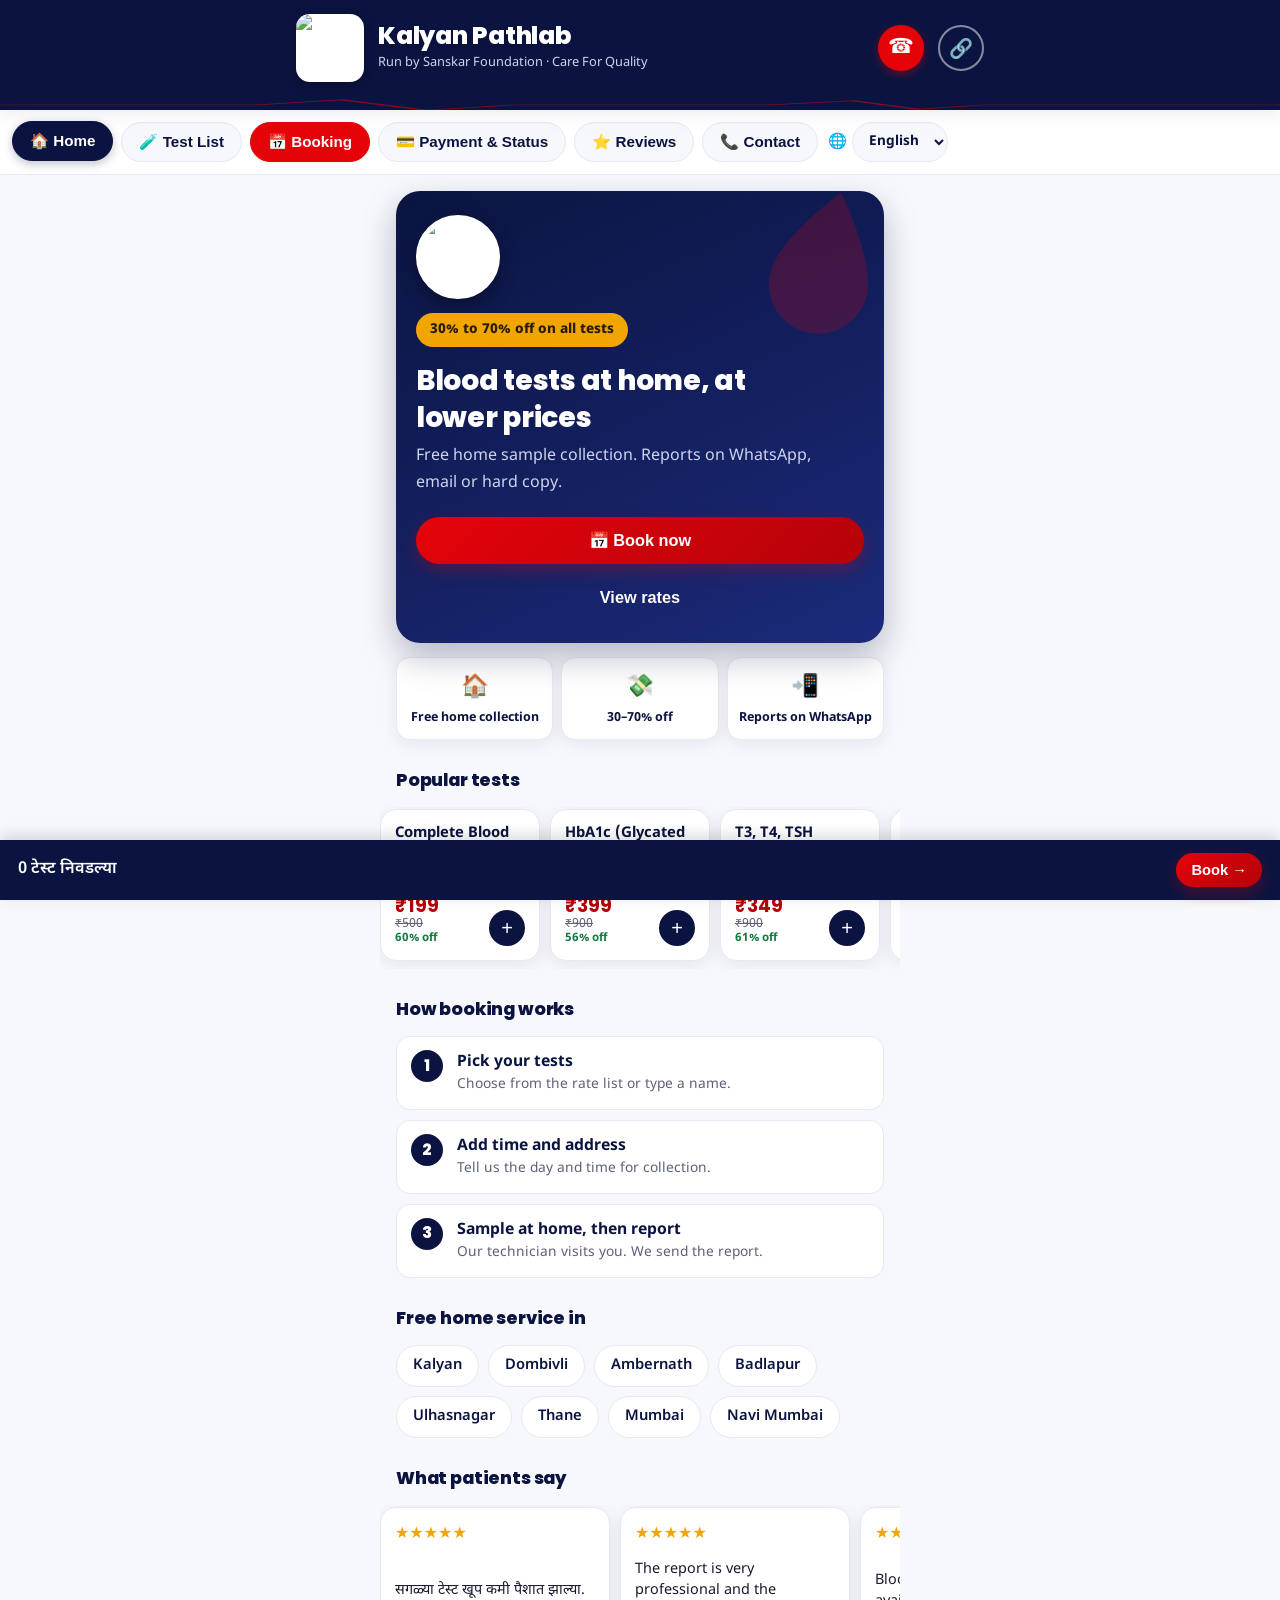
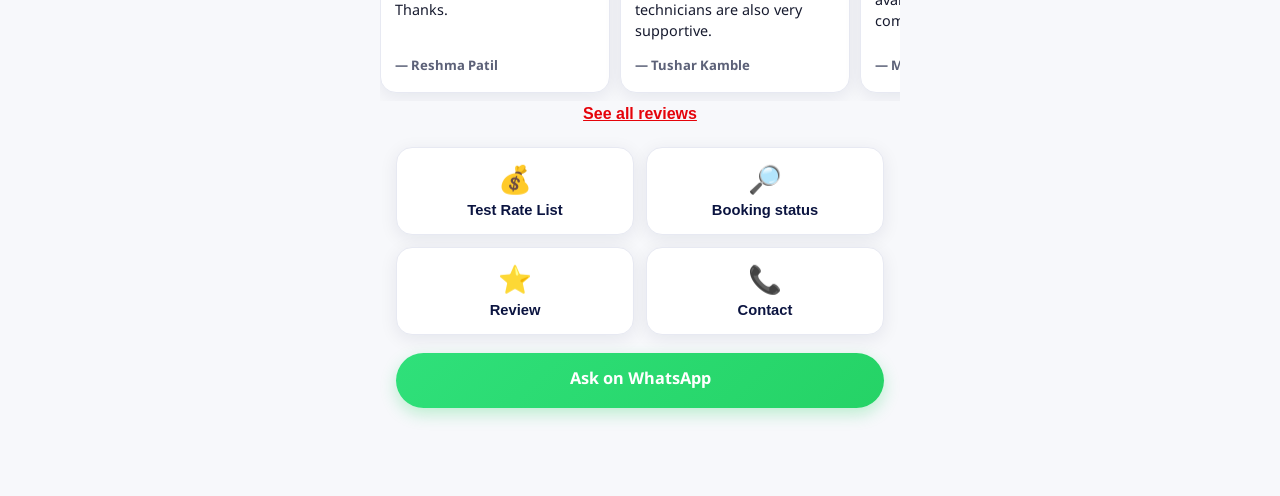
==== commit 3971300d: "Add files via upload" ====
--- a/index.html
+++ b/index.html
@@ -61,6 +61,7 @@
 
     <div class="home-hero">
       <svg class="home-hero-drop" viewBox="0 0 24 24" aria-hidden="true"><path d="M12 2.5s7 8.3 7 13.3a7 7 0 1 1-14 0c0-5 7-13.3 7-13.3Z"/></svg>
+      <img class="home-hero-logo" src="./icons/logo.png" alt="Kalyan Pathlab" width="84" height="84" />
       <span class="home-hero-badge" data-i18n="discount_badge">सर्व टेस्टवर 30% ते 70% सवलत</span>
       <h1 data-i18n="hero_title">घरबसल्या ब्लड टेस्ट, कमी किमतीत</h1>
       <p data-i18n="hero_sub">मोफत होम सॅम्पल कलेक्शन. रिपोर्ट WhatsApp, ईमेल किंवा हार्ड कॉपीमध्ये.</p>
--- a/style.css
+++ b/style.css
@@ -70,6 +70,7 @@
 .home-hero{position:relative; overflow:hidden; background:linear-gradient(155deg,var(--navy) 0%,#1b2a7a 100%); color:#fff; border-radius:24px; padding:24px 20px 22px; box-shadow:0 14px 34px rgba(11,20,64,0.28);}
 .home-hero-drop{position:absolute; right:-26px; top:-18px; width:170px; height:170px; fill:var(--red); opacity:0.22; transform:rotate(14deg); pointer-events:none;}
 .home-hero > *:not(.home-hero-drop){position:relative;}
+.home-hero-logo{display:block; width:84px; height:84px; border-radius:50%; background:#fff; object-fit:cover; margin-bottom:14px; box-shadow:0 6px 18px rgba(0,0,0,0.35); border:3px solid #fff;}
 .home-hero-badge{display:inline-block; background:var(--gold); color:#2a1d00; font-weight:800; font-size:0.85rem; padding:6px 14px; border-radius:999px;}
 .home-hero h1{font-size:1.75rem; line-height:1.3; color:#fff; margin:16px 0 8px; max-width:14em;}
 .home-hero p{margin:0 0 20px; color:#cfd4ee; font-size:1rem; max-width:26em;}
@@ -257,7 +258,7 @@
 /* ===== Payment ===== */
 .qr-box{background:var(--card); border:1px solid var(--line); border-radius:16px; padding:22px; text-align:center; box-shadow:var(--shadow);}
 .upi-pay-box{background:#fdf3f3; border:1.5px dashed #f2b9b9; border-radius:14px; padding:16px; text-align:center;}
-.upi-pay-box img{width:140px; height:140px; object-fit:contain; margin:0 auto 12px; border-radius:10px; background:#fff; padding:6px;}
+.upi-pay-box img{display:block; width:100%; max-width:240px; height:auto; margin:0 auto 12px; border-radius:10px; background:#fff; padding:6px;}
 .upi-id-text{font-size:0.85rem; color:var(--muted); margin-top:8px;}
 .status-check-box{background:var(--card); border:1px solid var(--line); border-radius:16px; padding:20px; box-shadow:var(--shadow); margin-top:18px;}
 
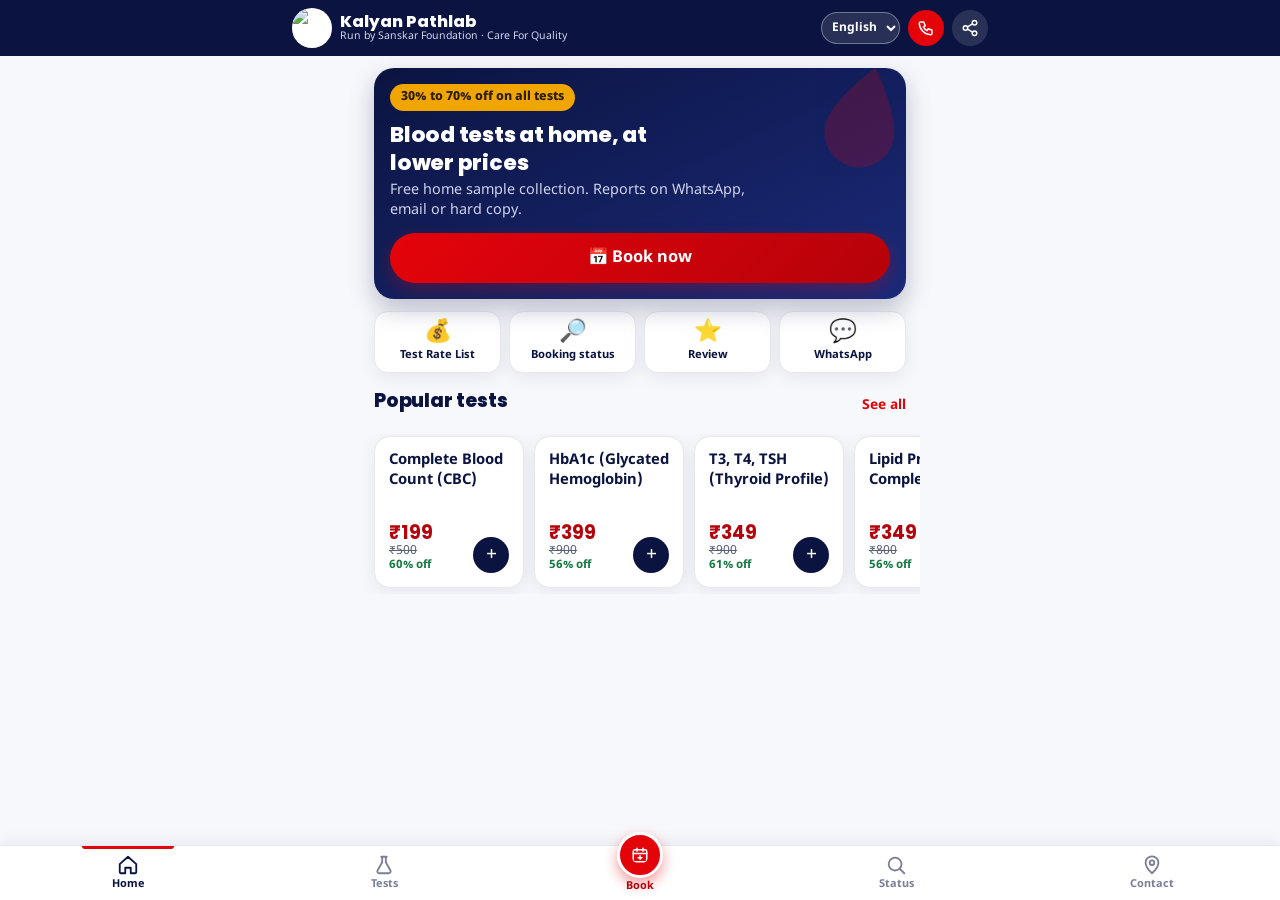
==== commit 641ca691: "Add files via upload" ====
--- a/index.html
+++ b/index.html
@@ -2,10 +2,13 @@
 <html lang="en">
 <head>
 <meta charset="UTF-8" />
-<meta name="viewport" content="width=device-width, initial-scale=1.0, viewport-fit=cover" />
+<meta name="viewport" content="width=device-width, initial-scale=1.0, viewport-fit=cover, interactive-widget=resizes-content" />
 <title>Kalyan Pathlab — ऑनलाइन ब्लड टेस्ट बुकिंग</title>
 <meta name="description" content="Kalyan Pathlab (संस्कार फाउंडेशन संचलित) - सर्व ब्लड टेस्टवर 30% ते 70% सवलत. कल्याण, डोंबिवली, अंबरनाथ, बदलापूर, उल्हासनगर, ठाणे, मुंबई, नवी मुंबई येथे मोफत होम सर्विस." />
 <meta name="theme-color" content="#0b1440" />
+<meta name="mobile-web-app-capable" content="yes" />
+<meta name="apple-mobile-web-app-capable" content="yes" />
+<meta name="apple-mobile-web-app-status-bar-style" content="black-translucent" />
 <meta property="og:title" content="Kalyan Pathlab — ऑनलाइन ब्लड टेस्ट बुकिंग" />
 <meta property="og:description" content="सर्व ब्लड टेस्टवर 30% ते 70% सवलत. मोफत होम सॅम्पल कलेक्शन." />
 <meta property="og:image" content="./icons/icon-512.png" />
@@ -27,74 +30,31 @@
       <span class="topbar-name">Kalyan Pathlab</span>
       <span class="topbar-tag" data-i18n="tagline">संस्कार फाउंडेशन संचलित · Care For Quality</span>
     </div>
-    <a class="topbar-call" href="tel:+919870020674" aria-label="कॉल करा">☎</a>
-    <button type="button" class="topbar-share" id="shareBtn" aria-label="शेअर करा">🔗</button>
-  </div>
-  <div class="ecg-line" aria-hidden="true">
-    <svg viewBox="0 0 600 40" preserveAspectRatio="none"><polyline points="0,20 60,20 80,5 100,35 120,20 180,20 200,8 215,32 230,20 300,20 320,5 340,35 360,20 420,20 440,8 455,32 470,20 600,20"/></svg>
-  </div>
-</header>
-
-<!-- ===== MAIN NAV TABS + भाषा निवड (एकाच रांगेत) ===== -->
-<nav class="main-nav" id="mainNav">
-  <button type="button" class="nav-btn" data-section="home" data-i18n="nav_home">🏠 मुख्यपृष्ठ</button>
-  <button type="button" class="nav-btn" data-section="tests" data-i18n="nav_tests">🧪 टेस्ट लिस्ट</button>
-  <button type="button" class="nav-btn nav-primary" data-section="booking" data-i18n="nav_booking">📅 बुकिंग</button>
-  <button type="button" class="nav-btn" data-section="payment" data-i18n="nav_payment">💳 पेमेंट व स्थिती</button>
-  <button type="button" class="nav-btn" data-section="reviews" data-i18n="nav_reviews">⭐ रिव्ह्यूज</button>
-  <button type="button" class="nav-btn" data-section="contact" data-i18n="nav_contact">📞 संपर्क</button>
-  <span class="nav-lang">
-    <span class="nav-lang-icon">🌐</span>
-    <select id="langSelect" aria-label="Language / भाषा">
+    <select id="langSelect" class="topbar-lang" aria-label="Language / भाषा">
       <option value="en">English</option>
       <option value="mr">मराठी</option>
       <option value="hi">हिंदी</option>
     </select>
-  </span>
-</nav>
-
+    <a class="topbar-btn topbar-call" href="tel:+919870020674" aria-label="कॉल करा"><svg viewBox="0 0 24 24" fill="none" stroke="currentColor" stroke-width="2" stroke-linecap="round" stroke-linejoin="round" aria-hidden="true"><path d="M5 4h4l2 5-2.5 1.5a11 11 0 0 0 5 5L15 13l5 2v4a2 2 0 0 1-2 2A16 16 0 0 1 3 6a2 2 0 0 1 2-2z"/></svg></a>
+    <button type="button" class="topbar-btn" id="shareBtn" aria-label="शेअर करा"><svg viewBox="0 0 24 24" fill="none" stroke="currentColor" stroke-width="2" stroke-linecap="round" stroke-linejoin="round" aria-hidden="true"><circle cx="18" cy="5" r="3"/><circle cx="6" cy="12" r="3"/><circle cx="18" cy="19" r="3"/><path d="M8.6 10.5l6.8-4M8.6 13.5l6.8 4"/></svg></button>
+  </div>
+</header>
+
+<main id="appMain">
 <div id="notifBanner" class="confirm-banner" hidden></div>
 
 <!-- ===== HOME ===== -->
 <div class="page-section" id="section-home" hidden>
   <section class="home">
-
     <div class="home-hero">
       <svg class="home-hero-drop" viewBox="0 0 24 24" aria-hidden="true"><path d="M12 2.5s7 8.3 7 13.3a7 7 0 1 1-14 0c0-5 7-13.3 7-13.3Z"/></svg>
-      <img class="home-hero-logo" src="./icons/logo.png" alt="Kalyan Pathlab" width="84" height="84" />
       <span class="home-hero-badge" data-i18n="discount_badge">सर्व टेस्टवर 30% ते 70% सवलत</span>
       <h1 data-i18n="hero_title">घरबसल्या ब्लड टेस्ट, कमी किमतीत</h1>
       <p data-i18n="hero_sub">मोफत होम सॅम्पल कलेक्शन. रिपोर्ट WhatsApp, ईमेल किंवा हार्ड कॉपीमध्ये.</p>
-      <div class="home-hero-actions">
-        <button type="button" class="btn btn-primary jump-to" data-section="booking" data-i18n="hero_cta_book">📅 आत्ता बुक करा</button>
-        <button type="button" class="btn btn-ghost jump-to" data-section="tests" data-i18n="hero_cta_rates">रेट लिस्ट पहा</button>
-      </div>
-    </div>
-
-    <ul class="trust-row">
-      <li><span aria-hidden="true">🏠</span><b data-i18n="trust_free">मोफत होम कलेक्शन</b></li>
-      <li><span aria-hidden="true">💸</span><b data-i18n="trust_off">30–70% सवलत</b></li>
-      <li><span aria-hidden="true">📲</span><b data-i18n="trust_report">रिपोर्ट WhatsApp वर</b></li>
-    </ul>
-
-    <h2 class="home-h" data-i18n="popular_heading">लोकप्रिय टेस्ट</h2>
-    <div class="popular-row" id="popularTests"></div>
-
-    <h2 class="home-h" data-i18n="how_heading">बुकिंग कशी करायची</h2>
-    <ol class="steps">
-      <li><span class="step-num">1</span><div><b data-i18n="step1_t">टेस्ट निवडा</b><small data-i18n="step1_d">रेट लिस्टमधून निवडा किंवा नाव टाईप करा.</small></div></li>
-      <li><span class="step-num">2</span><div><b data-i18n="step2_t">वेळ व पत्ता भरा</b><small data-i18n="step2_d">सॅम्पल कलेक्शनचा दिवस व वेळ सांगा.</small></div></li>
-      <li><span class="step-num">3</span><div><b data-i18n="step3_t">घरी सॅम्पल, मग रिपोर्ट</b><small data-i18n="step3_d">आमचा टेक्निशियन घरी येतो. रिपोर्ट तुम्हाला पाठवतो.</small></div></li>
-    </ol>
-
-    <h2 class="home-h" data-i18n="cities_heading">या शहरांत मोफत होम सर्विस</h2>
-    <div class="chip-row" id="cityChips"></div>
-
-    <h2 class="home-h" data-i18n="home_reviews_heading">पेशंट्स काय म्हणतात</h2>
-    <div class="popular-row" id="homeReviews"></div>
-    <button type="button" class="link-btn jump-to" data-section="reviews" style="display:block;margin:4px auto 0" data-i18n="home_reviews_all">सर्व रिव्ह्यू पहा</button>
-
-    <div class="home-tiles">
+      <button type="button" class="btn btn-primary btn-block jump-to" data-section="booking" data-i18n="hero_cta_book">📅 आत्ता बुक करा</button>
+    </div>
+
+    <div class="quick-grid">
       <button type="button" class="menu-tile jump-to" data-section="tests">
         <span class="menu-tile-icon">💰</span>
         <span class="menu-tile-label" data-i18n="nav_ratelist_label">टेस्ट रेट लिस्ट</span>
@@ -107,13 +67,17 @@
         <span class="menu-tile-icon">⭐</span>
         <span class="menu-tile-label" data-i18n="nav_reviews_label">Review</span>
       </button>
-      <button type="button" class="menu-tile jump-to" data-section="contact">
-        <span class="menu-tile-icon">📞</span>
-        <span class="menu-tile-label" data-i18n="nav_contact_label">Contact</span>
-      </button>
-    </div>
-
-    <a href="https://wa.me/919870020674?text=Namaskar%2C%20mala%20blood%20test%20booking%20baddal%20mahiti%20havi%20aahe" target="_blank" rel="noopener" class="btn btn-whatsapp btn-block" style="margin-top:18px" data-i18n="btn_whatsapp_ask">WhatsApp वर विचारा</a>
+      <a class="menu-tile" href="https://wa.me/919870020674?text=Namaskar%2C%20mala%20blood%20test%20booking%20baddal%20mahiti%20havi%20aahe" target="_blank" rel="noopener">
+        <span class="menu-tile-icon">💬</span>
+        <span class="menu-tile-label" data-i18n="tile_whatsapp">WhatsApp</span>
+      </a>
+    </div>
+
+    <div class="home-row-head">
+      <h2 class="home-h" data-i18n="popular_heading">लोकप्रिय टेस्ट</h2>
+      <button type="button" class="link-btn jump-to" data-section="tests" data-i18n="see_all">सर्व पहा</button>
+    </div>
+    <div class="popular-row" id="popularTests"></div>
   </section>
 </div>
 
@@ -141,17 +105,10 @@
   </div>
 </div>
 
-<!-- ===== CART / SELECTED (नेहमी दिसणारी पट्टी) ===== -->
-<div class="cart-bar" id="cartBar" hidden>
-  <span id="cartSummary">0 टेस्ट निवडल्या</span>
-  <button type="button" class="btn btn-primary btn-sm jump-to" data-section="booking" data-i18n="cart_book_btn">बुक करा →</button>
-</div>
-
 <!-- ===== BOOKING FORM ===== -->
 <div class="page-section" id="section-booking" hidden>
   <section class="booking" id="booking">
     <h2 data-i18n="booking_heading">बुकिंग फॉर्म</h2>
-    <p class="section-sub" data-i18n="booking_sub">खालील माहिती भरा — बुकिंग झाल्यावर तुम्हाला व आम्हाला दोघांनाही कन्फर्मेशन मिळेल.</p>
 
     <form id="bookingForm" novalidate>
       <ol class="bprog" id="bookingProgress" aria-label="Steps">
@@ -181,34 +138,35 @@
       <!-- ===== STEP 2: माहिती व पत्ता ===== -->
       <div class="bstep" data-step="2" hidden>
       <label><span data-i18n="label_fullname">तुमचे पूर्ण नाव *</span>
-        <input type="text" id="fullName" required placeholder="पूर्ण नाव" data-i18n-placeholder="placeholder_fullname" />
+        <input type="text" id="fullName" required autocomplete="name" placeholder="पूर्ण नाव" data-i18n-placeholder="placeholder_fullname" />
       </label>
 
       <label><span data-i18n="label_phone">मोबाईल नंबर *</span>
-        <input type="tel" id="phone" required pattern="[0-9]{10}" placeholder="10 अंकी मोबाईल नंबर" data-i18n-placeholder="placeholder_phone" />
+        <input type="tel" id="phone" required inputmode="numeric" autocomplete="tel-national" pattern="[0-9]{10}" placeholder="10 अंकी मोबाईल नंबर" data-i18n-placeholder="placeholder_phone" />
       </label>
       <p class="returning-note" id="returningPatientNote" hidden></p>
 
-      <label><span data-i18n="label_altphone">पर्यायी संपर्क नंबर</span>
-        <input type="tel" id="altPhone" placeholder="घरचा/दुसरा नंबर (ऐच्छिक)" data-i18n-placeholder="placeholder_altphone" />
-      </label>
-
       <label><span data-i18n="label_address">पूर्ण पत्ता *</span>
-        <textarea id="address" required placeholder="घर/फ्लॅट नं, इमारत, एरिया, शहर, पिनकोड" data-i18n-placeholder="placeholder_address"></textarea>
+        <textarea id="address" rows="2" required placeholder="घर/फ्लॅट नं, इमारत, एरिया, शहर, पिनकोड" data-i18n-placeholder="placeholder_address"></textarea>
       </label>
 
       <label><span data-i18n="label_city">शहर *</span>
         <select id="city" required></select>
       </label>
 
-      <div class="location-row">
-        <button type="button" id="getLocationBtn" class="btn btn-outline btn-sm" data-i18n="btn_location">📍 माझे सध्याचे लोकेशन जोडा (ऐच्छिक)</button>
-        <span id="locationStatus"></span>
-      </div>
-
-      <label><span data-i18n="label_doctor">रेफरन्स डॉक्टर किंवा स्वतः</span>
-        <input type="text" id="doctor" placeholder="डॉ. चे नाव लिहा, किंवा 'स्वतः' असे लिहा" data-i18n-placeholder="placeholder_doctor" />
-      </label>
+      <details class="more-details">
+        <summary data-i18n="more_details">अधिक माहिती (ऐच्छिक)</summary>
+        <label><span data-i18n="label_altphone">पर्यायी संपर्क नंबर</span>
+          <input type="tel" id="altPhone" inputmode="numeric" placeholder="घरचा/दुसरा नंबर (ऐच्छिक)" data-i18n-placeholder="placeholder_altphone" />
+        </label>
+        <label><span data-i18n="label_doctor">रेफरन्स डॉक्टर किंवा स्वतः</span>
+          <input type="text" id="doctor" placeholder="डॉ. चे नाव लिहा, किंवा 'स्वतः' असे लिहा" data-i18n-placeholder="placeholder_doctor" />
+        </label>
+        <div class="location-row">
+          <button type="button" id="getLocationBtn" class="btn btn-outline btn-sm" data-i18n="btn_location">📍 माझे सध्याचे लोकेशन जोडा (ऐच्छिक)</button>
+          <span id="locationStatus"></span>
+        </div>
+      </details>
 
       <div class="bstep-nav two"><button type="button" class="btn btn-outline step-back" data-i18n="step_back">← मागे</button><button type="button" class="btn btn-primary step-next" data-i18n="step_next">पुढे →</button></div>
       </div>
@@ -259,9 +217,8 @@
         <span data-i18n="consent_text">वरील सर्व माहिती बरोबर आहे व मी सॅम्पल कलेक्शनसाठी संपर्क करण्यास संमती देतो.</span>
       </label>
 
-      <button type="submit" class="btn btn-primary btn-block" data-i18n="btn_confirm_booking">✅ बुकिंग कन्फर्म करा</button>
       <p class="form-note" data-i18n="booking_form_note">बुकिंगनंतर WhatsApp विंडो उघडेल — तिथे फक्त "Send" दाबा, म्हणजे आमच्याकडे लगेच बुकिंग पोहोचेल.</p>
-      <div class="bstep-nav"><button type="button" class="link-btn step-back" style="display:block;margin:6px auto 0" data-i18n="step_back">← मागे</button></div>
+      <div class="bstep-nav two"><button type="button" class="btn btn-outline step-back" data-i18n="step_back">← मागे</button><button type="submit" class="btn btn-primary" data-i18n="btn_confirm_booking">✅ बुकिंग कन्फर्म करा</button></div>
       </div>
     </form>
 
@@ -272,19 +229,20 @@
 <!-- ===== PAYMENT ===== -->
 <div class="page-section" id="section-payment" hidden>
   <section class="payment">
-    <h2 data-i18n="payment_heading">ऑनलाइन पेमेंट (ऐच्छिक)</h2>
-    <p class="section-sub" data-i18n="payment_sub">सॅम्पल कलेक्शनच्या वेळी कॅश किंवा खालील QR कोड स्कॅन करून UPI ने पेमेंट करू शकता.</p>
-    <div class="qr-box">
-      <img id="mainQrImg" src="./icons/qr.png" alt="UPI Payment QR - Kalyan Pathlab" />
-      <p>UPI ID: <strong id="mainUpiIdText">enterprises60658@nyes</strong></p>
-    </div>
+    <h2 data-i18n="payment_heading">पेमेंट व बुकिंग स्थिती</h2>
 
     <div class="status-check-box">
       <h3 data-i18n="status_check_heading">माझी बुकिंग स्थिती / रिपोर्ट पहा</h3>
       <p class="section-sub" data-i18n="status_check_sub">बुकिंगच्या वेळी दिलेला मोबाईल नंबर टाका.</p>
-      <input type="tel" id="statusPhoneInput" placeholder="10 अंकी मोबाईल नंबर" pattern="[0-9]{10}" data-i18n-placeholder="placeholder_phone" />
+      <input type="tel" id="statusPhoneInput" inputmode="numeric" placeholder="10 अंकी मोबाईल नंबर" pattern="[0-9]{10}" data-i18n-placeholder="placeholder_phone" />
       <button type="button" id="statusCheckBtn" class="btn btn-primary btn-block" style="margin-top:10px;" data-i18n="status_check_btn">स्थिती तपासा</button>
       <div id="statusResultWrap"></div>
+    </div>
+
+    <div class="qr-box">
+      <p class="qr-title" data-i18n="payment_sub">सॅम्पल कलेक्शनच्या वेळी कॅश किंवा खालील QR कोड स्कॅन करून UPI ने पेमेंट करू शकता.</p>
+      <img id="mainQrImg" src="./icons/qr.png" alt="UPI Payment QR - Kalyan Pathlab" />
+      <p>UPI ID: <strong id="mainUpiIdText">enterprises60658@nyes</strong></p>
     </div>
   </section>
 </div>
@@ -348,6 +306,9 @@
     <img src="./icons/logo.png" alt="Kalyan Pathlab" class="footer-logo" />
     <p class="footer-tag" data-i18n="tagline">संस्कार फाउंडेशन संचलित · Care For Quality</p>
 
+    <strong class="footer-cities-h" data-i18n="cities_heading">या शहरांत मोफत होम सर्विस</strong>
+    <div class="chip-row footer-cities" id="cityChips"></div>
+
     <div class="footer-grid">
       <div>
         <strong data-i18n="footer_address_label">पत्ता</strong>
@@ -373,6 +334,23 @@
   </footer>
 </div>
 
+</main>
+
+<!-- ===== CART / SELECTED (निवडलेल्या टेस्टची पट्टी — टॅब बारच्या वर) ===== -->
+<div class="cart-bar" id="cartBar" hidden>
+  <span id="cartSummary">0 टेस्ट निवडल्या</span>
+  <button type="button" class="btn btn-primary btn-sm jump-to" data-section="booking" data-i18n="cart_book_btn">बुक करा →</button>
+</div>
+
+<!-- ===== BOTTOM TAB BAR ===== -->
+<nav class="tabbar" id="mainNav" aria-label="Main">
+  <button type="button" class="nav-btn" data-section="home"><svg viewBox="0 0 24 24" fill="none" stroke="currentColor" stroke-width="2" stroke-linecap="round" stroke-linejoin="round" aria-hidden="true"><path d="M3 11l9-8 9 8v9a1 1 0 0 1-1 1h-5v-6H9v6H4a1 1 0 0 1-1-1z"/></svg><span data-i18n="tab_home">मुख्यपृष्ठ</span></button>
+  <button type="button" class="nav-btn" data-section="tests"><svg viewBox="0 0 24 24" fill="none" stroke="currentColor" stroke-width="2" stroke-linecap="round" stroke-linejoin="round" aria-hidden="true"><path d="M9 3h6M10 3v6l-5 9a2 2 0 0 0 1.8 3h10.4A2 2 0 0 0 19 18l-5-9V3"/></svg><span data-i18n="tab_tests">टेस्ट</span></button>
+  <button type="button" class="nav-btn nav-book" data-section="booking"><svg viewBox="0 0 24 24" fill="none" stroke="currentColor" stroke-width="2" stroke-linecap="round" stroke-linejoin="round" aria-hidden="true"><rect x="3" y="5" width="18" height="16" rx="2"/><path d="M3 10h18M8 3v4M16 3v4M12 13v5M9.5 15.5h5"/></svg><span data-i18n="tab_book">बुकिंग</span></button>
+  <button type="button" class="nav-btn" data-section="payment"><svg viewBox="0 0 24 24" fill="none" stroke="currentColor" stroke-width="2" stroke-linecap="round" stroke-linejoin="round" aria-hidden="true"><circle cx="11" cy="11" r="7"/><path d="M21 21l-4.3-4.3"/></svg><span data-i18n="tab_status">स्थिती</span></button>
+  <button type="button" class="nav-btn" data-section="contact"><svg viewBox="0 0 24 24" fill="none" stroke="currentColor" stroke-width="2" stroke-linecap="round" stroke-linejoin="round" aria-hidden="true"><path d="M12 21s-7-6.2-7-11.5A7 7 0 0 1 19 9.5C19 14.800 12 21 12 21z"/><circle cx="12" cy="9.5" r="2.5"/></svg><span data-i18n="tab_contact">संपर्क</span></button>
+</nav>
+
 <div id="toast" class="toast" hidden></div>
 
 <script src="./i18n.js"></script>
--- a/style.css
+++ b/style.css
@@ -32,57 +32,12 @@
 section{padding:30px 18px; max-width:720px; margin:0 auto;}
 .section-sub{color:var(--muted); margin-top:-4px; margin-bottom:18px; font-size:1rem;}
 
-/* ===== Topbar ===== */
-.topbar{background:var(--navy); color:#fff; position:sticky; top:0; z-index:50; box-shadow:var(--shadow);}
-.topbar-inner{display:flex; align-items:center; gap:14px; padding:14px 16px; max-width:720px; margin:0 auto;}
-.topbar-logo{width:68px; height:68px; border-radius:14px; object-fit:cover; background:#fff; box-shadow:0 3px 10px rgba(0,0,0,0.3); animation:logoPop .5s ease;}
-.topbar-text{display:flex; flex-direction:column; flex:1; min-width:0;}
-.topbar-name{font-weight:800; font-size:1.55rem; font-family:'Poppins',sans-serif; line-height:1.15; letter-spacing:-0.01em; text-shadow:0 1px 3px rgba(0,0,0,0.25);}
-.topbar-tag{font-size:0.8rem; color:#cfd4ee; white-space:nowrap; overflow:hidden; text-overflow:ellipsis; margin-top:2px;}
-.topbar-call{background:var(--red); color:#fff; width:46px; height:46px; border-radius:50%; display:flex; align-items:center; justify-content:center; font-size:1.3rem; flex-shrink:0; box-shadow:0 3px 10px rgba(229,3,10,0.4); transition:transform .15s ease;}
-.topbar-call:active{transform:scale(0.9);}
-.topbar-share{background:transparent; color:#fff; width:46px; height:46px; border-radius:50%; border:2px solid rgba(255,255,255,0.5); display:flex; align-items:center; justify-content:center; font-size:1.2rem; flex-shrink:0; cursor:pointer; transition:transform .15s ease, background .15s ease;}
-.topbar-share:active{transform:scale(0.9); background:rgba(255,255,255,0.15);}
-@keyframes logoPop{from{opacity:0; transform:scale(0.8);} to{opacity:1; transform:scale(1);}}
-
-.ecg-line{width:100%; height:14px; overflow:hidden; opacity:0.55;}
-.ecg-line svg{width:200%; height:100%; stroke:var(--red); stroke-width:2; fill:none; animation:ecgmove 6s linear infinite;}
-@keyframes ecgmove{from{transform:translateX(0);} to{transform:translateX(-50%);}}
-@media (prefers-reduced-motion: reduce){ .ecg-line svg{animation:none;} }
-
-/* ===== भाषा निवड (आता nav-tabs रांगेतच) ===== */
-.nav-lang{display:inline-flex; align-items:center; gap:5px; flex-shrink:0; margin-left:2px;}
-.nav-lang-icon{font-size:0.95rem;}
-.nav-lang select{border:1.5px solid var(--line); border-radius:999px; padding:9px 12px; font-size:0.85rem; font-weight:700; color:var(--navy); background:var(--bg); font-family:inherit;}
-
-/* ===== Main tab navigation ===== */
-.main-nav{position:sticky; top:0; z-index:49; display:flex; gap:8px; overflow-x:auto; background:#fff; border-bottom:1px solid var(--line); padding:12px; scrollbar-width:none;}
-.main-nav::-webkit-scrollbar{display:none;}
-.nav-btn{flex-shrink:0; border:1.5px solid var(--line); background:var(--bg); color:var(--navy); font-weight:700; font-size:0.95rem; padding:10px 17px; border-radius:999px; cursor:pointer; white-space:nowrap; transition:all .18s ease;}
-.nav-btn.active{background:var(--navy); color:#fff; border-color:var(--navy); box-shadow:0 3px 10px rgba(11,20,64,0.25); transform:translateY(-1px);}
-.nav-btn:active{transform:scale(0.95);}
-.page-section{animation:panelOpen .28s ease; scroll-margin-top:150px;}
+
+
+
 .link-btn{background:none; border:none; color:var(--red); font-weight:700; text-decoration:underline; cursor:pointer; padding:0; font-size:inherit;}
 
 
-/* ---------- Home ---------- */
-.home{padding:16px 16px 28px; max-width:520px; margin:0 auto;}
-.home-hero{position:relative; overflow:hidden; background:linear-gradient(155deg,var(--navy) 0%,#1b2a7a 100%); color:#fff; border-radius:24px; padding:24px 20px 22px; box-shadow:0 14px 34px rgba(11,20,64,0.28);}
-.home-hero-drop{position:absolute; right:-26px; top:-18px; width:170px; height:170px; fill:var(--red); opacity:0.22; transform:rotate(14deg); pointer-events:none;}
-.home-hero > *:not(.home-hero-drop){position:relative;}
-.home-hero-logo{display:block; width:84px; height:84px; border-radius:50%; background:#fff; object-fit:cover; margin-bottom:14px; box-shadow:0 6px 18px rgba(0,0,0,0.35); border:3px solid #fff;}
-.home-hero-badge{display:inline-block; background:var(--gold); color:#2a1d00; font-weight:800; font-size:0.85rem; padding:6px 14px; border-radius:999px;}
-.home-hero h1{font-size:1.75rem; line-height:1.3; color:#fff; margin:16px 0 8px; max-width:14em;}
-.home-hero p{margin:0 0 20px; color:#cfd4ee; font-size:1rem; max-width:26em;}
-.home-hero-actions{display:flex; flex-direction:column; gap:10px;}
-.home-hero-actions .btn{width:100%;}
-.btn-ghost{background:transparent; color:#fff; border:1.5px solid rgba(255,255,255,0.55);}
-.trust-row{list-style:none; margin:14px 0 0; padding:0; display:grid; grid-template-columns:repeat(3,1fr); gap:8px;}
-.trust-row li{background:var(--card); border:1px solid var(--line); border-radius:14px; padding:12px 6px; display:flex; flex-direction:column; align-items:center; gap:4px; text-align:center; box-shadow:var(--shadow);}
-.trust-row span{font-size:1.4rem;}
-.trust-row b{font-size:0.78rem; line-height:1.25; color:var(--navy);}
-.home-h{font-size:1.1rem; color:var(--navy); margin:26px 0 12px; padding-bottom:0;}
-.home-h::after{display:none;}
 .popular-row{display:flex; gap:10px; overflow-x:auto; scroll-snap-type:x proximity; margin:0 -16px; padding:2px 16px 8px; scrollbar-width:none; -webkit-overflow-scrolling:touch;}
 .popular-row::-webkit-scrollbar{display:none;}
 .pop-card{flex:0 0 160px; scroll-snap-align:start; background:var(--card); border:1.5px solid var(--line); border-radius:16px; padding:14px; display:flex; flex-direction:column; justify-content:space-between; gap:12px; box-shadow:var(--shadow);}
@@ -92,17 +47,10 @@
 .pop-price b{font-size:1.15rem; color:var(--red-dark); font-family:'Poppins',sans-serif;}
 .pop-price s{font-size:0.78rem; color:var(--muted);}
 .pop-price em{font-style:normal; font-size:0.72rem; font-weight:700; color:#12793f;}
-.steps{list-style:none; margin:0; padding:0; display:flex; flex-direction:column; gap:10px;}
-.steps li{display:flex; gap:14px; align-items:flex-start; background:var(--card); border:1px solid var(--line); border-radius:14px; padding:13px 14px;}
-.step-num{flex-shrink:0; width:32px; height:32px; border-radius:50%; background:var(--navy); color:#fff; font-weight:800; display:flex; align-items:center; justify-content:center; font-family:'Poppins',sans-serif;}
-.steps b{display:block; color:var(--navy); font-size:0.98rem;}
-.steps small{display:block; color:var(--muted); font-size:0.86rem; line-height:1.45;}
-.home-tiles{display:grid; grid-template-columns:1fr 1fr; gap:12px; margin-top:24px;}
 .menu-tile{background:var(--card); border:1.5px solid var(--line); border-radius:16px; padding:16px 10px; display:flex; flex-direction:column; align-items:center; gap:6px; cursor:pointer; box-shadow:var(--shadow); transition:transform .12s ease;}
 .menu-tile:active{transform:scale(0.95); background:var(--bg);}
 .menu-tile-icon{font-size:1.7rem;}
 .menu-tile-label{font-weight:700; font-size:0.92rem; color:var(--navy); text-align:center;}
-.nav-btn.nav-primary:not(.active){background:var(--red); color:#fff; border-color:var(--red);}
 
 
 /* ---------- Booking: टप्पे व स्लॉट ---------- */
@@ -126,58 +74,14 @@
 .slot-btn:disabled{opacity:0.4; cursor:not-allowed; text-decoration:line-through;}
 .slot-btn:not(:disabled):active{transform:scale(0.97);}
 .slot-note{text-align:left; margin:-6px 0 0;}
-.home-review{flex:0 0 230px;}
-.home-review-text{font-size:0.9rem; line-height:1.45; color:var(--text); display:-webkit-box; -webkit-line-clamp:4; -webkit-box-orient:vertical; overflow:hidden;}
-.home-review .stars{font-size:1rem;}
-.home-review .review-meta{font-size:0.82rem; color:var(--muted); font-weight:700;}
-
-/* ===== Hero ===== */
-.hero{padding-top:32px;}
-.hero-grid{display:flex; flex-direction:column-reverse; gap:26px;}
-.hero-copy{text-align:center; animation:fadeInUp .5s ease;}
+
 .discount-badge{display:inline-block; background:#fdeaea; color:var(--red-dark); font-weight:700; padding:8px 16px; border-radius:999px; font-size:0.95rem; margin-bottom:16px; border:1px solid #f7c6c6; animation:badgePulse 2.6s ease-in-out infinite;}
 
-.hero h1{font-size:2.15rem; color:var(--navy); line-height:1.28;}
-.hero h1 span{color:var(--red);}
-.hero-sub{color:var(--muted); max-width:520px; margin:14px auto 22px; font-size:1.05rem;}
-.hero-actions{display:flex; gap:12px; justify-content:center; flex-wrap:wrap; margin-bottom:28px;}
-.hero-stats{display:flex; justify-content:center; gap:24px; flex-wrap:wrap;}
-.hero-stats div{display:flex; flex-direction:column; align-items:center;}
-.hero-stats strong{font-size:1.5rem; color:var(--navy); font-family:'Poppins',sans-serif;}
-.hero-stats span{font-size:0.82rem; color:var(--muted);}
-.hero-photo{position:relative; border-radius:20px; overflow:hidden; box-shadow:var(--shadow); animation:fadeInUp .6s ease;}
-.hero-photo img{width:100%; height:220px; object-fit:cover; display:block;}
 
 @keyframes fadeInUp{from{opacity:0; transform:translateY(16px);} to{opacity:1; transform:translateY(0);}}
-@keyframes badgePulse{0%,100%{box-shadow:0 0 0 0 rgba(229,3,10,0.15);} 50%{box-shadow:0 0 0 6px rgba(229,3,10,0);}}
-@media (prefers-reduced-motion: reduce){ .hero-copy,.hero-photo,.discount-badge{animation:none;} }
-
-/* ===== About ===== */
-.about{display:flex; flex-direction:column; gap:20px;}
-.about-photo img{width:100%; border-radius:18px; box-shadow:var(--shadow); object-fit:cover; max-height:280px;}
-.about-copy p{color:var(--muted); font-size:1.02rem;}
-.about-stats{display:flex; gap:26px; margin-top:14px;}
-.about-stats strong{display:block; font-size:1.4rem; color:var(--navy); font-family:'Poppins',sans-serif;}
-.about-stats span{font-size:0.85rem; color:var(--muted);}
-
-/* ===== Gallery ===== */
-.gallery-grid{display:grid; grid-template-columns:repeat(3,1fr); gap:10px;}
-.gallery-grid figure{margin:0; border-radius:14px; overflow:hidden; box-shadow:var(--shadow); transition:transform .2s ease;}
-.gallery-grid figure:active{transform:scale(0.96);}
-.gallery-grid img{width:100%; height:120px; object-fit:cover; display:block;}
-
-@media (min-width:640px){
-  .hero-grid{flex-direction:row; align-items:center;}
-  .hero-copy{flex:1; text-align:left;}
-  .hero-photo{flex:1;}
-  .hero-photo img{height:280px;}
-  .hero-actions{justify-content:flex-start;}
-  .hero-stats{justify-content:flex-start;}
-  .about{flex-direction:row; align-items:center;}
-  .about-photo{flex:1;}
-  .about-copy{flex:1.2;}
-  .gallery-grid img{height:160px;}
-}
+
+
+
 
 /* ===== Buttons ===== */
 .btn{display:inline-flex; align-items:center; justify-content:center; gap:7px; padding:14px 24px; border-radius:999px; font-weight:700; font-size:1.02rem; border:none; cursor:pointer; transition:transform .12s ease, box-shadow .12s ease; position:relative; overflow:hidden;}
@@ -228,9 +132,6 @@
 @keyframes sheetUp{from{transform:translateY(30px); opacity:0}to{transform:translateY(0); opacity:1}}
 @keyframes addBounce{0%{transform:scale(1);} 40%{transform:scale(1.25);} 100%{transform:scale(1);}}
 
-/* ===== Cart bar ===== */
-.cart-bar{position:sticky; bottom:0; z-index:40; background:var(--navy); color:#fff; display:flex; align-items:center; justify-content:space-between; padding:13px 18px; box-shadow:0 -4px 14px rgba(0,0,0,0.15); font-size:1.02rem; font-weight:600; animation:slideUp .3s ease;}
-@keyframes slideUp{from{transform:translateY(100%);} to{transform:translateY(0);}}
 
 /* ===== Booking form ===== */
 .booking form{display:flex; flex-direction:column; gap:15px;}
@@ -312,3 +213,120 @@
 @media (min-width:640px){
   .footer-grid{grid-template-columns:1fr 1fr 1fr;}
 }
+
+/* =====================================================================
+   APP SHELL — मोबाईल अ‍ॅपसारखी रचना: वरती हेडर, मध्ये स्क्रोल होणारा भाग,
+   खाली टॅब बार. पूर्ण पेज स्क्रोल होत नाही.
+   ===================================================================== */
+[hidden]{display:none !important;}
+html,body{height:100%; overflow:hidden; overscroll-behavior:none;}
+body{display:flex; flex-direction:column; height:100vh; height:100dvh; -webkit-tap-highlight-color:transparent; -webkit-user-select:none; user-select:none; line-height:1.5;}
+input,textarea,select{-webkit-user-select:text; user-select:text;}
+button,.btn,a,select{touch-action:manipulation;}
+button{font-family:inherit;}
+
+.topbar{flex:none; background:var(--navy); color:#fff; padding-top:env(safe-area-inset-top); z-index:50;}
+.topbar-inner{display:flex; align-items:center; gap:8px; padding:8px 12px; max-width:720px; margin:0 auto;}
+.topbar-logo{width:40px; height:40px; border-radius:50%; background:#fff; object-fit:cover; flex:none;}
+.topbar-text{flex:1; min-width:0; display:flex; flex-direction:column; line-height:1.15;}
+.topbar-name{font-weight:800; font-size:1.02rem; font-family:'Poppins',sans-serif;}
+.topbar-tag{font-size:0.66rem; color:#cfd4ee; white-space:nowrap; overflow:hidden; text-overflow:ellipsis;}
+.topbar-lang{flex:none; width:auto; background:rgba(255,255,255,0.12); color:#fff; border:1px solid rgba(255,255,255,0.35); border-radius:999px; padding:6px 6px; font-size:0.75rem; font-weight:700;}
+.topbar-lang option{color:#161a2e;}
+.topbar-btn{width:36px; height:36px; border-radius:50%; flex:none; display:flex; align-items:center; justify-content:center; background:rgba(255,255,255,0.12); color:#fff; border:0; padding:0; cursor:pointer;}
+.topbar-btn svg{width:18px; height:18px;}
+.topbar-btn:active{transform:scale(0.92);}
+.topbar-call{background:var(--red);}
+
+#appMain{flex:1; min-height:0; overflow-y:auto; overflow-x:hidden; -webkit-overflow-scrolling:touch; overscroll-behavior:contain;}
+.page-section{max-width:560px; margin:0 auto; animation:fadeIn .18s ease;}
+section{padding:14px 14px 20px;}
+#appMain h2{font-size:1.2rem; margin:0 0 10px; padding-bottom:0;}
+#appMain h2::after{display:none;}
+.section-sub{font-size:0.9rem; margin-bottom:12px;}
+.confirm-banner{margin:10px 14px 0;}
+
+/* ---------- Bottom tab bar ---------- */
+.tabbar{flex:none; display:grid; grid-template-columns:repeat(5,1fr); background:#fff; border-top:1px solid var(--line); padding-bottom:env(safe-area-inset-bottom); z-index:45; box-shadow:0 -4px 14px rgba(11,20,64,0.06);}
+.nav-btn{position:relative; background:none; border:0; padding:8px 2px 7px; display:flex; flex-direction:column; align-items:center; gap:3px; color:#7a7f97; font-weight:700; font-size:0.68rem; line-height:1.1; cursor:pointer; transition:color .15s ease;}
+.nav-btn svg{width:22px; height:22px;}
+.nav-btn:active{transform:scale(0.94);}
+.nav-btn.active{color:var(--navy);}
+.nav-btn.active::before{content:""; position:absolute; top:0; left:32%; right:32%; height:3px; border-radius:0 0 3px 3px; background:var(--red);}
+.nav-book{color:var(--red-dark);}
+.nav-book svg{box-sizing:border-box; width:46px; height:46px; padding:11px; margin-top:-22px; border-radius:50%; background:var(--red); color:#fff; border:3px solid #fff; box-shadow:0 6px 14px rgba(229,3,10,0.4);}
+.nav-book.active::before{display:none;}
+
+/* ---------- Selected-tests bar (टॅब बारच्या वर) ---------- */
+.cart-bar{flex:none; display:flex; align-items:center; justify-content:space-between; gap:10px; background:var(--navy); color:#fff; padding:8px 14px; font-weight:700; font-size:0.92rem; border-radius:14px 14px 0 0; z-index:44; animation:slideUp .22s ease;}
+body[data-sec="booking"] .cart-bar{display:none !important;}
+@keyframes slideUp{from{transform:translateY(100%);} to{transform:translateY(0);}}
+
+/* ---------- Home: एका स्क्रीनमध्ये बसणारं ---------- */
+.home{padding:12px 14px 14px;}
+.home-hero{position:relative; overflow:hidden; background:linear-gradient(155deg,var(--navy) 0%,#1b2a7a 100%); color:#fff; border-radius:20px; padding:16px; box-shadow:0 10px 24px rgba(11,20,64,0.25);}
+.home-hero-drop{position:absolute; right:-18px; top:-14px; width:120px; height:120px; fill:var(--red); opacity:0.22; transform:rotate(14deg); pointer-events:none;}
+.home-hero > *:not(.home-hero-drop){position:relative;}
+.home-hero-badge{display:inline-block; background:var(--gold); color:#2a1d00; font-weight:800; font-size:0.78rem; padding:4px 11px; border-radius:999px;}
+.home-hero h1{font-size:1.35rem; line-height:1.3; color:#fff; margin:10px 0 4px; max-width:14em;}
+.home-hero p{margin:0 0 12px; color:#cfd4ee; font-size:0.9rem; line-height:1.4; max-width:26em;}
+.home-hero .btn{margin-top:0;}
+.quick-grid{display:grid; grid-template-columns:repeat(4,1fr); gap:8px; margin-top:12px;}
+.menu-tile{background:var(--card); border:1.5px solid var(--line); border-radius:14px; padding:10px 4px; display:flex; flex-direction:column; align-items:center; gap:4px; cursor:pointer; box-shadow:var(--shadow); transition:transform .12s ease; text-decoration:none; min-width:0;}
+.menu-tile:active{transform:scale(0.95); background:var(--bg);}
+.menu-tile-icon{font-size:1.4rem; line-height:1;}
+.menu-tile-label{font-weight:700; font-size:0.7rem; line-height:1.2; color:var(--navy); text-align:center;}
+.home-row-head{display:flex; align-items:center; justify-content:space-between; margin:14px 0 8px;}
+.home-h{font-size:1rem; color:var(--navy); margin:0; padding-bottom:0;}
+.home-h::after{display:none;}
+.popular-row{margin:0 -14px; padding:2px 14px 6px;}
+.pop-card{flex:0 0 150px;}
+
+/* ---------- Booking: चिकटलेला (sticky) पुढे/मागे बार ---------- */
+.bstep{gap:12px;}
+.bstep-nav{position:sticky; bottom:0; z-index:5; margin:4px -14px 0; padding:12px 14px 10px; background:linear-gradient(to top,var(--bg) 72%,rgba(247,248,251,0));}
+.bstep-nav .btn{margin-top:0;}
+.booking form{gap:12px;}
+.more-details{border:1.5px dashed var(--line); border-radius:12px; padding:0 12px;}
+.more-details summary{font-weight:700; color:var(--navy); padding:12px 0; cursor:pointer; font-size:0.95rem; list-style-position:inside;}
+.more-details > *:not(summary){margin-bottom:12px;}
+.radio-pill{padding:8px 12px;}
+.slot-btn{padding:10px 8px;}
+textarea{min-height:60px;}
+
+/* ---------- Payment / Status ---------- */
+.status-check-box{margin-top:0; padding:16px;}
+.status-check-box h3{font-size:1rem; margin-bottom:4px;}
+.qr-box{margin-top:14px; padding:14px;}
+.qr-box img{max-width:200px; height:auto;}
+.qr-title{font-size:0.86rem; color:var(--muted); margin:0 0 8px !important;}
+
+/* ---------- Contact ---------- */
+#section-contact footer{margin:14px; border-radius:20px; padding:22px 16px 18px;}
+.footer-cities-h{display:block; color:#fff; font-size:0.9rem; margin-bottom:8px;}
+.footer-cities{justify-content:center; margin-bottom:18px;}
+.footer-cities span{padding:5px 11px; font-size:0.78rem;}
+
+/* ---------- Overlays ---------- */
+.test-modal-sheet{max-height:86vh; max-height:86dvh;}
+.toast{bottom:84px; max-width:90vw; text-align:center;}
+@media (prefers-reduced-motion: reduce){ *{animation:none !important; transition:none !important;} }
+
+/* ---------- Fine-tuning ---------- */
+.popular-row{scroll-padding-left:14px;}
+.status-check-box input, .qr-box input{width:100%; box-sizing:border-box;}
+.bstep-nav.two{gap:10px;}
+.bstep-nav.two .step-back{flex:0 0 32%;}
+.bstep-nav.two .btn:not(.step-back){flex:1;}
+.bstep-nav .btn{padding:13px 10px; font-size:0.98rem;}
+.home-row-head .link-btn{font-size:0.85rem; text-decoration:none; font-weight:700;}
+
+/* ---------- लहान स्क्रीन (उंची कमी) ---------- */
+@media (max-height:720px){
+  .home-hero p{display:none;}
+  .home-hero h1{font-size:1.25rem; margin:8px 0 10px;}
+  .quick-grid{margin-top:10px;}
+  .home-row-head{margin:10px 0 6px;}
+  .qr-box img{max-width:170px;}
+  .status-check-box{padding:12px;}
+}
